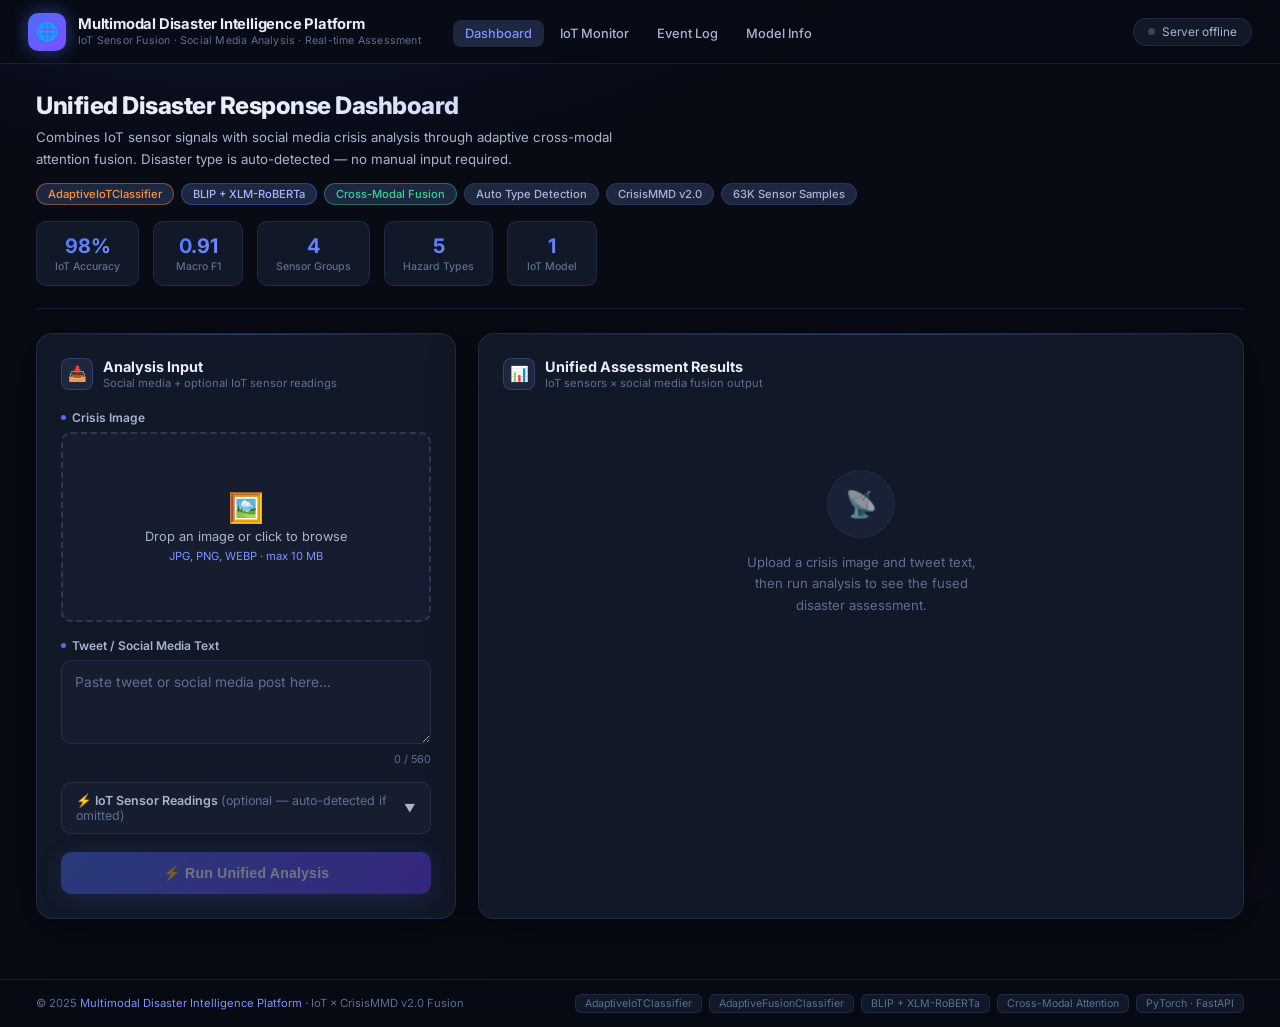
==== fusion/static/index.html @ 3da9ee08 "add multimodal fusion module" ====
<!DOCTYPE html>
<html lang="en">
<head>
<meta charset="UTF-8"/>
<meta name="viewport" content="width=device-width,initial-scale=1.0"/>
<title>Multimodal Disaster Intelligence Platform</title>
<style>
@import url('https://fonts.googleapis.com/css2?family=Inter:wght@300;400;500;600;700;800&display=swap');
*,*::before,*::after{box-sizing:border-box;margin:0;padding:0;}
:root{
  --bg:#080b14; --bg2:#0d1120;
  --surface:#111827; --surface2:#161d2e; --surface3:#1e2740;
  --border:rgba(99,120,200,.18); --border2:rgba(99,120,200,.30);
  --accent:#4f6ef7; --accent2:#7b93ff; --accent3:#a5b4fc;
  --glow:rgba(79,110,247,.35);
  --text:#e8edf8; --text2:#a8b4d0; --text3:#5f6e94;
  --success:#34d399; --warn:#fbbf24; --danger:#f87171;
  --fire:#fb923c; --storm:#60a5fa; --quake:#a78bfa; --flood:#34d399;
  --radius:16px; --radius-sm:10px; --nav-h:64px;
}
html{scroll-behavior:smooth;}
body{font-family:'Inter',sans-serif;background:var(--bg);color:var(--text);min-height:100vh;overflow-x:hidden;}
body::before{content:'';position:fixed;inset:0;
  background:radial-gradient(ellipse 80% 50% at 20% -10%,rgba(79,110,247,.12) 0%,transparent 60%),
             radial-gradient(ellipse 60% 40% at 80% 110%,rgba(99,60,200,.10) 0%,transparent 55%);
  pointer-events:none;z-index:0;}

/* NAV */
nav{position:fixed;top:0;left:0;right:0;height:var(--nav-h);
  background:rgba(8,11,20,.85);backdrop-filter:blur(20px);
  border-bottom:1px solid var(--border);
  display:flex;align-items:center;padding:0 28px;gap:0;z-index:100;}
.nav-brand{display:flex;align-items:center;gap:12px;text-decoration:none;flex-shrink:0;}
.nav-icon{width:38px;height:38px;background:linear-gradient(135deg,#4f6ef7,#7b4fff);border-radius:10px;
  display:grid;place-items:center;font-size:18px;box-shadow:0 0 18px rgba(79,110,247,.5);flex-shrink:0;}
.nav-brand-text h1{font-size:.92rem;font-weight:700;letter-spacing:-.2px;color:var(--text);line-height:1.1;}
.nav-brand-text p{font-size:.66rem;color:var(--text3);font-weight:400;margin-top:1px;letter-spacing:.2px;}
.nav-links{display:flex;align-items:center;gap:4px;margin-left:32px;list-style:none;}
.nav-links a{color:var(--text2);text-decoration:none;font-size:.80rem;font-weight:500;
  padding:6px 12px;border-radius:8px;transition:color .2s,background .2s;white-space:nowrap;}
.nav-links a:hover,.nav-links a.active{color:var(--text);background:var(--surface3);}
.nav-links a.active{color:var(--accent2);}
.nav-spacer{flex:1;}
.nav-right{display:flex;align-items:center;gap:10px;}
.status-chip{display:flex;align-items:center;gap:7px;background:var(--surface);
  border:1px solid var(--border);border-radius:20px;padding:6px 14px;
  font-size:.74rem;color:var(--text2);white-space:nowrap;}
.status-dot{width:7px;height:7px;border-radius:50%;background:#444;transition:background .4s,box-shadow .4s;flex-shrink:0;}
.status-dot.online{background:var(--success);box-shadow:0 0 8px var(--success);animation:pulse-dot 2s infinite;}
@keyframes pulse-dot{0%,100%{box-shadow:0 0 6px var(--success);}50%{box-shadow:0 0 14px var(--success);}}

/* HERO */
.hero{margin-top:var(--nav-h);padding:28px 36px 0;position:relative;z-index:1;}
.hero-inner{max-width:1380px;margin:0 auto;display:flex;align-items:center;justify-content:space-between;flex-wrap:wrap;gap:16px;}
.hero-left h2{font-size:1.5rem;font-weight:800;letter-spacing:-.5px;line-height:1.2;
  background:linear-gradient(135deg,var(--text) 30%,var(--accent3));
  -webkit-background-clip:text;-webkit-text-fill-color:transparent;background-clip:text;}
.hero-left p{font-size:.83rem;color:var(--text2);margin-top:6px;max-width:580px;line-height:1.65;}
.hero-tags{display:flex;gap:7px;flex-wrap:wrap;margin-top:12px;}
.tag{background:var(--surface3);border:1px solid var(--border);border-radius:20px;
  padding:3px 11px;font-size:.70rem;color:var(--text2);font-weight:500;}
.tag.blue{border-color:rgba(79,110,247,.4);color:var(--accent3);}
.tag.green{border-color:rgba(52,211,153,.4);color:var(--success);}
.tag.orange{border-color:rgba(251,146,60,.4);color:var(--fire);}
.hero-stats{display:flex;gap:14px;flex-wrap:wrap;}
.stat-box{background:var(--surface);border:1px solid var(--border);border-radius:var(--radius-sm);
  padding:12px 18px;text-align:center;min-width:90px;}
.stat-box .val{font-size:1.25rem;font-weight:700;
  background:linear-gradient(135deg,var(--accent),var(--accent2));
  -webkit-background-clip:text;-webkit-text-fill-color:transparent;background-clip:text;}
.stat-box .lbl{font-size:.66rem;color:var(--text3);margin-top:2px;font-weight:500;}
.divider{max-width:1380px;margin:22px auto 0;height:1px;background:var(--border);}

/* LAYOUT */
.page-body{max-width:1380px;margin:0 auto;padding:24px 36px 60px;
  display:grid;grid-template-columns:420px 1fr;gap:22px;position:relative;z-index:1;}
@media(max-width:1000px){.page-body{grid-template-columns:1fr;}}
@media(max-width:640px){.hero{padding:20px 16px 0;}.page-body{padding:16px 16px 60px;}}

/* CARD */
.card{background:var(--surface);border:1px solid var(--border);border-radius:var(--radius);
  padding:24px;box-shadow:0 8px 48px rgba(0,0,0,.45);position:relative;overflow:hidden;}
.card::before{content:'';position:absolute;top:0;left:0;right:0;height:1px;
  background:linear-gradient(90deg,transparent,rgba(79,110,247,.4),transparent);}
.card-header{display:flex;align-items:center;gap:10px;margin-bottom:20px;}
.card-icon{width:32px;height:32px;background:var(--surface3);border:1px solid var(--border2);
  border-radius:8px;display:grid;place-items:center;font-size:15px;flex-shrink:0;}
.card-title{font-size:.9rem;font-weight:700;color:var(--text);}
.card-sub{font-size:.70rem;color:var(--text3);margin-top:1px;}

/* DROP ZONE */
#drop-zone{border:2px dashed var(--border2);border-radius:var(--radius-sm);height:190px;
  display:flex;flex-direction:column;align-items:center;justify-content:center;gap:8px;
  cursor:pointer;transition:border-color .25s,background .25s;
  position:relative;overflow:hidden;background:var(--surface2);}
#drop-zone:hover,#drop-zone.drag-over{border-color:var(--accent);background:rgba(79,110,247,.06);}
#drop-zone.has-img{border-style:solid;border-color:var(--accent);}
#drop-zone img#preview{position:absolute;inset:0;width:100%;height:100%;object-fit:cover;
  border-radius:calc(var(--radius-sm) - 1px);opacity:.85;display:none;}
.upload-overlay{position:absolute;inset:0;
  background:linear-gradient(to top,rgba(8,11,20,.85) 0%,transparent 50%);
  border-radius:calc(var(--radius-sm) - 1px);display:none;}
#drop-zone.has-img .upload-overlay{display:block;}
.upload-hint{text-align:center;pointer-events:none;z-index:2;}
.upload-icon{font-size:1.8rem;margin-bottom:4px;}
.upload-hint p{font-size:.80rem;color:var(--text2);margin-top:4px;}
.upload-hint span{font-size:.70rem;color:var(--accent2);}
#file-input{display:none;}
.img-change-btn{position:absolute;bottom:10px;right:10px;background:rgba(8,11,20,.8);
  border:1px solid var(--border2);color:var(--text2);border-radius:7px;padding:4px 9px;
  font-size:.70rem;cursor:pointer;z-index:3;display:none;backdrop-filter:blur(6px);}
#drop-zone.has-img .img-change-btn{display:block;}

/* FIELD */
.field-label{font-size:.75rem;color:var(--text2);font-weight:600;
  margin-bottom:7px;display:flex;align-items:center;gap:6px;}
.dot2{width:5px;height:5px;background:var(--accent);border-radius:50%;flex-shrink:0;}
.tweet-wrap{margin-top:16px;}
#tweet-input{width:100%;min-height:84px;background:var(--surface2);border:1px solid var(--border);
  border-radius:var(--radius-sm);color:var(--text);font-size:.86rem;padding:11px 13px;
  resize:vertical;outline:none;font-family:inherit;line-height:1.55;transition:border-color .2s,box-shadow .2s;}
#tweet-input:focus{border-color:var(--accent);box-shadow:0 0 0 3px rgba(79,110,247,.15);}
#tweet-input::placeholder{color:var(--text3);}
.char-row{display:flex;justify-content:flex-end;margin-top:4px;}
#char-count{font-size:.68rem;color:var(--text3);}

/* SENSOR ACCORDION */
.sensor-accordion{margin-top:16px;}
.accordion-toggle{display:flex;align-items:center;justify-content:space-between;
  background:var(--surface2);border:1px solid var(--border);
  border-radius:var(--radius-sm);padding:10px 14px;cursor:pointer;
  font-size:.78rem;color:var(--text2);font-weight:600;
  transition:background .2s,border-color .2s;user-select:none;}
.accordion-toggle:hover{background:var(--surface3);border-color:var(--border2);}
.accordion-toggle .acc-icon{font-size:.7rem;transition:transform .25s;}
.accordion-toggle.open .acc-icon{transform:rotate(180deg);}
.accordion-body{display:none;padding-top:14px;}
.accordion-body.open{display:block;}
.sensor-grid{display:grid;grid-template-columns:1fr 1fr;gap:10px;}
.sensor-field label{display:block;font-size:.70rem;color:var(--text3);margin-bottom:4px;font-weight:500;}
.sensor-field input{width:100%;background:var(--surface2);border:1px solid var(--border);
  border-radius:8px;color:var(--text);font-size:.80rem;padding:7px 10px;outline:none;
  font-family:inherit;transition:border-color .2s;}
.sensor-field input:focus{border-color:var(--accent);}
.sensor-field input::placeholder{color:var(--text3);}
.sensor-section-title{font-size:.68rem;font-weight:700;color:var(--accent3);
  text-transform:uppercase;letter-spacing:.8px;margin:12px 0 8px;
  display:flex;align-items:center;gap:6px;}

/* SUBMIT */
#submit-btn{margin-top:18px;width:100%;padding:13px;
  background:linear-gradient(135deg,var(--accent) 0%,#6a3fff 100%);
  color:#fff;font-size:.88rem;font-weight:700;border:none;border-radius:var(--radius-sm);
  cursor:pointer;display:flex;align-items:center;justify-content:center;gap:9px;
  transition:opacity .2s,transform .15s,box-shadow .2s;
  box-shadow:0 4px 24px rgba(79,110,247,.4);letter-spacing:.2px;}
#submit-btn:hover:not(:disabled){opacity:.9;transform:translateY(-2px);box-shadow:0 8px 32px rgba(79,110,247,.5);}
#submit-btn:disabled{opacity:.4;cursor:not-allowed;transform:none;}
.spinner{width:16px;height:16px;border:2px solid rgba(255,255,255,.3);border-top-color:#fff;
  border-radius:50%;animation:spin .65s linear infinite;display:none;flex-shrink:0;}
@keyframes spin{to{transform:rotate(360deg);}}
#error-msg{background:rgba(248,113,113,.08);border:1px solid rgba(248,113,113,.4);
  color:var(--danger);border-radius:var(--radius-sm);padding:10px 13px;font-size:.80rem;
  margin-top:10px;display:none;line-height:1.4;}
#error-msg.visible{display:block;}

/* ── RESULTS ── */
.results-wrap{display:flex;flex-direction:column;gap:16px;}
.empty-state{flex:1;display:flex;flex-direction:column;align-items:center;justify-content:center;
  gap:14px;text-align:center;padding:60px 20px;}
.empty-icon{width:68px;height:68px;background:var(--surface3);border:1px solid var(--border);
  border-radius:50%;display:grid;place-items:center;font-size:26px;opacity:.6;}
.empty-state p{font-size:.82rem;color:var(--text3);max-width:240px;line-height:1.65;}

/* Alert banner */
.alert-banner{border-radius:var(--radius-sm);padding:16px 20px;display:none;
  border-left:4px solid transparent;}
.alert-banner.visible{display:flex;align-items:flex-start;gap:14px;}
.alert-banner.GREEN{background:rgba(52,211,153,.08);border-color:var(--success);}
.alert-banner.YELLOW{background:rgba(251,191,36,.08);border-color:var(--warn);}
.alert-banner.ORANGE{background:rgba(251,146,60,.08);border-color:var(--fire);}
.alert-banner.RED{background:rgba(248,113,113,.10);border-color:var(--danger);}
.alert-emoji{font-size:1.6rem;line-height:1;flex-shrink:0;}
.alert-right .alert-level-txt{font-size:.95rem;font-weight:800;letter-spacing:.3px;}
.alert-banner.GREEN .alert-level-txt{color:var(--success);}
.alert-banner.YELLOW .alert-level-txt{color:var(--warn);}
.alert-banner.ORANGE .alert-level-txt{color:var(--fire);}
.alert-banner.RED .alert-level-txt{color:var(--danger);}
.alert-summary{font-size:.78rem;color:var(--text2);margin-top:5px;line-height:1.5;}

/* Fusion strip */
.fusion-strip{background:var(--surface2);border:1px solid var(--border);
  border-radius:var(--radius-sm);padding:16px;display:none;}
.fusion-strip.visible{display:flex;flex-wrap:wrap;gap:16px;}
.fstrip-col{flex:1;min-width:120px;}
.fstrip-label{font-size:.68rem;font-weight:700;color:var(--text3);
  text-transform:uppercase;letter-spacing:.8px;margin-bottom:6px;}
.fstrip-val{font-size:1.1rem;font-weight:700;}
.fstrip-sub{font-size:.72rem;color:var(--text3);margin-top:2px;}
.severity-bar-wrap{margin-top:6px;}
.sev-track{height:8px;background:var(--surface3);border-radius:8px;overflow:hidden;}
.sev-fill{height:100%;border-radius:8px;width:0;transition:width .8s cubic-bezier(.4,0,.2,1);
  background:linear-gradient(90deg,var(--success),var(--warn),var(--danger));}
.type-pill{display:inline-flex;align-items:center;gap:5px;border-radius:20px;
  padding:3px 12px;font-size:.76rem;font-weight:700;margin-top:4px;}
.type-pill.fire{background:rgba(251,146,60,.15);color:var(--fire);border:1px solid rgba(251,146,60,.3);}
.type-pill.storm{background:rgba(96,165,250,.15);color:var(--storm);border:1px solid rgba(96,165,250,.3);}
.type-pill.earthquake{background:rgba(167,139,250,.15);color:var(--quake);border:1px solid rgba(167,139,250,.3);}
.type-pill.flood{background:rgba(52,211,153,.15);color:var(--flood);border:1px solid rgba(52,211,153,.3);}
.type-pill.unknown{background:var(--surface3);color:var(--text2);border:1px solid var(--border);}
.priority-badge{display:inline-flex;align-items:center;border-radius:6px;padding:3px 10px;
  font-size:.76rem;font-weight:700;margin-top:4px;}
.priority-badge.Low{background:rgba(52,211,153,.15);color:var(--success);}
.priority-badge.Medium{background:rgba(251,191,36,.15);color:var(--warn);}
.priority-badge.High{background:rgba(251,146,60,.15);color:var(--fire);}
.priority-badge.Critical{background:rgba(248,113,113,.15);color:var(--danger);}

/* Sensor panel */
.sensor-panel,.crisis-panel{background:var(--surface2);border:1px solid var(--border);
  border-radius:var(--radius-sm);padding:16px;display:none;}
.sensor-panel.visible,.crisis-panel.visible{display:block;}
.section-label{font-size:.68rem;font-weight:700;color:var(--text3);
  text-transform:uppercase;letter-spacing:.9px;margin-bottom:14px;
  display:flex;align-items:center;gap:8px;}
.section-label::after{content:'';flex:1;height:1px;background:var(--border);}
.group-row{display:flex;align-items:center;gap:8px;margin-bottom:8px;}
.group-row:last-child{margin-bottom:0;}
.group-icon{font-size:13px;width:20px;text-align:center;flex-shrink:0;}
.group-lbl{font-size:.76rem;color:var(--text2);width:72px;flex-shrink:0;}
.group-track{flex:1;height:7px;background:var(--surface3);border-radius:8px;overflow:hidden;}
.group-fill{height:100%;border-radius:8px;width:0;transition:width .7s cubic-bezier(.4,0,.2,1);}
.fill-weather{background:linear-gradient(90deg,#fb923c,#fbbf24);}
.fill-storm{background:linear-gradient(90deg,#60a5fa,#818cf8);}
.fill-seismic{background:linear-gradient(90deg,#a78bfa,#c084fc);}
.fill-hydro{background:linear-gradient(90deg,#34d399,#6ee7b7);}
.group-pct{font-size:.75rem;color:var(--text2);width:36px;text-align:right;font-weight:600;}

.risk-grid{display:grid;grid-template-columns:1fr 1fr;gap:8px;margin-top:12px;}
.risk-item{background:var(--surface3);border:1px solid var(--border);
  border-radius:8px;padding:10px 12px;}
.risk-item-label{font-size:.68rem;color:var(--text3);font-weight:600;
  text-transform:uppercase;letter-spacing:.5px;}
.risk-item-val{font-size:1.15rem;font-weight:700;margin-top:3px;}
.risk-item-val.fire-color{color:var(--fire);}
.danger-color{color:var(--danger);}
.risk-item-val.storm-color{color:var(--storm);}
.risk-item-val.quake-color{color:var(--quake);}
.risk-item-val.flood-color{color:var(--flood);}

/* Crisis panel */
.mod-row{display:flex;align-items:center;gap:8px;margin-bottom:8px;}
.mod-row:last-child{margin-bottom:0;}
.mod-icon{font-size:13px;width:20px;text-align:center;flex-shrink:0;}
.mod-lbl{font-size:.76rem;color:var(--text2);width:48px;flex-shrink:0;}
.mod-track{flex:1;height:7px;background:var(--surface3);border-radius:8px;overflow:hidden;}
.mod-fill{height:100%;border-radius:8px;width:0;transition:width .7s cubic-bezier(.4,0,.2,1);}
.fill-v{background:linear-gradient(90deg,#4f6ef7,#8c9cf8);}
.fill-t{background:linear-gradient(90deg,#34d399,#6ee7b7);}
.mod-pct{font-size:.75rem;color:var(--text2);width:36px;text-align:right;font-weight:600;}
.mod-conf-sub{font-size:.66rem;color:var(--text3);margin-top:1px;padding-left:28px;}

.pred-hero-row{display:flex;align-items:center;gap:10px;margin-bottom:14px;}
.pred-cat-name{font-size:1.05rem;font-weight:800;text-transform:capitalize;flex:1;}
.conf-badge{background:linear-gradient(135deg,var(--accent),#6a3fff);border-radius:20px;
  padding:4px 12px;font-size:.76rem;font-weight:700;color:#fff;flex-shrink:0;}

.probs-section{margin-top:14px;}
.prob-row{display:flex;align-items:center;gap:8px;padding:5px 7px;border-radius:7px;
  margin-bottom:4px;transition:background .2s;}
.prob-row:last-child{margin-bottom:0;}
.prob-row.top{background:rgba(79,110,247,.1);border:1px solid rgba(79,110,247,.18);}
.prob-emoji{font-size:12px;width:18px;text-align:center;flex-shrink:0;}
.prob-name{font-size:.75rem;flex:1;text-transform:capitalize;color:var(--text2);}
.prob-row.top .prob-name{color:var(--text);font-weight:600;}
.prob-track{width:90px;height:5px;background:var(--surface3);border-radius:5px;overflow:hidden;flex-shrink:0;}
.prob-fill{height:100%;border-radius:5px;transition:width .7s cubic-bezier(.4,0,.2,1);background:var(--accent);}
.prob-fill.top-fill{background:linear-gradient(90deg,var(--accent),var(--accent2));}
.prob-val{font-size:.72rem;color:var(--text3);width:34px;text-align:right;flex-shrink:0;}

.infer-chip{font-size:.7rem;color:var(--text3);padding:3px 9px;
  background:var(--surface);border:1px solid var(--border);border-radius:12px;display:inline-block;margin-top:6px;}

/* Footer */
footer{position:relative;z-index:1;border-top:1px solid var(--border);
  padding:14px 36px;display:flex;align-items:center;justify-content:space-between;
  flex-wrap:wrap;gap:10px;background:rgba(8,11,20,.6);backdrop-filter:blur(10px);}
.footer-left{font-size:.70rem;color:var(--text3);}
.footer-left span{color:var(--accent2);}
.footer-pills{display:flex;gap:7px;flex-wrap:wrap;}
.footer-pill{background:var(--surface);border:1px solid var(--border);
  border-radius:6px;padding:2px 9px;font-size:.66rem;color:var(--text3);}
</style>
</head>
<body>

<!-- NAV -->
<nav>
  <a class="nav-brand" href="#">
    <div class="nav-icon">🌐</div>
    <div class="nav-brand-text">
      <h1>Multimodal Disaster Intelligence Platform</h1>
      <p>IoT Sensor Fusion · Social Media Analysis · Real-time Assessment</p>
    </div>
  </a>
  <ul class="nav-links">
    <li><a href="#" class="active">Dashboard</a></li>
    <li><a href="#">IoT Monitor</a></li>
    <li><a href="#">Event Log</a></li>
    <li><a href="#">Model Info</a></li>
  </ul>
  <div class="nav-spacer"></div>
  <div class="nav-right">
    <div class="status-chip">
      <span class="status-dot" id="status-dot"></span>
      <span id="status-text">Connecting…</span>
    </div>
  </div>
</nav>

<!-- HERO -->
<section class="hero">
  <div class="hero-inner">
    <div class="hero-left">
      <h2>Unified Disaster Response Dashboard</h2>
      <p>Combines IoT sensor signals with social media crisis analysis through adaptive cross-modal attention fusion. Disaster type is auto-detected — no manual input required.</p>
      <div class="hero-tags">
        <span class="tag orange">AdaptiveIoTClassifier</span>
        <span class="tag blue">BLIP + XLM-RoBERTa</span>
        <span class="tag green">Cross-Modal Fusion</span>
        <span class="tag">Auto Type Detection</span>
        <span class="tag">CrisisMMD v2.0</span>
        <span class="tag">63K Sensor Samples</span>
      </div>
    </div>
    <div class="hero-stats">
      <div class="stat-box"><div class="val">98%</div><div class="lbl">IoT Accuracy</div></div>
      <div class="stat-box"><div class="val">0.91</div><div class="lbl">Macro F1</div></div>
      <div class="stat-box"><div class="val">4</div><div class="lbl">Sensor Groups</div></div>
      <div class="stat-box"><div class="val">5</div><div class="lbl">Hazard Types</div></div>
      <div class="stat-box"><div class="val">1</div><div class="lbl">IoT Model</div></div>
    </div>
  </div>
  <div class="divider"></div>
</section>

<!-- MAIN -->
<main class="page-body">

  <!-- INPUT CARD -->
  <div class="card">
    <div class="card-header">
      <div class="card-icon">📥</div>
      <div>
        <div class="card-title">Analysis Input</div>
        <div class="card-sub">Social media + optional IoT sensor readings</div>
      </div>
    </div>

    <div class="field-label"><span class="dot2"></span>Crisis Image</div>
    <div id="drop-zone">
      <img id="preview" src="" alt=""/>
      <div class="upload-overlay"></div>
      <div class="upload-hint">
        <div class="upload-icon">🖼️</div>
        <p>Drop an image or click to browse</p>
        <span>JPG, PNG, WEBP · max 10 MB</span>
      </div>
      <button class="img-change-btn" onclick="document.getElementById('file-input').click();event.stopPropagation();">↺ Change</button>
    </div>
    <input type="file" id="file-input" accept="image/*"/>

    <div class="tweet-wrap">
      <div class="field-label"><span class="dot2"></span>Tweet / Social Media Text</div>
      <textarea id="tweet-input" placeholder="Paste tweet or social media post here…" maxlength="560"></textarea>
      <div class="char-row"><span id="char-count">0 / 560</span></div>
    </div>

    <!-- SENSOR ACCORDION -->
    <div class="sensor-accordion">
      <div class="accordion-toggle" id="acc-toggle">
        <span>⚡ IoT Sensor Readings <span style="color:var(--text3);font-weight:400;">(optional — auto-detected if omitted)</span></span>
        <span class="acc-icon">▼</span>
      </div>
      <div class="accordion-body" id="acc-body">

        <div class="sensor-section-title">📍 Location</div>
        <div class="sensor-grid">
          <div class="sensor-field"><label>Latitude</label><input type="number" id="s-lat" placeholder="e.g. 6.93" step="0.01"/></div>
          <div class="sensor-field"><label>Longitude</label><input type="number" id="s-lon" placeholder="e.g. 79.84" step="0.01"/></div>
        </div>

        <div class="sensor-section-title">🔥 Weather / Fire</div>
        <div class="sensor-grid">
          <div class="sensor-field"><label>Precipitation (mm)</label><input type="number" id="s-precip" placeholder="e.g. 2.5" min="0"/></div>
          <div class="sensor-field"><label>Max Temp (°C)</label><input type="number" id="s-maxtemp" placeholder="e.g. 38"/></div>
          <div class="sensor-field"><label>Min Temp (°C)</label><input type="number" id="s-mintemp" placeholder="e.g. 22"/></div>
          <div class="sensor-field"><label>Wind Speed (km/h)</label><input type="number" id="s-wind" placeholder="e.g. 25" min="0"/></div>
          <div class="sensor-field"><label>Month (1–12)</label><input type="number" id="s-month" placeholder="e.g. 10" min="1" max="12"/></div>
        </div>

        <div class="sensor-section-title">🌀 Storm Track</div>
        <div class="sensor-grid">
          <div class="sensor-field"><label>Wind (knots)</label><input type="number" id="s-windkts" placeholder="e.g. 120" min="0"/></div>
          <div class="sensor-field"><label>Pressure (hPa)</label><input type="number" id="s-pressure" placeholder="e.g. 950"/></div>
        </div>

        <div class="sensor-section-title">🌍 Seismic</div>
        <div class="sensor-grid">
          <div class="sensor-field"><label>Depth (km)</label><input type="number" id="s-depth" placeholder="e.g. 15" min="0"/></div>
          <div class="sensor-field"><label>RMS</label><input type="number" id="s-rms" placeholder="e.g. 0.3" step="0.01"/></div>
          <div class="sensor-field"><label>No. of Stations</label><input type="number" id="s-stations" placeholder="e.g. 20" min="0"/></div>
          <div class="sensor-field"><label>Azimuth Gap (°)</label><input type="number" id="s-gap" placeholder="e.g. 180" min="0" max="360"/></div>
        </div>

        <div class="sensor-section-title">💧 Hydrological / Flood</div>
        <div class="sensor-grid">
          <div class="sensor-field"><label>Elevation (m)</label><input type="number" id="s-elev" placeholder="e.g. 8" min="0"/></div>
          <div class="sensor-field"><label>River Distance (m)</label><input type="number" id="s-river" placeholder="e.g. 120" min="0"/></div>
          <div class="sensor-field"><label>Rainfall 7-day (mm)</label><input type="number" id="s-r7d" placeholder="e.g. 180" min="0"/></div>
          <div class="sensor-field"><label>Monthly Rainfall (mm)</label><input type="number" id="s-rmon" placeholder="e.g. 320" min="0"/></div>
          <div class="sensor-field"><label>NDVI</label><input type="number" id="s-ndvi" placeholder="e.g. -0.1" step="0.01" min="-1" max="1"/></div>
          <div class="sensor-field"><label>NDWI</label><input type="number" id="s-ndwi" placeholder="e.g. 0.6" step="0.01" min="-1" max="1"/></div>
        </div>

      </div>
    </div>

    <div id="error-msg"></div>
    <button id="submit-btn" disabled>
      <span class="spinner" id="spinner"></span>
      <span id="btn-label">⚡ Run Unified Analysis</span>
    </button>
  </div>

  <!-- RESULTS CARD -->
  <div class="card">
    <div class="card-header">
      <div class="card-icon">📊</div>
      <div>
        <div class="card-title">Unified Assessment Results</div>
        <div class="card-sub">IoT sensors × social media fusion output</div>
      </div>
    </div>

    <div class="results-wrap">

      <div class="empty-state" id="empty-state">
        <div class="empty-icon">📡</div>
        <p>Upload a crisis image and tweet text, then run analysis to see the fused disaster assessment.</p>
      </div>

      <!-- XAI: Grad-CAM + OpenAI Summary -->
      <div class="sensor-panel" id="xai-panel" style="display:none;margin-bottom:12px;">
        <div class="section-label">XAI — Explainable Analysis</div>
        <div style="display:flex;gap:14px;flex-wrap:wrap;align-items:flex-start;">
          <div id="gradcam-wrap" style="display:none;flex-shrink:0;">
            <div style="font-size:.70rem;color:var(--text3);margin-bottom:6px;font-weight:600;text-transform:uppercase;letter-spacing:.7px;">Grad-CAM — Vision Focus</div>
            <img id="gradcam-img" src="" alt="Grad-CAM" style="width:160px;height:160px;object-fit:cover;border-radius:10px;border:1px solid var(--border2);"/>
          </div>
          <div style="flex:1;min-width:200px;">
            <div style="font-size:.70rem;color:var(--text3);margin-bottom:6px;font-weight:600;text-transform:uppercase;letter-spacing:.7px;">AI Responder Briefing</div>
            <div id="xai-summary" style="font-size:.80rem;color:var(--text2);line-height:1.65;white-space:pre-wrap;"></div>
            <div id="xai-loading" style="display:none;font-size:.78rem;color:var(--text3);font-style:italic;">Generating briefing…</div>
          </div>
        </div>
      </div>

      <!-- Alert Banner -->
      <div class="alert-banner" id="alert-banner">
        <div class="alert-emoji" id="alert-emoji">🟢</div>
        <div class="alert-right">
          <div class="alert-level-txt" id="alert-level-txt">GREEN — No Immediate Threat</div>
          <div class="alert-summary" id="alert-summary"></div>
        </div>
      </div>

      <!-- Fusion strip -->
      <div class="fusion-strip" id="fusion-strip">
        <div class="fstrip-col">
          <div class="fstrip-label">Confirmed Type</div>
          <div id="confirmed-type-pill"></div>
        </div>
        <div class="fstrip-col">
          <div class="fstrip-label">Response Priority</div>
          <div id="priority-badge"></div>
        </div>
        <div class="fstrip-col" style="flex:2;">
          <div class="fstrip-label">Fused Severity</div>
          <div class="severity-bar-wrap">
            <div class="sev-track"><div class="sev-fill" id="sev-fill"></div></div>
            <div class="fstrip-sub" id="sev-label" style="margin-top:5px;"></div>
          </div>
        </div>
        <div class="fstrip-col" style="flex:0 0 auto;text-align:right;">
          <div class="fstrip-label">Latency</div>
          <div id="infer-time" class="infer-chip"></div>
        </div>
      </div>

      <!-- IoT Panel -->
      <div class="sensor-panel" id="sensor-panel">
        <div class="section-label">IoT Sensor Analysis <span style="color:var(--accent3);font-size:.65rem;">(auto-detected)</span></div>

        <div style="margin-bottom:12px;">
          <div style="font-size:.72rem;color:var(--text3);margin-bottom:8px;font-weight:600;">Sensor Group Confidence Weights</div>
          <div class="group-row">
            <span class="group-icon">🌡️</span>
            <span class="group-lbl">Weather</span>
            <div class="group-track"><div class="group-fill fill-weather" id="gw-weather"></div></div>
            <span class="group-pct" id="gp-weather">—</span>
          </div>
          <div class="group-row">
            <span class="group-icon">🌀</span>
            <span class="group-lbl">Storm</span>
            <div class="group-track"><div class="group-fill fill-storm" id="gw-storm"></div></div>
            <span class="group-pct" id="gp-storm">—</span>
          </div>
          <div class="group-row">
            <span class="group-icon">🌍</span>
            <span class="group-lbl">Seismic</span>
            <div class="group-track"><div class="group-fill fill-seismic" id="gw-seismic"></div></div>
            <span class="group-pct" id="gp-seismic">—</span>
          </div>
          <div class="group-row">
            <span class="group-icon">💧</span>
            <span class="group-lbl">Hydro</span>
            <div class="group-track"><div class="group-fill fill-hydro" id="gw-hydro"></div></div>
            <span class="group-pct" id="gp-hydro">—</span>
          </div>
        </div>

        <div class="risk-grid">
          <div class="risk-item">
            <div class="risk-item-label">🔥 Fire Prob</div>
            <div class="risk-item-val fire-color" id="r-fire">—</div>
          </div>
          <div class="risk-item">
            <div class="risk-item-label">🌀 Storm Cat</div>
            <div class="risk-item-val storm-color" id="r-storm">—</div>
          </div>
          <div class="risk-item">
            <div class="risk-item-label">🌍 Magnitude</div>
            <div class="risk-item-val quake-color" id="r-quake">—</div>
          </div>
          <div class="risk-item">
            <div class="risk-item-label">💧 Flood Risk</div>
            <div class="risk-item-val flood-color" id="r-flood">—</div>
          </div>
          <div class="risk-item" style="grid-column:1/-1;">
            <div class="risk-item-label">💀 Casualty Risk</div>
            <div class="risk-item-val danger-color" id="r-casualty">—</div>
          </div>
        </div>
      </div>

      <!-- Population Impact + Resource Needs Panel -->
      <div class="sensor-panel" id="impact-panel" style="margin-top:12px;">
        <div class="section-label">Population Impact &amp; Resource Needs</div>

        <div style="margin-bottom:14px;">
          <div style="font-size:.70rem;color:var(--text3);margin-bottom:6px;font-weight:600;text-transform:uppercase;letter-spacing:.7px;">Population Impact</div>
          <div style="display:flex;align-items:center;gap:10px;">
            <div class="mod-track" style="flex:1;"><div class="mod-fill" id="pop-fill" style="background:linear-gradient(90deg,#f59e0b,#ef4444);width:0%"></div></div>
            <span class="mod-pct" id="pop-label">—</span>
          </div>
        </div>

        <div style="font-size:.70rem;color:var(--text3);margin-bottom:8px;font-weight:600;text-transform:uppercase;letter-spacing:.7px;">Resource Needs</div>
        <div style="display:flex;flex-direction:column;gap:7px;">
          <div style="display:flex;align-items:center;gap:8px;">
            <span style="font-size:.80rem;width:70px;color:var(--text2);">💧 Water</span>
            <div class="mod-track" style="flex:1;"><div class="mod-fill" id="res-fill-water" style="background:#3b82f6;width:0%"></div></div>
            <span style="font-size:.78rem;color:var(--text2);min-width:34px;text-align:right;" id="res-pct-water">—</span>
          </div>
          <div style="display:flex;align-items:center;gap:8px;">
            <span style="font-size:.80rem;width:70px;color:var(--text2);">🏥 Medical</span>
            <div class="mod-track" style="flex:1;"><div class="mod-fill" id="res-fill-medical" style="background:#ef4444;width:0%"></div></div>
            <span style="font-size:.78rem;color:var(--text2);min-width:34px;text-align:right;" id="res-pct-medical">—</span>
          </div>
          <div style="display:flex;align-items:center;gap:8px;">
            <span style="font-size:.80rem;width:70px;color:var(--text2);">🚁 Rescue</span>
            <div class="mod-track" style="flex:1;"><div class="mod-fill" id="res-fill-rescue" style="background:#f59e0b;width:0%"></div></div>
            <span style="font-size:.78rem;color:var(--text2);min-width:34px;text-align:right;" id="res-pct-rescue">—</span>
          </div>
          <div style="display:flex;align-items:center;gap:8px;">
            <span style="font-size:.80rem;width:70px;color:var(--text2);">🏠 Shelter</span>
            <div class="mod-track" style="flex:1;"><div class="mod-fill" id="res-fill-shelter" style="background:#8b5cf6;width:0%"></div></div>
            <span style="font-size:.78rem;color:var(--text2);min-width:34px;text-align:right;" id="res-pct-shelter">—</span>
          </div>
        </div>
      </div>

      <!-- Crisis Panel -->
      <div class="crisis-panel" id="crisis-panel">
        <div class="section-label">Crisis Social Media Analysis</div>

        <div class="pred-hero-row">
          <span id="crisis-emoji" style="font-size:1.4rem;"></span>
          <span class="pred-cat-name" id="crisis-cat">—</span>
          <span class="conf-badge" id="crisis-conf">—</span>
        </div>

        <div style="margin-bottom:14px;">
          <div style="font-size:.70rem;color:var(--text3);margin-bottom:8px;font-weight:600;text-transform:uppercase;letter-spacing:.7px;">Modality Weights</div>
          <div class="mod-row">
            <span class="mod-icon">🖼️</span>
            <span class="mod-lbl">Vision</span>
            <div class="mod-track"><div class="mod-fill fill-v" id="fill-v"></div></div>
            <span class="mod-pct" id="pct-v">—</span>
          </div>
          <div class="mod-conf-sub" id="conf-v-sub"></div>
          <div class="mod-row" style="margin-top:7px;">
            <span class="mod-icon">✍️</span>
            <span class="mod-lbl">Text</span>
            <div class="mod-track"><div class="mod-fill fill-t" id="fill-t"></div></div>
            <span class="mod-pct" id="pct-t">—</span>
          </div>
        </div>

        <div class="probs-section">
          <div style="font-size:.70rem;color:var(--text3);margin-bottom:8px;font-weight:600;text-transform:uppercase;letter-spacing:.7px;">Class Probabilities</div>
          <div id="probs-list"></div>
        </div>
      </div>

    </div>
  </div>
</main>

<!-- FOOTER -->
<footer>
  <div class="footer-left">© 2025 <span>Multimodal Disaster Intelligence Platform</span> · IoT × CrisisMMD v2.0 Fusion</div>
  <div class="footer-pills">
    <span class="footer-pill">AdaptiveIoTClassifier</span>
    <span class="footer-pill">AdaptiveFusionClassifier</span>
    <span class="footer-pill">BLIP + XLM-RoBERTa</span>
    <span class="footer-pill">Cross-Modal Attention</span>
    <span class="footer-pill">PyTorch · FastAPI</span>
  </div>
</footer>

<script>
const API = '';   // same origin; fusion server on port 8001

const EMOJI_MAP = {
  affected_individuals:                   '🧑‍🤝‍🧑',
  infrastructure_and_utility_damage:      '🏗️',
  not_humanitarian:                       '❌',
  other_relevant_information:             'ℹ️',
  rescue_volunteering_or_donation_effort: '🤝',
};
const ALERT_EMOJI = { GREEN:'🟢', YELLOW:'🟡', ORANGE:'🟠', RED:'🔴' };
const TYPE_EMOJI  = { fire:'🔥', storm:'🌀', earthquake:'🌍', flood:'💧', unknown:'❓' };

function fmt(s){ return s.replace(/_/g,' '); }

// Health
async function checkHealth(){
  try{
    const r = await fetch(`${API}/health`);
    const d = await r.json();
    const ok = d.pipeline;
    document.getElementById('status-dot').className  = 'status-dot'+(ok?' online':'');
    document.getElementById('status-text').textContent = ok ? 'Pipeline ready' : 'Loading…';
    if(!ok) setTimeout(checkHealth, 3000);
  }catch{
    document.getElementById('status-text').textContent = 'Server offline';
    setTimeout(checkHealth, 4000);
  }
}
checkHealth();

// Accordion
document.getElementById('acc-toggle').addEventListener('click', function(){
  this.classList.toggle('open');
  document.getElementById('acc-body').classList.toggle('open');
});

// Drop zone
const dropZone  = document.getElementById('drop-zone');
const fileInput = document.getElementById('file-input');
const preview   = document.getElementById('preview');
let selectedFile = null;

dropZone.addEventListener('click', ()=>fileInput.click());
dropZone.addEventListener('dragover',  e=>{e.preventDefault();dropZone.classList.add('drag-over');});
dropZone.addEventListener('dragleave', ()=>dropZone.classList.remove('drag-over'));
dropZone.addEventListener('drop', e=>{
  e.preventDefault(); dropZone.classList.remove('drag-over');
  const f=e.dataTransfer.files[0];
  if(f&&f.type.startsWith('image/')) setFile(f);
});
fileInput.addEventListener('change', ()=>{ if(fileInput.files[0]) setFile(fileInput.files[0]); });

function setFile(f){
  selectedFile=f;
  preview.src=URL.createObjectURL(f);
  preview.style.display='block';
  dropZone.querySelector('.upload-hint').style.display='none';
  dropZone.classList.add('has-img');
  updateBtn();
}

// Tweet
const tweetInput = document.getElementById('tweet-input');
tweetInput.addEventListener('input', ()=>{
  document.getElementById('char-count').textContent=`${tweetInput.value.length} / 560`;
  updateBtn();
});
function updateBtn(){
  document.getElementById('submit-btn').disabled = !(selectedFile && tweetInput.value.trim().length > 0);
}

// Submit
document.getElementById('submit-btn').addEventListener('click', async ()=>{
  clearError(); setLoading(true);
  const fd = new FormData();
  fd.append('image', selectedFile);
  fd.append('tweet', tweetInput.value.trim());

  // Attach optional sensor fields
  const fields = {
    lat: 's-lat', lon: 's-lon',
    precipitation: 's-precip', max_temp: 's-maxtemp', min_temp: 's-mintemp',
    avg_wind_speed: 's-wind', month: 's-month',
    wind_kts: 's-windkts', pressure: 's-pressure',
    depth: 's-depth', rms: 's-rms', n_stations: 's-stations', azimuth_gap: 's-gap',
    elevation_m: 's-elev', distance_to_river_m: 's-river',
    rainfall_7d: 's-r7d', monthly_rainfall: 's-rmon',
    ndvi: 's-ndvi', ndwi: 's-ndwi',
  };
  for(const [key, id] of Object.entries(fields)){
    const v = document.getElementById(id).value;
    if(v !== '') fd.append(key, v);
  }

  try{
    const res = await fetch(`${API}/analyze`, {method:'POST', body:fd});
    if(!res.ok){ const e=await res.json().catch(()=>({detail:res.statusText})); throw new Error(e.detail||'Server error'); }
    renderResults(await res.json());
  }catch(e){ showError(e.message); }
  finally{ setLoading(false); }
});

function renderResults(d){
  document.getElementById('empty-state').style.display = 'none';

  // ── XAI panel ──
  const xai = d.xai || {};
  const xaiPanel = document.getElementById('xai-panel');
  xaiPanel.style.display = 'block';

  // Grad-CAM
  const gcWrap = document.getElementById('gradcam-wrap');
  if(xai.gradcam_b64){
    document.getElementById('gradcam-img').src = 'data:image/png;base64,' + xai.gradcam_b64;
    gcWrap.style.display = 'block';
  } else {
    gcWrap.style.display = 'none';
  }

  // OpenAI summary
  const summaryEl  = document.getElementById('xai-summary');
  const loadingEl  = document.getElementById('xai-loading');
  if(xai.summary){
    summaryEl.textContent = xai.summary;
    summaryEl.style.display = 'block';
    loadingEl.style.display = 'none';
  } else {
    summaryEl.style.display = 'none';
    loadingEl.style.display = 'none';
  }

  // ── Alert banner ──
  const banner = document.getElementById('alert-banner');
  const level  = d.alert_level || 'GREEN';
  banner.className = `alert-banner visible ${level}`;
  document.getElementById('alert-emoji').textContent   = ALERT_EMOJI[level] || '🟢';
  document.getElementById('alert-level-txt').textContent = `${level} ALERT`;
  document.getElementById('alert-summary').textContent = d.summary || '';

  // ── Fusion strip ──
  document.getElementById('fusion-strip').classList.add('visible');

  const dtype = d.disaster_type || 'unknown';
  const em    = TYPE_EMOJI[dtype] || '❓';
  document.getElementById('confirmed-type-pill').innerHTML =
    `<span class="type-pill ${dtype}">${em} ${dtype}</span>`;

  const pri = d.priority || 'Low';
  document.getElementById('priority-badge').innerHTML =
    `<span class="priority-badge ${pri}">${pri}</span>`;

  const sev = d.fused_severity || 0;
  document.getElementById('sev-fill').style.width = (sev * 100) + '%';
  document.getElementById('sev-label').textContent = `${(sev * 100).toFixed(1)}% severity`;

  document.getElementById('infer-time').textContent = `⚡ ${d.inference_ms} ms`;

  // ── IoT panel ──
  const iot = d.iot || {};
  document.getElementById('sensor-panel').classList.add('visible');
  document.getElementById('impact-panel').classList.add('visible');

  const sw = (iot.sensor_weights || {});
  setGroupBar('weather', sw.weather || 0);
  setGroupBar('storm',   sw.storm   || 0);
  setGroupBar('seismic', sw.seismic || 0);
  setGroupBar('hydro',   sw.hydro   || 0);

  document.getElementById('r-fire').textContent     = ((iot.fire_prob||0)*100).toFixed(1)+'%';
  document.getElementById('r-storm').textContent    = 'Cat '+(((iot.storm_cat||0)*5).toFixed(1));
  document.getElementById('r-quake').textContent    = 'M'+((iot.eq_magnitude||0)*9).toFixed(2);
  document.getElementById('r-flood').textContent    = ((iot.flood_risk||0)*100).toFixed(0)+'/100';
  document.getElementById('r-casualty').textContent = ((iot.casualty_risk||0)*100).toFixed(1)+'%';

  // ── Fusion extras ──
  const fusion = d.fusion || {};
  const pop    = (fusion.population_impact||0)*100;
  document.getElementById('pop-fill').style.width   = pop.toFixed(1)+'%';
  document.getElementById('pop-label').textContent  = pop.toFixed(1)+'% population impact';
  const res = fusion.resource_needs || {};
  ['water','medical','rescue','shelter'].forEach(r=>{
    const pct = ((res[r]||0)*100).toFixed(0);
    document.getElementById('res-fill-'+r).style.width  = pct+'%';
    document.getElementById('res-pct-'+r).textContent   = pct+'%';
  });

  // ── Crisis panel ──
  const crisis = d.crisis || {};
  document.getElementById('crisis-panel').classList.add('visible');
  const cat = crisis.category || '';
  document.getElementById('crisis-emoji').textContent = EMOJI_MAP[cat] || '📌';
  document.getElementById('crisis-cat').textContent   = fmt(cat);
  document.getElementById('crisis-conf').textContent  = ((crisis.confidence||0)*100).toFixed(1)+'% conf';

  const vw = ((crisis.vision_weight||0.5)*100).toFixed(1);
  const tw = ((crisis.text_weight||0.5)*100).toFixed(1);
  document.getElementById('fill-v').style.width   = vw+'%';
  document.getElementById('fill-t').style.width   = tw+'%';
  document.getElementById('pct-v').textContent    = vw+'%';
  document.getElementById('pct-t').textContent    = tw+'%';
  document.getElementById('conf-v-sub').textContent = `Vision confidence: ${vw}%`;

  const list   = document.getElementById('probs-list');
  list.innerHTML = '';
  const sorted = Object.entries(crisis.probabilities||{}).sort((a,b)=>b[1]-a[1]);
  sorted.forEach(([cls,prob])=>{
    const isTop = cls === cat;
    const pct   = (prob*100).toFixed(1);
    const row   = document.createElement('div');
    row.className = 'prob-row'+(isTop?' top':'');
    row.innerHTML = `
      <span class="prob-emoji">${EMOJI_MAP[cls]||'•'}</span>
      <span class="prob-name">${fmt(cls)}</span>
      <div class="prob-track"><div class="prob-fill${isTop?' top-fill':''}" style="width:${pct}%"></div></div>
      <span class="prob-val">${pct}%</span>`;
    list.appendChild(row);
  });
}

function setGroupBar(name, val){
  const pct = (val*100).toFixed(1);
  document.getElementById('gw-'+name).style.width  = pct+'%';
  document.getElementById('gp-'+name).textContent  = pct+'%';
}

function setLoading(on){
  const btn = document.getElementById('submit-btn');
  document.getElementById('spinner').style.display    = on?'inline-block':'none';
  document.getElementById('btn-label').textContent    = on?'Analyzing…':'⚡ Run Unified Analysis';
  btn.disabled = on;
}
function showError(msg){
  const el=document.getElementById('error-msg');
  el.textContent='⚠ '+msg; el.classList.add('visible');
}
function clearError(){ document.getElementById('error-msg').classList.remove('visible'); }
</script>
</body>
</html>
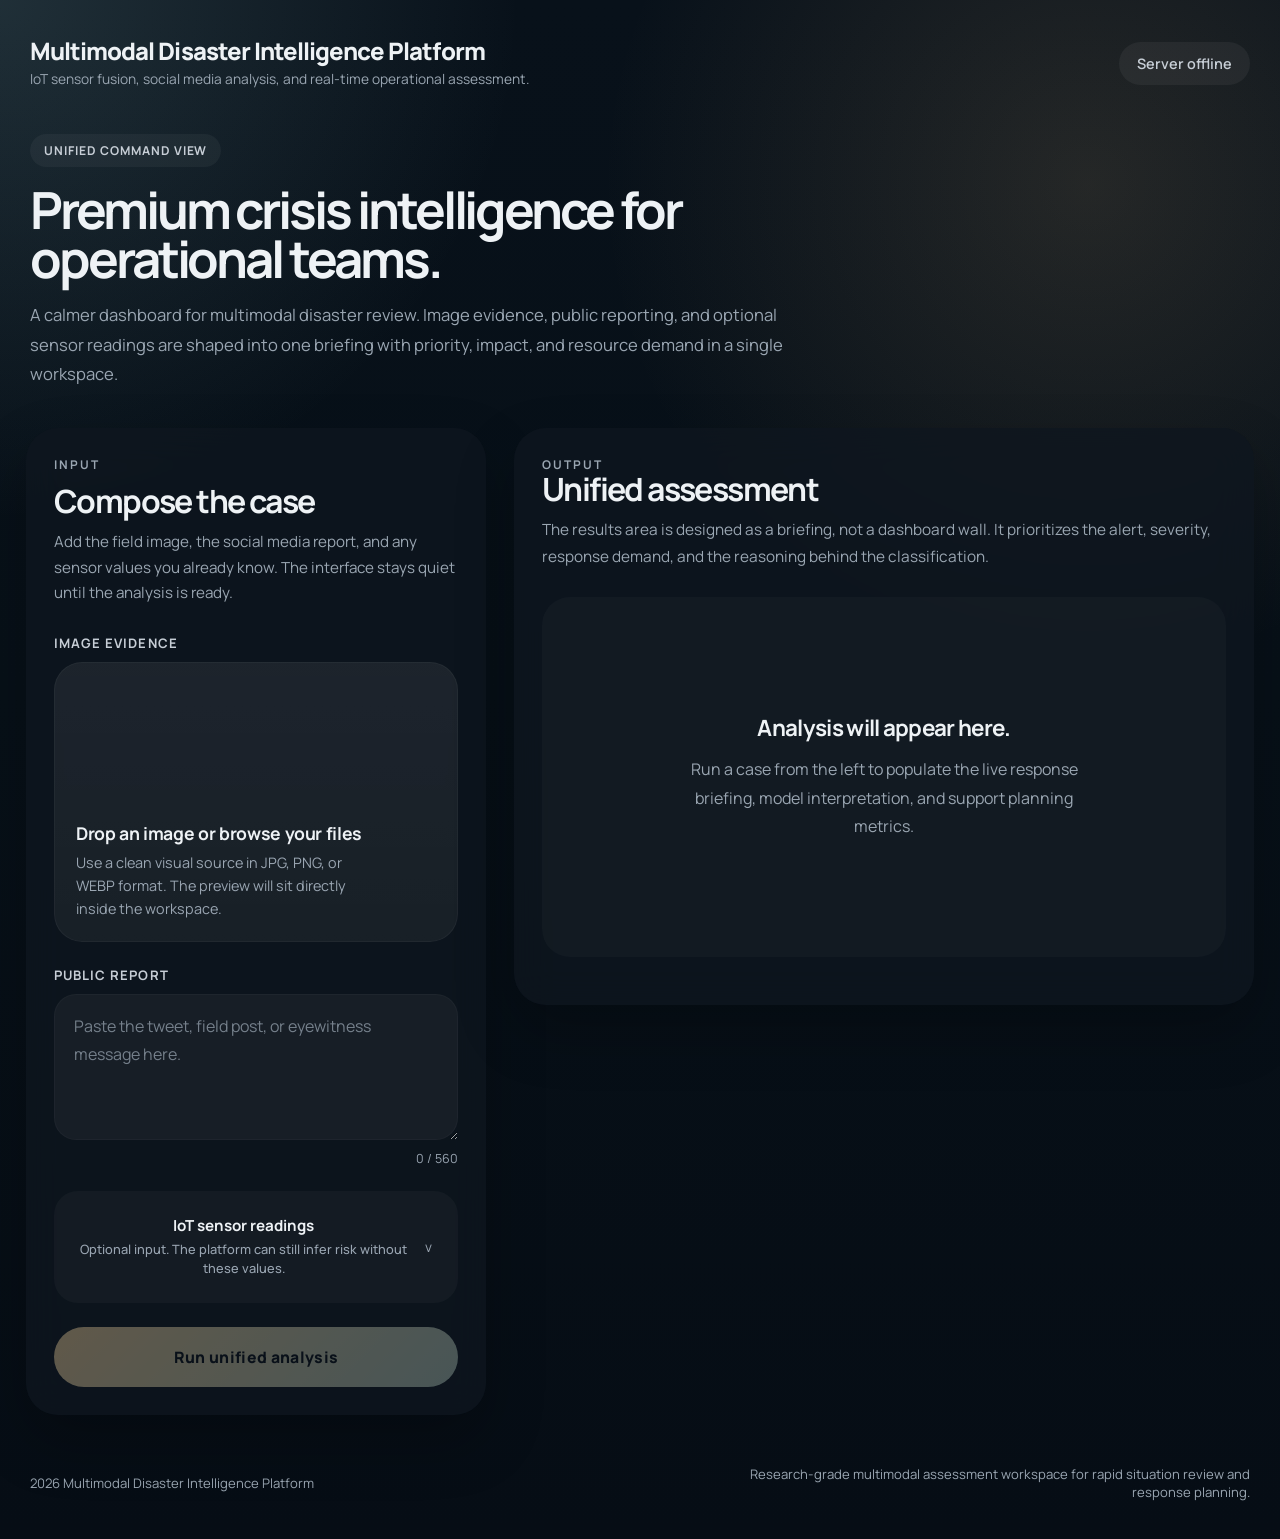
==== commit 684efdd6: "modified:   fusion/static/index.html" ====
--- a/fusion/static/index.html
+++ b/fusion/static/index.html
@@ -2,880 +2,1570 @@
 <html lang="en">
 <head>
 <meta charset="UTF-8"/>
-<meta name="viewport" content="width=device-width,initial-scale=1.0"/>
+<meta name="viewport" content="width=device-width, initial-scale=1.0"/>
 <title>Multimodal Disaster Intelligence Platform</title>
 <style>
-@import url('https://fonts.googleapis.com/css2?family=Inter:wght@300;400;500;600;700;800&display=swap');
-*,*::before,*::after{box-sizing:border-box;margin:0;padding:0;}
+@import url('https://fonts.googleapis.com/css2?family=Manrope:wght@400;500;600;700;800&display=swap');
+
+*, *::before, *::after { box-sizing: border-box; margin: 0; padding: 0; }
+
 :root{
-  --bg:#080b14; --bg2:#0d1120;
-  --surface:#111827; --surface2:#161d2e; --surface3:#1e2740;
-  --border:rgba(99,120,200,.18); --border2:rgba(99,120,200,.30);
-  --accent:#4f6ef7; --accent2:#7b93ff; --accent3:#a5b4fc;
-  --glow:rgba(79,110,247,.35);
-  --text:#e8edf8; --text2:#a8b4d0; --text3:#5f6e94;
-  --success:#34d399; --warn:#fbbf24; --danger:#f87171;
-  --fire:#fb923c; --storm:#60a5fa; --quake:#a78bfa; --flood:#34d399;
-  --radius:16px; --radius-sm:10px; --nav-h:64px;
-}
+  --bg:#071018;
+  --bg-soft:#0c1620;
+  --surface:rgba(15,22,31,.78);
+  --surface-strong:rgba(20,28,39,.92);
+  --surface-soft:rgba(255,255,255,.035);
+  --text:#eef2f5;
+  --muted:#9aa6b2;
+  --muted-strong:#c7ced6;
+  --accent:#d6b07a;
+  --accent-soft:#8cb9be;
+  --success:#79c7a4;
+  --warn:#d7b570;
+  --danger:#d07a74;
+  --shadow:0 28px 80px rgba(0,0,0,.34);
+  --radius-xl:34px;
+  --radius-lg:24px;
+  --radius-md:18px;
+  --radius-sm:14px;
+}
+
 html{scroll-behavior:smooth;}
-body{font-family:'Inter',sans-serif;background:var(--bg);color:var(--text);min-height:100vh;overflow-x:hidden;}
-body::before{content:'';position:fixed;inset:0;
-  background:radial-gradient(ellipse 80% 50% at 20% -10%,rgba(79,110,247,.12) 0%,transparent 60%),
-             radial-gradient(ellipse 60% 40% at 80% 110%,rgba(99,60,200,.10) 0%,transparent 55%);
-  pointer-events:none;z-index:0;}
-
-/* NAV */
-nav{position:fixed;top:0;left:0;right:0;height:var(--nav-h);
-  background:rgba(8,11,20,.85);backdrop-filter:blur(20px);
-  border-bottom:1px solid var(--border);
-  display:flex;align-items:center;padding:0 28px;gap:0;z-index:100;}
-.nav-brand{display:flex;align-items:center;gap:12px;text-decoration:none;flex-shrink:0;}
-.nav-icon{width:38px;height:38px;background:linear-gradient(135deg,#4f6ef7,#7b4fff);border-radius:10px;
-  display:grid;place-items:center;font-size:18px;box-shadow:0 0 18px rgba(79,110,247,.5);flex-shrink:0;}
-.nav-brand-text h1{font-size:.92rem;font-weight:700;letter-spacing:-.2px;color:var(--text);line-height:1.1;}
-.nav-brand-text p{font-size:.66rem;color:var(--text3);font-weight:400;margin-top:1px;letter-spacing:.2px;}
-.nav-links{display:flex;align-items:center;gap:4px;margin-left:32px;list-style:none;}
-.nav-links a{color:var(--text2);text-decoration:none;font-size:.80rem;font-weight:500;
-  padding:6px 12px;border-radius:8px;transition:color .2s,background .2s;white-space:nowrap;}
-.nav-links a:hover,.nav-links a.active{color:var(--text);background:var(--surface3);}
-.nav-links a.active{color:var(--accent2);}
-.nav-spacer{flex:1;}
-.nav-right{display:flex;align-items:center;gap:10px;}
-.status-chip{display:flex;align-items:center;gap:7px;background:var(--surface);
-  border:1px solid var(--border);border-radius:20px;padding:6px 14px;
-  font-size:.74rem;color:var(--text2);white-space:nowrap;}
-.status-dot{width:7px;height:7px;border-radius:50%;background:#444;transition:background .4s,box-shadow .4s;flex-shrink:0;}
-.status-dot.online{background:var(--success);box-shadow:0 0 8px var(--success);animation:pulse-dot 2s infinite;}
-@keyframes pulse-dot{0%,100%{box-shadow:0 0 6px var(--success);}50%{box-shadow:0 0 14px var(--success);}}
-
-/* HERO */
-.hero{margin-top:var(--nav-h);padding:28px 36px 0;position:relative;z-index:1;}
-.hero-inner{max-width:1380px;margin:0 auto;display:flex;align-items:center;justify-content:space-between;flex-wrap:wrap;gap:16px;}
-.hero-left h2{font-size:1.5rem;font-weight:800;letter-spacing:-.5px;line-height:1.2;
-  background:linear-gradient(135deg,var(--text) 30%,var(--accent3));
-  -webkit-background-clip:text;-webkit-text-fill-color:transparent;background-clip:text;}
-.hero-left p{font-size:.83rem;color:var(--text2);margin-top:6px;max-width:580px;line-height:1.65;}
-.hero-tags{display:flex;gap:7px;flex-wrap:wrap;margin-top:12px;}
-.tag{background:var(--surface3);border:1px solid var(--border);border-radius:20px;
-  padding:3px 11px;font-size:.70rem;color:var(--text2);font-weight:500;}
-.tag.blue{border-color:rgba(79,110,247,.4);color:var(--accent3);}
-.tag.green{border-color:rgba(52,211,153,.4);color:var(--success);}
-.tag.orange{border-color:rgba(251,146,60,.4);color:var(--fire);}
-.hero-stats{display:flex;gap:14px;flex-wrap:wrap;}
-.stat-box{background:var(--surface);border:1px solid var(--border);border-radius:var(--radius-sm);
-  padding:12px 18px;text-align:center;min-width:90px;}
-.stat-box .val{font-size:1.25rem;font-weight:700;
-  background:linear-gradient(135deg,var(--accent),var(--accent2));
-  -webkit-background-clip:text;-webkit-text-fill-color:transparent;background-clip:text;}
-.stat-box .lbl{font-size:.66rem;color:var(--text3);margin-top:2px;font-weight:500;}
-.divider{max-width:1380px;margin:22px auto 0;height:1px;background:var(--border);}
-
-/* LAYOUT */
-.page-body{max-width:1380px;margin:0 auto;padding:24px 36px 60px;
-  display:grid;grid-template-columns:420px 1fr;gap:22px;position:relative;z-index:1;}
-@media(max-width:1000px){.page-body{grid-template-columns:1fr;}}
-@media(max-width:640px){.hero{padding:20px 16px 0;}.page-body{padding:16px 16px 60px;}}
-
-/* CARD */
-.card{background:var(--surface);border:1px solid var(--border);border-radius:var(--radius);
-  padding:24px;box-shadow:0 8px 48px rgba(0,0,0,.45);position:relative;overflow:hidden;}
-.card::before{content:'';position:absolute;top:0;left:0;right:0;height:1px;
-  background:linear-gradient(90deg,transparent,rgba(79,110,247,.4),transparent);}
-.card-header{display:flex;align-items:center;gap:10px;margin-bottom:20px;}
-.card-icon{width:32px;height:32px;background:var(--surface3);border:1px solid var(--border2);
-  border-radius:8px;display:grid;place-items:center;font-size:15px;flex-shrink:0;}
-.card-title{font-size:.9rem;font-weight:700;color:var(--text);}
-.card-sub{font-size:.70rem;color:var(--text3);margin-top:1px;}
-
-/* DROP ZONE */
-#drop-zone{border:2px dashed var(--border2);border-radius:var(--radius-sm);height:190px;
-  display:flex;flex-direction:column;align-items:center;justify-content:center;gap:8px;
-  cursor:pointer;transition:border-color .25s,background .25s;
-  position:relative;overflow:hidden;background:var(--surface2);}
-#drop-zone:hover,#drop-zone.drag-over{border-color:var(--accent);background:rgba(79,110,247,.06);}
-#drop-zone.has-img{border-style:solid;border-color:var(--accent);}
-#drop-zone img#preview{position:absolute;inset:0;width:100%;height:100%;object-fit:cover;
-  border-radius:calc(var(--radius-sm) - 1px);opacity:.85;display:none;}
-.upload-overlay{position:absolute;inset:0;
-  background:linear-gradient(to top,rgba(8,11,20,.85) 0%,transparent 50%);
-  border-radius:calc(var(--radius-sm) - 1px);display:none;}
-#drop-zone.has-img .upload-overlay{display:block;}
-.upload-hint{text-align:center;pointer-events:none;z-index:2;}
-.upload-icon{font-size:1.8rem;margin-bottom:4px;}
-.upload-hint p{font-size:.80rem;color:var(--text2);margin-top:4px;}
-.upload-hint span{font-size:.70rem;color:var(--accent2);}
-#file-input{display:none;}
-.img-change-btn{position:absolute;bottom:10px;right:10px;background:rgba(8,11,20,.8);
-  border:1px solid var(--border2);color:var(--text2);border-radius:7px;padding:4px 9px;
-  font-size:.70rem;cursor:pointer;z-index:3;display:none;backdrop-filter:blur(6px);}
-#drop-zone.has-img .img-change-btn{display:block;}
-
-/* FIELD */
-.field-label{font-size:.75rem;color:var(--text2);font-weight:600;
-  margin-bottom:7px;display:flex;align-items:center;gap:6px;}
-.dot2{width:5px;height:5px;background:var(--accent);border-radius:50%;flex-shrink:0;}
-.tweet-wrap{margin-top:16px;}
-#tweet-input{width:100%;min-height:84px;background:var(--surface2);border:1px solid var(--border);
-  border-radius:var(--radius-sm);color:var(--text);font-size:.86rem;padding:11px 13px;
-  resize:vertical;outline:none;font-family:inherit;line-height:1.55;transition:border-color .2s,box-shadow .2s;}
-#tweet-input:focus{border-color:var(--accent);box-shadow:0 0 0 3px rgba(79,110,247,.15);}
-#tweet-input::placeholder{color:var(--text3);}
-.char-row{display:flex;justify-content:flex-end;margin-top:4px;}
-#char-count{font-size:.68rem;color:var(--text3);}
-
-/* SENSOR ACCORDION */
-.sensor-accordion{margin-top:16px;}
-.accordion-toggle{display:flex;align-items:center;justify-content:space-between;
-  background:var(--surface2);border:1px solid var(--border);
-  border-radius:var(--radius-sm);padding:10px 14px;cursor:pointer;
-  font-size:.78rem;color:var(--text2);font-weight:600;
-  transition:background .2s,border-color .2s;user-select:none;}
-.accordion-toggle:hover{background:var(--surface3);border-color:var(--border2);}
-.accordion-toggle .acc-icon{font-size:.7rem;transition:transform .25s;}
-.accordion-toggle.open .acc-icon{transform:rotate(180deg);}
-.accordion-body{display:none;padding-top:14px;}
-.accordion-body.open{display:block;}
-.sensor-grid{display:grid;grid-template-columns:1fr 1fr;gap:10px;}
-.sensor-field label{display:block;font-size:.70rem;color:var(--text3);margin-bottom:4px;font-weight:500;}
-.sensor-field input{width:100%;background:var(--surface2);border:1px solid var(--border);
-  border-radius:8px;color:var(--text);font-size:.80rem;padding:7px 10px;outline:none;
-  font-family:inherit;transition:border-color .2s;}
-.sensor-field input:focus{border-color:var(--accent);}
-.sensor-field input::placeholder{color:var(--text3);}
-.sensor-section-title{font-size:.68rem;font-weight:700;color:var(--accent3);
-  text-transform:uppercase;letter-spacing:.8px;margin:12px 0 8px;
-  display:flex;align-items:center;gap:6px;}
-
-/* SUBMIT */
-#submit-btn{margin-top:18px;width:100%;padding:13px;
-  background:linear-gradient(135deg,var(--accent) 0%,#6a3fff 100%);
-  color:#fff;font-size:.88rem;font-weight:700;border:none;border-radius:var(--radius-sm);
-  cursor:pointer;display:flex;align-items:center;justify-content:center;gap:9px;
-  transition:opacity .2s,transform .15s,box-shadow .2s;
-  box-shadow:0 4px 24px rgba(79,110,247,.4);letter-spacing:.2px;}
-#submit-btn:hover:not(:disabled){opacity:.9;transform:translateY(-2px);box-shadow:0 8px 32px rgba(79,110,247,.5);}
-#submit-btn:disabled{opacity:.4;cursor:not-allowed;transform:none;}
-.spinner{width:16px;height:16px;border:2px solid rgba(255,255,255,.3);border-top-color:#fff;
-  border-radius:50%;animation:spin .65s linear infinite;display:none;flex-shrink:0;}
-@keyframes spin{to{transform:rotate(360deg);}}
-#error-msg{background:rgba(248,113,113,.08);border:1px solid rgba(248,113,113,.4);
-  color:var(--danger);border-radius:var(--radius-sm);padding:10px 13px;font-size:.80rem;
-  margin-top:10px;display:none;line-height:1.4;}
-#error-msg.visible{display:block;}
-
-/* ── RESULTS ── */
-.results-wrap{display:flex;flex-direction:column;gap:16px;}
-.empty-state{flex:1;display:flex;flex-direction:column;align-items:center;justify-content:center;
-  gap:14px;text-align:center;padding:60px 20px;}
-.empty-icon{width:68px;height:68px;background:var(--surface3);border:1px solid var(--border);
-  border-radius:50%;display:grid;place-items:center;font-size:26px;opacity:.6;}
-.empty-state p{font-size:.82rem;color:var(--text3);max-width:240px;line-height:1.65;}
-
-/* Alert banner */
-.alert-banner{border-radius:var(--radius-sm);padding:16px 20px;display:none;
-  border-left:4px solid transparent;}
-.alert-banner.visible{display:flex;align-items:flex-start;gap:14px;}
-.alert-banner.GREEN{background:rgba(52,211,153,.08);border-color:var(--success);}
-.alert-banner.YELLOW{background:rgba(251,191,36,.08);border-color:var(--warn);}
-.alert-banner.ORANGE{background:rgba(251,146,60,.08);border-color:var(--fire);}
-.alert-banner.RED{background:rgba(248,113,113,.10);border-color:var(--danger);}
-.alert-emoji{font-size:1.6rem;line-height:1;flex-shrink:0;}
-.alert-right .alert-level-txt{font-size:.95rem;font-weight:800;letter-spacing:.3px;}
-.alert-banner.GREEN .alert-level-txt{color:var(--success);}
-.alert-banner.YELLOW .alert-level-txt{color:var(--warn);}
-.alert-banner.ORANGE .alert-level-txt{color:var(--fire);}
-.alert-banner.RED .alert-level-txt{color:var(--danger);}
-.alert-summary{font-size:.78rem;color:var(--text2);margin-top:5px;line-height:1.5;}
-
-/* Fusion strip */
-.fusion-strip{background:var(--surface2);border:1px solid var(--border);
-  border-radius:var(--radius-sm);padding:16px;display:none;}
-.fusion-strip.visible{display:flex;flex-wrap:wrap;gap:16px;}
-.fstrip-col{flex:1;min-width:120px;}
-.fstrip-label{font-size:.68rem;font-weight:700;color:var(--text3);
-  text-transform:uppercase;letter-spacing:.8px;margin-bottom:6px;}
-.fstrip-val{font-size:1.1rem;font-weight:700;}
-.fstrip-sub{font-size:.72rem;color:var(--text3);margin-top:2px;}
-.severity-bar-wrap{margin-top:6px;}
-.sev-track{height:8px;background:var(--surface3);border-radius:8px;overflow:hidden;}
-.sev-fill{height:100%;border-radius:8px;width:0;transition:width .8s cubic-bezier(.4,0,.2,1);
-  background:linear-gradient(90deg,var(--success),var(--warn),var(--danger));}
-.type-pill{display:inline-flex;align-items:center;gap:5px;border-radius:20px;
-  padding:3px 12px;font-size:.76rem;font-weight:700;margin-top:4px;}
-.type-pill.fire{background:rgba(251,146,60,.15);color:var(--fire);border:1px solid rgba(251,146,60,.3);}
-.type-pill.storm{background:rgba(96,165,250,.15);color:var(--storm);border:1px solid rgba(96,165,250,.3);}
-.type-pill.earthquake{background:rgba(167,139,250,.15);color:var(--quake);border:1px solid rgba(167,139,250,.3);}
-.type-pill.flood{background:rgba(52,211,153,.15);color:var(--flood);border:1px solid rgba(52,211,153,.3);}
-.type-pill.unknown{background:var(--surface3);color:var(--text2);border:1px solid var(--border);}
-.priority-badge{display:inline-flex;align-items:center;border-radius:6px;padding:3px 10px;
-  font-size:.76rem;font-weight:700;margin-top:4px;}
-.priority-badge.Low{background:rgba(52,211,153,.15);color:var(--success);}
-.priority-badge.Medium{background:rgba(251,191,36,.15);color:var(--warn);}
-.priority-badge.High{background:rgba(251,146,60,.15);color:var(--fire);}
-.priority-badge.Critical{background:rgba(248,113,113,.15);color:var(--danger);}
-
-/* Sensor panel */
-.sensor-panel,.crisis-panel{background:var(--surface2);border:1px solid var(--border);
-  border-radius:var(--radius-sm);padding:16px;display:none;}
-.sensor-panel.visible,.crisis-panel.visible{display:block;}
-.section-label{font-size:.68rem;font-weight:700;color:var(--text3);
-  text-transform:uppercase;letter-spacing:.9px;margin-bottom:14px;
-  display:flex;align-items:center;gap:8px;}
-.section-label::after{content:'';flex:1;height:1px;background:var(--border);}
-.group-row{display:flex;align-items:center;gap:8px;margin-bottom:8px;}
-.group-row:last-child{margin-bottom:0;}
-.group-icon{font-size:13px;width:20px;text-align:center;flex-shrink:0;}
-.group-lbl{font-size:.76rem;color:var(--text2);width:72px;flex-shrink:0;}
-.group-track{flex:1;height:7px;background:var(--surface3);border-radius:8px;overflow:hidden;}
-.group-fill{height:100%;border-radius:8px;width:0;transition:width .7s cubic-bezier(.4,0,.2,1);}
-.fill-weather{background:linear-gradient(90deg,#fb923c,#fbbf24);}
-.fill-storm{background:linear-gradient(90deg,#60a5fa,#818cf8);}
-.fill-seismic{background:linear-gradient(90deg,#a78bfa,#c084fc);}
-.fill-hydro{background:linear-gradient(90deg,#34d399,#6ee7b7);}
-.group-pct{font-size:.75rem;color:var(--text2);width:36px;text-align:right;font-weight:600;}
-
-.risk-grid{display:grid;grid-template-columns:1fr 1fr;gap:8px;margin-top:12px;}
-.risk-item{background:var(--surface3);border:1px solid var(--border);
-  border-radius:8px;padding:10px 12px;}
-.risk-item-label{font-size:.68rem;color:var(--text3);font-weight:600;
-  text-transform:uppercase;letter-spacing:.5px;}
-.risk-item-val{font-size:1.15rem;font-weight:700;margin-top:3px;}
-.risk-item-val.fire-color{color:var(--fire);}
-.danger-color{color:var(--danger);}
-.risk-item-val.storm-color{color:var(--storm);}
-.risk-item-val.quake-color{color:var(--quake);}
-.risk-item-val.flood-color{color:var(--flood);}
-
-/* Crisis panel */
-.mod-row{display:flex;align-items:center;gap:8px;margin-bottom:8px;}
-.mod-row:last-child{margin-bottom:0;}
-.mod-icon{font-size:13px;width:20px;text-align:center;flex-shrink:0;}
-.mod-lbl{font-size:.76rem;color:var(--text2);width:48px;flex-shrink:0;}
-.mod-track{flex:1;height:7px;background:var(--surface3);border-radius:8px;overflow:hidden;}
-.mod-fill{height:100%;border-radius:8px;width:0;transition:width .7s cubic-bezier(.4,0,.2,1);}
-.fill-v{background:linear-gradient(90deg,#4f6ef7,#8c9cf8);}
-.fill-t{background:linear-gradient(90deg,#34d399,#6ee7b7);}
-.mod-pct{font-size:.75rem;color:var(--text2);width:36px;text-align:right;font-weight:600;}
-.mod-conf-sub{font-size:.66rem;color:var(--text3);margin-top:1px;padding-left:28px;}
-
-.pred-hero-row{display:flex;align-items:center;gap:10px;margin-bottom:14px;}
-.pred-cat-name{font-size:1.05rem;font-weight:800;text-transform:capitalize;flex:1;}
-.conf-badge{background:linear-gradient(135deg,var(--accent),#6a3fff);border-radius:20px;
-  padding:4px 12px;font-size:.76rem;font-weight:700;color:#fff;flex-shrink:0;}
-
-.probs-section{margin-top:14px;}
-.prob-row{display:flex;align-items:center;gap:8px;padding:5px 7px;border-radius:7px;
-  margin-bottom:4px;transition:background .2s;}
-.prob-row:last-child{margin-bottom:0;}
-.prob-row.top{background:rgba(79,110,247,.1);border:1px solid rgba(79,110,247,.18);}
-.prob-emoji{font-size:12px;width:18px;text-align:center;flex-shrink:0;}
-.prob-name{font-size:.75rem;flex:1;text-transform:capitalize;color:var(--text2);}
-.prob-row.top .prob-name{color:var(--text);font-weight:600;}
-.prob-track{width:90px;height:5px;background:var(--surface3);border-radius:5px;overflow:hidden;flex-shrink:0;}
-.prob-fill{height:100%;border-radius:5px;transition:width .7s cubic-bezier(.4,0,.2,1);background:var(--accent);}
-.prob-fill.top-fill{background:linear-gradient(90deg,var(--accent),var(--accent2));}
-.prob-val{font-size:.72rem;color:var(--text3);width:34px;text-align:right;flex-shrink:0;}
-
-.infer-chip{font-size:.7rem;color:var(--text3);padding:3px 9px;
-  background:var(--surface);border:1px solid var(--border);border-radius:12px;display:inline-block;margin-top:6px;}
-
-/* Footer */
-footer{position:relative;z-index:1;border-top:1px solid var(--border);
-  padding:14px 36px;display:flex;align-items:center;justify-content:space-between;
-  flex-wrap:wrap;gap:10px;background:rgba(8,11,20,.6);backdrop-filter:blur(10px);}
-.footer-left{font-size:.70rem;color:var(--text3);}
-.footer-left span{color:var(--accent2);}
-.footer-pills{display:flex;gap:7px;flex-wrap:wrap;}
-.footer-pill{background:var(--surface);border:1px solid var(--border);
-  border-radius:6px;padding:2px 9px;font-size:.66rem;color:var(--text3);}
+body{
+  font-family:'Manrope', sans-serif;
+  color:var(--text);
+  background:
+    radial-gradient(circle at top left, rgba(140,185,190,.18), transparent 26%),
+    radial-gradient(circle at 85% 12%, rgba(214,176,122,.14), transparent 28%),
+    linear-gradient(180deg, #08111a 0%, #071018 45%, #060d15 100%);
+  min-height:100vh;
+  overflow-x:hidden;
+}
+
+body::before{
+  content:'';
+  position:fixed;
+  inset:0;
+  background:
+    radial-gradient(circle at 18% 32%, rgba(255,255,255,.035), transparent 0 32%),
+    radial-gradient(circle at 82% 72%, rgba(255,255,255,.03), transparent 0 24%);
+  pointer-events:none;
+}
+
+.shell{
+  width:min(1500px, calc(100vw - 40px));
+  margin:20px auto 28px;
+  padding:0 6px 0;
+}
+
+.topbar{
+  display:flex;
+  align-items:center;
+  gap:24px;
+  padding:18px 4px 28px;
+}
+
+.brand{
+  min-width:320px;
+}
+
+.brand h1{
+  font-size:1.5rem;
+  line-height:1.05;
+  letter-spacing:-.04em;
+  font-weight:800;
+}
+
+.brand p{
+  color:var(--muted);
+  font-size:.86rem;
+  margin-top:6px;
+}
+
+.topbar-spacer{flex:1;}
+
+.status-pill{
+  padding:12px 18px;
+  border-radius:999px;
+  background:rgba(255,255,255,.05);
+  color:var(--muted-strong);
+  font-size:.9rem;
+  font-weight:600;
+  transition:background .25s ease, color .25s ease, box-shadow .25s ease;
+}
+
+.status-pill.online{
+  background:rgba(121,199,164,.15);
+  color:#dff3ea;
+  box-shadow:0 12px 30px rgba(121,199,164,.12);
+}
+
+.hero{
+  padding:18px 4px 40px;
+}
+
+.hero-grid{
+  display:block;
+}
+
+.eyebrow{
+  display:inline-flex;
+  align-items:center;
+  gap:10px;
+  padding:8px 14px;
+  border-radius:999px;
+  background:rgba(255,255,255,.045);
+  color:var(--muted-strong);
+  font-size:.76rem;
+  font-weight:700;
+  letter-spacing:.08em;
+  text-transform:uppercase;
+}
+
+.hero-copy h2{
+  font-size:clamp(2.6rem, 4vw, 4.5rem);
+  line-height:.95;
+  letter-spacing:-.06em;
+  margin-top:18px;
+  max-width:780px;
+}
+
+.hero-copy p{
+  margin-top:18px;
+  max-width:760px;
+  color:var(--muted);
+  font-size:1.04rem;
+  line-height:1.75;
+}
+
+.dashboard{
+  display:grid;
+  grid-template-columns:460px minmax(0, 1fr);
+  gap:28px;
+  align-items:start;
+}
+
+.composer,
+.insights{
+  min-width:0;
+}
+
+.composer-surface,
+.insights-surface{
+  background:var(--surface);
+  border-radius:32px;
+  backdrop-filter:blur(18px);
+  box-shadow:0 26px 60px rgba(0,0,0,.24);
+}
+
+.composer-surface{
+  padding:28px;
+  position:sticky;
+  top:24px;
+}
+
+.insights-surface{
+  padding:28px;
+}
+
+.section-kicker{
+  color:var(--muted);
+  font-size:.75rem;
+  text-transform:uppercase;
+  letter-spacing:.16em;
+  font-weight:700;
+}
+
+.section-title{
+  font-size:2rem;
+  line-height:1;
+  letter-spacing:-.05em;
+  margin-top:12px;
+}
+
+.section-copy{
+  color:var(--muted);
+  font-size:.95rem;
+  line-height:1.7;
+  margin-top:12px;
+}
+
+.composer-form{
+  margin-top:28px;
+  display:flex;
+  flex-direction:column;
+  gap:24px;
+}
+
+.field-group{
+  display:flex;
+  flex-direction:column;
+  gap:10px;
+}
+
+.field-label{
+  color:var(--muted-strong);
+  font-size:.82rem;
+  font-weight:700;
+  letter-spacing:.08em;
+  text-transform:uppercase;
+}
+
+#drop-zone{
+  position:relative;
+  min-height:280px;
+  border-radius:28px;
+  background:
+    linear-gradient(180deg, rgba(255,255,255,.05), rgba(255,255,255,.03)),
+    rgba(255,255,255,.02);
+  overflow:hidden;
+  cursor:pointer;
+  transition:transform .25s ease, background .25s ease, box-shadow .25s ease;
+  box-shadow:inset 0 0 0 1px rgba(255,255,255,.04);
+}
+
+#drop-zone:hover,
+#drop-zone.drag-over{
+  transform:translateY(-2px);
+  background:
+    linear-gradient(180deg, rgba(140,185,190,.12), rgba(255,255,255,.03)),
+    rgba(255,255,255,.03);
+}
+
+#drop-zone img#preview{
+  position:absolute;
+  inset:0;
+  width:100%;
+  height:100%;
+  object-fit:cover;
+  display:none;
+  filter:saturate(.92) contrast(1.02);
+}
+
+.upload-overlay{
+  position:absolute;
+  inset:0;
+  background:linear-gradient(180deg, rgba(6,13,21,.04) 0%, rgba(6,13,21,.68) 100%);
+  opacity:0;
+  transition:opacity .25s ease;
+}
+
+#drop-zone.has-img .upload-overlay{ opacity:1; }
+
+.upload-hint{
+  position:absolute;
+  inset:0;
+  display:flex;
+  flex-direction:column;
+  justify-content:flex-end;
+  padding:22px;
+}
+
+.upload-hint strong{
+  font-size:1.1rem;
+  font-weight:700;
+  letter-spacing:-.02em;
+}
+
+.upload-hint p{
+  margin-top:6px;
+  color:var(--muted);
+  font-size:.9rem;
+  max-width:280px;
+  line-height:1.6;
+}
+
+#file-input{ display:none; }
+
+.img-change-btn{
+  position:absolute;
+  right:18px;
+  bottom:18px;
+  padding:10px 14px;
+  border:none;
+  border-radius:999px;
+  background:rgba(9,14,22,.72);
+  color:var(--text);
+  font:inherit;
+  font-size:.82rem;
+  font-weight:700;
+  display:none;
+  cursor:pointer;
+  backdrop-filter:blur(10px);
+}
+
+#drop-zone.has-img .img-change-btn{ display:inline-flex; }
+
+#tweet-input,
+.sensor-field input{
+  width:100%;
+  border:none;
+  outline:none;
+  background:rgba(255,255,255,.045);
+  color:var(--text);
+  font:inherit;
+  border-radius:22px;
+  box-shadow:inset 0 0 0 1px rgba(255,255,255,.03);
+}
+
+#tweet-input{
+  min-height:146px;
+  resize:vertical;
+  padding:18px 20px;
+  font-size:1rem;
+  line-height:1.75;
+}
+
+#tweet-input::placeholder,
+.sensor-field input::placeholder{ color:rgba(154,166,178,.72); }
+
+#tweet-input:focus,
+.sensor-field input:focus{
+  background:rgba(255,255,255,.065);
+  box-shadow:inset 0 0 0 1px rgba(214,176,122,.22), 0 0 0 6px rgba(214,176,122,.05);
+}
+
+.char-row{
+  display:flex;
+  justify-content:flex-end;
+}
+
+#char-count{
+  color:var(--muted);
+  font-size:.78rem;
+}
+
+.sensor-accordion{
+  background:rgba(255,255,255,.03);
+  border-radius:24px;
+  padding:10px;
+}
+
+.accordion-toggle{
+  display:flex;
+  align-items:center;
+  justify-content:space-between;
+  gap:18px;
+  width:100%;
+  padding:14px 16px;
+  border:none;
+  border-radius:18px;
+  background:transparent;
+  color:var(--text);
+  font:inherit;
+  cursor:pointer;
+}
+
+.accordion-toggle span:first-child{
+  font-size:.95rem;
+  font-weight:700;
+  line-height:1.5;
+}
+
+.accordion-toggle small{
+  display:block;
+  color:var(--muted);
+  font-size:.8rem;
+  font-weight:500;
+  margin-top:2px;
+}
+
+.acc-icon{
+  font-size:.86rem;
+  color:var(--muted);
+  transition:transform .25s ease;
+}
+
+.accordion-toggle.open .acc-icon{ transform:rotate(180deg); }
+
+.accordion-body{
+  display:none;
+  padding:10px 6px 10px;
+}
+
+.accordion-body.open{ display:block; }
+
+.sensor-section{
+  padding:14px 10px 8px;
+}
+
+.sensor-section-title{
+  color:var(--muted-strong);
+  font-size:.8rem;
+  font-weight:700;
+  letter-spacing:.12em;
+  text-transform:uppercase;
+  margin-bottom:12px;
+}
+
+.sensor-grid{
+  display:grid;
+  grid-template-columns:repeat(2, minmax(0, 1fr));
+  gap:12px;
+}
+
+.sensor-field label{
+  display:block;
+  color:var(--muted);
+  font-size:.8rem;
+  margin-bottom:8px;
+}
+
+.sensor-field input{
+  padding:14px 16px;
+  border-radius:18px;
+  font-size:.92rem;
+}
+
+#error-msg{
+  display:none;
+  padding:14px 16px;
+  border-radius:18px;
+  background:rgba(208,122,116,.12);
+  color:#f1c7c4;
+  font-size:.88rem;
+  line-height:1.5;
+}
+
+#error-msg.visible{ display:block; }
+
+#submit-btn{
+  display:inline-flex;
+  align-items:center;
+  justify-content:center;
+  gap:10px;
+  width:100%;
+  min-height:60px;
+  padding:18px 22px;
+  border:none;
+  border-radius:999px;
+  background:linear-gradient(135deg, #d7bc8c 0%, #9eb4aa 100%);
+  color:#081018;
+  font:inherit;
+  font-size:.98rem;
+  font-weight:800;
+  letter-spacing:.02em;
+  cursor:pointer;
+  transition:transform .2s ease, box-shadow .2s ease, opacity .2s ease;
+  box-shadow:0 24px 40px rgba(158,180,170,.18);
+}
+
+#submit-btn:hover:not(:disabled){
+  transform:translateY(-2px);
+  box-shadow:0 30px 44px rgba(158,180,170,.24);
+}
+
+#submit-btn:disabled{
+  opacity:.42;
+  cursor:not-allowed;
+  transform:none;
+  box-shadow:none;
+}
+
+.spinner{
+  width:18px;
+  height:18px;
+  border-radius:50%;
+  border:2px solid rgba(8,16,24,.22);
+  border-top-color:#081018;
+  display:none;
+  animation:spin .75s linear infinite;
+}
+
+@keyframes spin{ to { transform:rotate(360deg); } }
+
+.insights-header h3{
+  font-size:2rem;
+  line-height:1;
+  letter-spacing:-.05em;
+}
+
+.insights-header p{
+  margin-top:12px;
+  color:var(--muted);
+  font-size:.96rem;
+  line-height:1.75;
+  max-width:760px;
+}
+
+.results-wrap{
+  margin-top:26px;
+  display:flex;
+  flex-direction:column;
+  gap:20px;
+}
+
+.empty-state{
+  min-height:360px;
+  display:grid;
+  place-items:center;
+  text-align:center;
+  padding:28px;
+  border-radius:28px;
+  background:rgba(255,255,255,.025);
+}
+
+.empty-state .empty-copy{
+  max-width:420px;
+}
+
+.empty-state h4{
+  font-size:1.4rem;
+  letter-spacing:-.03em;
+}
+
+.empty-state p{
+  margin-top:12px;
+  color:var(--muted);
+  line-height:1.8;
+}
+
+.pane{
+  display:none;
+  padding:24px;
+  border-radius:28px;
+  background:rgba(255,255,255,.035);
+}
+
+.pane.visible{ display:block; }
+
+.pane-head{
+  margin-bottom:18px;
+}
+
+.pane-kicker{
+  color:var(--muted);
+  font-size:.72rem;
+  letter-spacing:.16em;
+  text-transform:uppercase;
+  font-weight:700;
+}
+
+.pane-title{
+  margin-top:10px;
+  font-size:1.35rem;
+  letter-spacing:-.04em;
+}
+
+.xai-layout{
+  display:grid;
+  grid-template-columns:220px minmax(0, 1fr);
+  gap:22px;
+  align-items:start;
+}
+
+#gradcam-wrap{
+  display:none;
+}
+
+#gradcam-img{
+  width:100%;
+  aspect-ratio:1 / 1;
+  object-fit:cover;
+  border-radius:22px;
+}
+
+.briefing-label{
+  color:var(--muted);
+  font-size:.76rem;
+  letter-spacing:.16em;
+  text-transform:uppercase;
+  font-weight:700;
+  margin-bottom:10px;
+}
+
+#xai-summary{
+  color:var(--muted-strong);
+  line-height:1.95;
+  font-size:.98rem;
+}
+
+#xai-summary strong{
+  color:var(--text);
+  font-weight:800;
+}
+
+#xai-loading{
+  display:none;
+  color:var(--muted);
+  font-size:.9rem;
+}
+
+.alert-banner{
+  display:none;
+  padding:24px 26px;
+  border-radius:30px;
+  background:rgba(255,255,255,.04);
+}
+
+.alert-banner.visible{ display:block; }
+.alert-banner.GREEN{ background:linear-gradient(135deg, rgba(121,199,164,.16), rgba(255,255,255,.035)); }
+.alert-banner.YELLOW{ background:linear-gradient(135deg, rgba(215,181,112,.16), rgba(255,255,255,.035)); }
+.alert-banner.ORANGE{ background:linear-gradient(135deg, rgba(214,176,122,.16), rgba(255,255,255,.035)); }
+.alert-banner.RED{ background:linear-gradient(135deg, rgba(208,122,116,.18), rgba(255,255,255,.035)); }
+
+.alert-level-txt{
+  font-size:1.3rem;
+  letter-spacing:-.03em;
+  font-weight:800;
+}
+
+.alert-summary{
+  margin-top:10px;
+  color:var(--muted-strong);
+  line-height:1.8;
+}
+
+.fusion-strip{
+  display:none;
+  grid-template-columns:repeat(4, minmax(0, 1fr));
+  gap:18px;
+}
+
+.fusion-strip.visible{ display:grid; }
+
+.metric-block{
+  padding:18px 20px;
+  border-radius:24px;
+  background:rgba(255,255,255,.03);
+}
+
+.fstrip-label{
+  color:var(--muted);
+  font-size:.72rem;
+  letter-spacing:.14em;
+  text-transform:uppercase;
+  font-weight:700;
+}
+
+.fstrip-val{
+  margin-top:12px;
+  font-size:1.08rem;
+  font-weight:800;
+  letter-spacing:-.03em;
+}
+
+.metric-pill{
+  display:inline-flex;
+  align-items:center;
+  padding:10px 14px;
+  border-radius:999px;
+  background:rgba(255,255,255,.08);
+  color:var(--text);
+  font-size:.88rem;
+  font-weight:800;
+}
+
+.metric-pill.priority-low{ background:rgba(121,199,164,.16); }
+.metric-pill.priority-medium{ background:rgba(215,181,112,.16); }
+.metric-pill.priority-high{ background:rgba(214,176,122,.16); }
+.metric-pill.priority-critical{ background:rgba(208,122,116,.18); }
+
+.severity-bar-wrap{
+  margin-top:12px;
+}
+
+.sev-track,
+.group-track,
+.mod-track,
+.prob-track{
+  width:100%;
+  border-radius:999px;
+  overflow:hidden;
+  background:rgba(255,255,255,.06);
+}
+
+.sev-track{ height:10px; }
+.group-track,
+.mod-track{ height:8px; }
+.prob-track{ height:7px; }
+
+.sev-fill,
+.group-fill,
+.mod-fill,
+.prob-fill{
+  width:0;
+  height:100%;
+  border-radius:999px;
+  transition:width .75s cubic-bezier(.22, 1, .36, 1);
+}
+
+.sev-fill{ background:linear-gradient(90deg, #8cb9be 0%, #d6b07a 55%, #d07a74 100%); }
+.fill-weather{ background:linear-gradient(90deg, #b6cab8 0%, #d6b07a 100%); }
+.fill-storm{ background:linear-gradient(90deg, #8cb9be 0%, #b3c8da 100%); }
+.fill-seismic{ background:linear-gradient(90deg, #b4a6c8 0%, #d6b07a 100%); }
+.fill-hydro{ background:linear-gradient(90deg, #87bdb4 0%, #a7d4d0 100%); }
+.fill-v{ background:linear-gradient(90deg, #b8b8cb 0%, #d6b07a 100%); }
+.fill-t{ background:linear-gradient(90deg, #8cb9be 0%, #9fc6b6 100%); }
+.prob-fill{ background:linear-gradient(90deg, #8cb9be 0%, #d6b07a 100%); }
+.prob-fill.top-fill{ background:linear-gradient(90deg, #d6b07a 0%, #f0dbc1 100%); }
+
+.fstrip-sub,
+.group-pct,
+.mod-pct,
+.prob-val{
+  color:var(--muted);
+  font-size:.82rem;
+}
+
+.analysis-grid{
+  display:grid;
+  grid-template-columns:minmax(0, 1.1fr) minmax(300px, .9fr);
+  gap:20px;
+}
+
+.sensor-panel,
+.crisis-panel{
+  display:none;
+}
+
+.sensor-panel.visible,
+.crisis-panel.visible{
+  display:block;
+}
+
+.group-list,
+.modality-list,
+.resource-list{
+  display:flex;
+  flex-direction:column;
+  gap:14px;
+}
+
+.group-row,
+.mod-row,
+.resource-row,
+.prob-row{
+  display:grid;
+  gap:12px;
+  align-items:center;
+}
+
+.group-row{
+  grid-template-columns:110px minmax(0, 1fr) 56px;
+}
+
+.mod-row{
+  grid-template-columns:76px minmax(0, 1fr) 56px;
+}
+
+.resource-row{
+  grid-template-columns:88px minmax(0, 1fr) 50px;
+}
+
+.prob-row{
+  grid-template-columns:minmax(150px, 220px) minmax(0, 1fr) 54px;
+  padding:12px 14px;
+  border-radius:18px;
+  background:rgba(255,255,255,.025);
+}
+
+.prob-row.top{
+  background:rgba(214,176,122,.12);
+}
+
+.group-lbl,
+.mod-lbl,
+.risk-item-label,
+.prob-name{
+  color:var(--muted-strong);
+  font-size:.9rem;
+  font-weight:600;
+}
+
+.mod-conf-sub{
+  color:var(--muted);
+  font-size:.82rem;
+  line-height:1.6;
+  margin-top:6px;
+}
+
+.risk-grid{
+  margin-top:24px;
+  display:grid;
+  grid-template-columns:repeat(2, minmax(0, 1fr));
+  gap:14px;
+}
+
+.risk-item{
+  padding:18px 18px 20px;
+  border-radius:22px;
+  background:rgba(255,255,255,.028);
+}
+
+.risk-item-label{
+  font-size:.76rem;
+  letter-spacing:.12em;
+  text-transform:uppercase;
+}
+
+.risk-item-val{
+  margin-top:12px;
+  font-size:1.55rem;
+  font-weight:800;
+  letter-spacing:-.04em;
+}
+
+.fire-color{ color:#e8bd81; }
+.storm-color{ color:#bed2dd; }
+.quake-color{ color:#d8c0b6; }
+.flood-color{ color:#b4d9d5; }
+.danger-color{ color:#e2ada7; }
+
+.impact-grid{
+  display:grid;
+  grid-template-columns:minmax(0, 1fr) minmax(280px, .95fr);
+  gap:20px;
+}
+
+.impact-copy{
+  color:var(--muted);
+  font-size:.94rem;
+  line-height:1.75;
+}
+
+.impact-number{
+  margin-top:14px;
+  font-size:2.4rem;
+  font-weight:800;
+  letter-spacing:-.05em;
+}
+
+.resource-row span:first-child{
+  color:var(--muted-strong);
+  font-size:.9rem;
+  font-weight:600;
+}
+
+.pred-hero-row{
+  display:flex;
+  align-items:flex-start;
+  justify-content:space-between;
+  gap:18px;
+}
+
+.pred-cat-name{
+  font-size:1.6rem;
+  font-weight:800;
+  letter-spacing:-.04em;
+  line-height:1.2;
+}
+
+.conf-badge{
+  display:inline-flex;
+  align-items:center;
+  justify-content:center;
+  padding:10px 14px;
+  border-radius:999px;
+  background:rgba(214,176,122,.16);
+  color:#f2dfc3;
+  font-size:.86rem;
+  font-weight:800;
+  white-space:nowrap;
+}
+
+.probs-section{
+  margin-top:24px;
+}
+
+.footer{
+  margin-top:34px;
+  padding:16px 4px 10px;
+}
+
+.footer-bottom{
+  display:flex;
+  align-items:center;
+  justify-content:space-between;
+  gap:14px;
+  color:var(--muted);
+  font-size:.82rem;
+}
+
+.footer-note{
+  max-width:520px;
+  text-align:right;
+}
+
+@media (max-width: 1240px){
+  .dashboard,
+  .analysis-grid,
+  .impact-grid{
+    grid-template-columns:1fr;
+  }
+
+  .composer-surface{
+    position:static;
+  }
+
+  .fusion-strip{
+    grid-template-columns:repeat(2, minmax(0, 1fr));
+  }
+
+  .xai-layout{
+    grid-template-columns:1fr;
+  }
+}
+
+@media (max-width: 860px){
+  .shell{
+    width:min(100vw - 16px, 100%);
+    margin:8px auto;
+    padding:0;
+  }
+
+  .topbar{
+    flex-wrap:wrap;
+    gap:16px;
+    padding:12px 0 22px;
+  }
+
+  .brand{
+    min-width:0;
+  }
+
+  .hero{
+    padding:18px 4px 28px;
+  }
+
+  .composer-surface,
+  .insights-surface{
+    padding:20px;
+    border-radius:24px;
+  }
+
+  .sensor-grid,
+  .risk-grid,
+  .fusion-strip{
+    grid-template-columns:1fr;
+  }
+
+  .group-row,
+  .mod-row,
+  .resource-row,
+  .prob-row{
+    grid-template-columns:1fr;
+  }
+
+  .prob-row{
+    gap:8px;
+  }
+
+  .footer-bottom{
+    flex-direction:column;
+    align-items:flex-start;
+  }
+
+  .footer-note{
+    text-align:left;
+  }
+}
 </style>
 </head>
 <body>
-
-<!-- NAV -->
-<nav>
-  <a class="nav-brand" href="#">
-    <div class="nav-icon">🌐</div>
-    <div class="nav-brand-text">
-      <h1>Multimodal Disaster Intelligence Platform</h1>
-      <p>IoT Sensor Fusion · Social Media Analysis · Real-time Assessment</p>
-    </div>
-  </a>
-  <ul class="nav-links">
-    <li><a href="#" class="active">Dashboard</a></li>
-    <li><a href="#">IoT Monitor</a></li>
-    <li><a href="#">Event Log</a></li>
-    <li><a href="#">Model Info</a></li>
-  </ul>
-  <div class="nav-spacer"></div>
-  <div class="nav-right">
-    <div class="status-chip">
-      <span class="status-dot" id="status-dot"></span>
-      <span id="status-text">Connecting…</span>
-    </div>
-  </div>
-</nav>
-
-<!-- HERO -->
-<section class="hero">
-  <div class="hero-inner">
-    <div class="hero-left">
-      <h2>Unified Disaster Response Dashboard</h2>
-      <p>Combines IoT sensor signals with social media crisis analysis through adaptive cross-modal attention fusion. Disaster type is auto-detected — no manual input required.</p>
-      <div class="hero-tags">
-        <span class="tag orange">AdaptiveIoTClassifier</span>
-        <span class="tag blue">BLIP + XLM-RoBERTa</span>
-        <span class="tag green">Cross-Modal Fusion</span>
-        <span class="tag">Auto Type Detection</span>
-        <span class="tag">CrisisMMD v2.0</span>
-        <span class="tag">63K Sensor Samples</span>
+  <div class="shell">
+    <nav class="topbar">
+      <div class="brand">
+        <h1>Multimodal Disaster Intelligence Platform</h1>
+        <p>IoT sensor fusion, social media analysis, and real-time operational assessment.</p>
       </div>
-    </div>
-    <div class="hero-stats">
-      <div class="stat-box"><div class="val">98%</div><div class="lbl">IoT Accuracy</div></div>
-      <div class="stat-box"><div class="val">0.91</div><div class="lbl">Macro F1</div></div>
-      <div class="stat-box"><div class="val">4</div><div class="lbl">Sensor Groups</div></div>
-      <div class="stat-box"><div class="val">5</div><div class="lbl">Hazard Types</div></div>
-      <div class="stat-box"><div class="val">1</div><div class="lbl">IoT Model</div></div>
-    </div>
-  </div>
-  <div class="divider"></div>
-</section>
-
-<!-- MAIN -->
-<main class="page-body">
-
-  <!-- INPUT CARD -->
-  <div class="card">
-    <div class="card-header">
-      <div class="card-icon">📥</div>
-      <div>
-        <div class="card-title">Analysis Input</div>
-        <div class="card-sub">Social media + optional IoT sensor readings</div>
+
+      <div class="topbar-spacer"></div>
+      <div class="status-pill" id="status-pill">
+        <span id="status-text">Connecting</span>
       </div>
-    </div>
-
-    <div class="field-label"><span class="dot2"></span>Crisis Image</div>
-    <div id="drop-zone">
-      <img id="preview" src="" alt=""/>
-      <div class="upload-overlay"></div>
-      <div class="upload-hint">
-        <div class="upload-icon">🖼️</div>
-        <p>Drop an image or click to browse</p>
-        <span>JPG, PNG, WEBP · max 10 MB</span>
+    </nav>
+
+    <section class="hero">
+      <div class="hero-grid">
+        <div class="hero-copy">
+          <div class="eyebrow">Unified command view</div>
+          <h2>Premium crisis intelligence for operational teams.</h2>
+          <p>
+            A calmer dashboard for multimodal disaster review. Image evidence, public reporting,
+            and optional sensor readings are shaped into one briefing with priority, impact,
+            and resource demand in a single workspace.
+          </p>
+        </div>
       </div>
-      <button class="img-change-btn" onclick="document.getElementById('file-input').click();event.stopPropagation();">↺ Change</button>
-    </div>
-    <input type="file" id="file-input" accept="image/*"/>
-
-    <div class="tweet-wrap">
-      <div class="field-label"><span class="dot2"></span>Tweet / Social Media Text</div>
-      <textarea id="tweet-input" placeholder="Paste tweet or social media post here…" maxlength="560"></textarea>
-      <div class="char-row"><span id="char-count">0 / 560</span></div>
-    </div>
-
-    <!-- SENSOR ACCORDION -->
-    <div class="sensor-accordion">
-      <div class="accordion-toggle" id="acc-toggle">
-        <span>⚡ IoT Sensor Readings <span style="color:var(--text3);font-weight:400;">(optional — auto-detected if omitted)</span></span>
-        <span class="acc-icon">▼</span>
-      </div>
-      <div class="accordion-body" id="acc-body">
-
-        <div class="sensor-section-title">📍 Location</div>
-        <div class="sensor-grid">
-          <div class="sensor-field"><label>Latitude</label><input type="number" id="s-lat" placeholder="e.g. 6.93" step="0.01"/></div>
-          <div class="sensor-field"><label>Longitude</label><input type="number" id="s-lon" placeholder="e.g. 79.84" step="0.01"/></div>
-        </div>
-
-        <div class="sensor-section-title">🔥 Weather / Fire</div>
-        <div class="sensor-grid">
-          <div class="sensor-field"><label>Precipitation (mm)</label><input type="number" id="s-precip" placeholder="e.g. 2.5" min="0"/></div>
-          <div class="sensor-field"><label>Max Temp (°C)</label><input type="number" id="s-maxtemp" placeholder="e.g. 38"/></div>
-          <div class="sensor-field"><label>Min Temp (°C)</label><input type="number" id="s-mintemp" placeholder="e.g. 22"/></div>
-          <div class="sensor-field"><label>Wind Speed (km/h)</label><input type="number" id="s-wind" placeholder="e.g. 25" min="0"/></div>
-          <div class="sensor-field"><label>Month (1–12)</label><input type="number" id="s-month" placeholder="e.g. 10" min="1" max="12"/></div>
-        </div>
-
-        <div class="sensor-section-title">🌀 Storm Track</div>
-        <div class="sensor-grid">
-          <div class="sensor-field"><label>Wind (knots)</label><input type="number" id="s-windkts" placeholder="e.g. 120" min="0"/></div>
-          <div class="sensor-field"><label>Pressure (hPa)</label><input type="number" id="s-pressure" placeholder="e.g. 950"/></div>
-        </div>
-
-        <div class="sensor-section-title">🌍 Seismic</div>
-        <div class="sensor-grid">
-          <div class="sensor-field"><label>Depth (km)</label><input type="number" id="s-depth" placeholder="e.g. 15" min="0"/></div>
-          <div class="sensor-field"><label>RMS</label><input type="number" id="s-rms" placeholder="e.g. 0.3" step="0.01"/></div>
-          <div class="sensor-field"><label>No. of Stations</label><input type="number" id="s-stations" placeholder="e.g. 20" min="0"/></div>
-          <div class="sensor-field"><label>Azimuth Gap (°)</label><input type="number" id="s-gap" placeholder="e.g. 180" min="0" max="360"/></div>
-        </div>
-
-        <div class="sensor-section-title">💧 Hydrological / Flood</div>
-        <div class="sensor-grid">
-          <div class="sensor-field"><label>Elevation (m)</label><input type="number" id="s-elev" placeholder="e.g. 8" min="0"/></div>
-          <div class="sensor-field"><label>River Distance (m)</label><input type="number" id="s-river" placeholder="e.g. 120" min="0"/></div>
-          <div class="sensor-field"><label>Rainfall 7-day (mm)</label><input type="number" id="s-r7d" placeholder="e.g. 180" min="0"/></div>
-          <div class="sensor-field"><label>Monthly Rainfall (mm)</label><input type="number" id="s-rmon" placeholder="e.g. 320" min="0"/></div>
-          <div class="sensor-field"><label>NDVI</label><input type="number" id="s-ndvi" placeholder="e.g. -0.1" step="0.01" min="-1" max="1"/></div>
-          <div class="sensor-field"><label>NDWI</label><input type="number" id="s-ndwi" placeholder="e.g. 0.6" step="0.01" min="-1" max="1"/></div>
-        </div>
-
-      </div>
-    </div>
-
-    <div id="error-msg"></div>
-    <button id="submit-btn" disabled>
-      <span class="spinner" id="spinner"></span>
-      <span id="btn-label">⚡ Run Unified Analysis</span>
-    </button>
-  </div>
-
-  <!-- RESULTS CARD -->
-  <div class="card">
-    <div class="card-header">
-      <div class="card-icon">📊</div>
-      <div>
-        <div class="card-title">Unified Assessment Results</div>
-        <div class="card-sub">IoT sensors × social media fusion output</div>
-      </div>
-    </div>
-
-    <div class="results-wrap">
-
-      <div class="empty-state" id="empty-state">
-        <div class="empty-icon">📡</div>
-        <p>Upload a crisis image and tweet text, then run analysis to see the fused disaster assessment.</p>
-      </div>
-
-      <!-- XAI: Grad-CAM + OpenAI Summary -->
-      <div class="sensor-panel" id="xai-panel" style="display:none;margin-bottom:12px;">
-        <div class="section-label">XAI — Explainable Analysis</div>
-        <div style="display:flex;gap:14px;flex-wrap:wrap;align-items:flex-start;">
-          <div id="gradcam-wrap" style="display:none;flex-shrink:0;">
-            <div style="font-size:.70rem;color:var(--text3);margin-bottom:6px;font-weight:600;text-transform:uppercase;letter-spacing:.7px;">Grad-CAM — Vision Focus</div>
-            <img id="gradcam-img" src="" alt="Grad-CAM" style="width:160px;height:160px;object-fit:cover;border-radius:10px;border:1px solid var(--border2);"/>
-          </div>
-          <div style="flex:1;min-width:200px;">
-            <div style="font-size:.70rem;color:var(--text3);margin-bottom:6px;font-weight:600;text-transform:uppercase;letter-spacing:.7px;">AI Responder Briefing</div>
-            <div id="xai-summary" style="font-size:.80rem;color:var(--text2);line-height:1.65;white-space:pre-wrap;"></div>
-            <div id="xai-loading" style="display:none;font-size:.78rem;color:var(--text3);font-style:italic;">Generating briefing…</div>
+    </section>
+
+    <main class="dashboard">
+      <section class="composer">
+        <div class="composer-surface">
+          <div class="section-kicker">Input</div>
+          <h2 class="section-title">Compose the case</h2>
+          <p class="section-copy">
+            Add the field image, the social media report, and any sensor values you already know.
+            The interface stays quiet until the analysis is ready.
+          </p>
+
+          <div class="composer-form">
+            <div class="field-group">
+              <div class="field-label">Image evidence</div>
+              <div id="drop-zone">
+                <img id="preview" src="" alt="Uploaded evidence preview"/>
+                <div class="upload-overlay"></div>
+                <div class="upload-hint">
+                  <strong>Drop an image or browse your files</strong>
+                  <p>Use a clean visual source in JPG, PNG, or WEBP format. The preview will sit directly inside the workspace.</p>
+                </div>
+                <button class="img-change-btn" onclick="document.getElementById('file-input').click(); event.stopPropagation();">Change image</button>
+              </div>
+              <input type="file" id="file-input" accept="image/*"/>
+            </div>
+
+            <div class="field-group">
+              <div class="field-label">Public report</div>
+              <textarea id="tweet-input" placeholder="Paste the tweet, field post, or eyewitness message here." maxlength="560"></textarea>
+              <div class="char-row"><span id="char-count">0 / 560</span></div>
+            </div>
+
+            <div class="sensor-accordion">
+              <button class="accordion-toggle" id="acc-toggle" type="button">
+                <span>
+                  IoT sensor readings
+                  <small>Optional input. The platform can still infer risk without these values.</small>
+                </span>
+                <span class="acc-icon">v</span>
+              </button>
+              <div class="accordion-body" id="acc-body">
+                <div class="sensor-section">
+                  <div class="sensor-section-title">Location</div>
+                  <div class="sensor-grid">
+                    <div class="sensor-field"><label>Latitude</label><input type="number" id="s-lat" placeholder="6.93" step="0.01"/></div>
+                    <div class="sensor-field"><label>Longitude</label><input type="number" id="s-lon" placeholder="79.84" step="0.01"/></div>
+                  </div>
+                </div>
+
+                <div class="sensor-section">
+                  <div class="sensor-section-title">Weather and fire</div>
+                  <div class="sensor-grid">
+                    <div class="sensor-field"><label>Precipitation (mm)</label><input type="number" id="s-precip" placeholder="2.5" min="0"/></div>
+                    <div class="sensor-field"><label>Max temp (C)</label><input type="number" id="s-maxtemp" placeholder="38"/></div>
+                    <div class="sensor-field"><label>Min temp (C)</label><input type="number" id="s-mintemp" placeholder="22"/></div>
+                    <div class="sensor-field"><label>Wind speed (km/h)</label><input type="number" id="s-wind" placeholder="25" min="0"/></div>
+                    <div class="sensor-field"><label>Month (1-12)</label><input type="number" id="s-month" placeholder="10" min="1" max="12"/></div>
+                  </div>
+                </div>
+
+                <div class="sensor-section">
+                  <div class="sensor-section-title">Storm track</div>
+                  <div class="sensor-grid">
+                    <div class="sensor-field"><label>Wind (knots)</label><input type="number" id="s-windkts" placeholder="120" min="0"/></div>
+                    <div class="sensor-field"><label>Pressure (hPa)</label><input type="number" id="s-pressure" placeholder="950"/></div>
+                  </div>
+                </div>
+
+                <div class="sensor-section">
+                  <div class="sensor-section-title">Seismic</div>
+                  <div class="sensor-grid">
+                    <div class="sensor-field"><label>Depth (km)</label><input type="number" id="s-depth" placeholder="15" min="0"/></div>
+                    <div class="sensor-field"><label>RMS</label><input type="number" id="s-rms" placeholder="0.3" step="0.01"/></div>
+                    <div class="sensor-field"><label>Stations</label><input type="number" id="s-stations" placeholder="20" min="0"/></div>
+                    <div class="sensor-field"><label>Azimuth gap (deg)</label><input type="number" id="s-gap" placeholder="180" min="0" max="360"/></div>
+                  </div>
+                </div>
+
+                <div class="sensor-section">
+                  <div class="sensor-section-title">Hydrology and flood</div>
+                  <div class="sensor-grid">
+                    <div class="sensor-field"><label>Elevation (m)</label><input type="number" id="s-elev" placeholder="8" min="0"/></div>
+                    <div class="sensor-field"><label>River distance (m)</label><input type="number" id="s-river" placeholder="120" min="0"/></div>
+                    <div class="sensor-field"><label>Rainfall 7-day (mm)</label><input type="number" id="s-r7d" placeholder="180" min="0"/></div>
+                    <div class="sensor-field"><label>Monthly rainfall (mm)</label><input type="number" id="s-rmon" placeholder="320" min="0"/></div>
+                    <div class="sensor-field"><label>NDVI</label><input type="number" id="s-ndvi" placeholder="-0.10" step="0.01" min="-1" max="1"/></div>
+                    <div class="sensor-field"><label>NDWI</label><input type="number" id="s-ndwi" placeholder="0.60" step="0.01" min="-1" max="1"/></div>
+                  </div>
+                </div>
+              </div>
+            </div>
+
+            <div id="error-msg"></div>
+
+            <button id="submit-btn" disabled>
+              <span class="spinner" id="spinner"></span>
+              <span id="btn-label">Run unified analysis</span>
+            </button>
           </div>
         </div>
-      </div>
-
-      <!-- Alert Banner -->
-      <div class="alert-banner" id="alert-banner">
-        <div class="alert-emoji" id="alert-emoji">🟢</div>
-        <div class="alert-right">
-          <div class="alert-level-txt" id="alert-level-txt">GREEN — No Immediate Threat</div>
-          <div class="alert-summary" id="alert-summary"></div>
+      </section>
+
+      <section class="insights">
+        <div class="insights-surface">
+          <div class="insights-header">
+            <div class="section-kicker">Output</div>
+            <h3>Unified assessment</h3>
+            <p>
+              The results area is designed as a briefing, not a dashboard wall. It prioritizes
+              the alert, severity, response demand, and the reasoning behind the classification.
+            </p>
+          </div>
+
+          <div class="results-wrap">
+            <div class="empty-state" id="empty-state">
+              <div class="empty-copy">
+                <h4>Analysis will appear here.</h4>
+                <p>Run a case from the left to populate the live response briefing, model interpretation, and support planning metrics.</p>
+              </div>
+            </div>
+
+            <div class="pane" id="xai-panel">
+              <div class="pane-head">
+                <div class="pane-kicker">Explainability</div>
+                <div class="pane-title">Model briefing</div>
+              </div>
+              <div class="xai-layout">
+                <div id="gradcam-wrap">
+                  <div class="briefing-label">Vision focus</div>
+                  <img id="gradcam-img" src="" alt="Grad-CAM heatmap"/>
+                </div>
+                <div>
+                  <div class="briefing-label">Responder summary</div>
+                  <div id="xai-summary"></div>
+                  <div id="xai-loading">Generating briefing...</div>
+                </div>
+              </div>
+            </div>
+
+            <div class="alert-banner" id="alert-banner">
+              <div class="alert-level-txt" id="alert-level-txt">Alert</div>
+              <div class="alert-summary" id="alert-summary"></div>
+            </div>
+
+            <div class="fusion-strip" id="fusion-strip">
+              <div class="metric-block">
+                <div class="fstrip-label">Confirmed type</div>
+                <div class="fstrip-val" id="confirmed-type-pill"></div>
+              </div>
+              <div class="metric-block">
+                <div class="fstrip-label">Response priority</div>
+                <div class="fstrip-val" id="priority-badge"></div>
+              </div>
+              <div class="metric-block">
+                <div class="fstrip-label">Fused severity</div>
+                <div class="severity-bar-wrap">
+                  <div class="sev-track"><div class="sev-fill" id="sev-fill"></div></div>
+                  <div class="fstrip-sub" id="sev-label" style="margin-top:10px;"></div>
+                </div>
+              </div>
+              <div class="metric-block">
+                <div class="fstrip-label">Latency</div>
+                <div class="fstrip-val"><span id="infer-time" class="metric-pill">--</span></div>
+              </div>
+            </div>
+
+            <div class="analysis-grid">
+              <div class="pane sensor-panel" id="sensor-panel">
+                <div class="pane-head">
+                  <div class="pane-kicker">Sensor intelligence</div>
+                  <div class="pane-title">IoT confidence and hazard estimates</div>
+                </div>
+
+                <div class="group-list">
+                  <div class="group-row">
+                    <span class="group-lbl">Weather</span>
+                    <div class="group-track"><div class="group-fill fill-weather" id="gw-weather"></div></div>
+                    <span class="group-pct" id="gp-weather">--</span>
+                  </div>
+                  <div class="group-row">
+                    <span class="group-lbl">Storm</span>
+                    <div class="group-track"><div class="group-fill fill-storm" id="gw-storm"></div></div>
+                    <span class="group-pct" id="gp-storm">--</span>
+                  </div>
+                  <div class="group-row">
+                    <span class="group-lbl">Seismic</span>
+                    <div class="group-track"><div class="group-fill fill-seismic" id="gw-seismic"></div></div>
+                    <span class="group-pct" id="gp-seismic">--</span>
+                  </div>
+                  <div class="group-row">
+                    <span class="group-lbl">Hydro</span>
+                    <div class="group-track"><div class="group-fill fill-hydro" id="gw-hydro"></div></div>
+                    <span class="group-pct" id="gp-hydro">--</span>
+                  </div>
+                </div>
+
+                <div class="risk-grid">
+                  <div class="risk-item">
+                    <div class="risk-item-label">Fire probability</div>
+                    <div class="risk-item-val fire-color" id="r-fire">--</div>
+                  </div>
+                  <div class="risk-item">
+                    <div class="risk-item-label">Storm category</div>
+                    <div class="risk-item-val storm-color" id="r-storm">--</div>
+                  </div>
+                  <div class="risk-item">
+                    <div class="risk-item-label">Magnitude</div>
+                    <div class="risk-item-val quake-color" id="r-quake">--</div>
+                  </div>
+                  <div class="risk-item">
+                    <div class="risk-item-label">Flood risk</div>
+                    <div class="risk-item-val flood-color" id="r-flood">--</div>
+                  </div>
+                  <div class="risk-item" style="grid-column:1 / -1;">
+                    <div class="risk-item-label">Casualty risk</div>
+                    <div class="risk-item-val danger-color" id="r-casualty">--</div>
+                  </div>
+                </div>
+              </div>
+
+              <div class="pane sensor-panel" id="impact-panel">
+                <div class="pane-head">
+                  <div class="pane-kicker">Operational impact</div>
+                  <div class="pane-title">Population pressure and resource needs</div>
+                </div>
+
+                <div class="impact-grid">
+                  <div>
+                    <div class="impact-copy">Estimated downstream pressure on affected populations based on the fused model state.</div>
+                    <div class="impact-number" id="pop-label">--</div>
+                    <div class="severity-bar-wrap">
+                      <div class="sev-track"><div class="sev-fill" id="pop-fill"></div></div>
+                    </div>
+                  </div>
+
+                  <div class="resource-list">
+                    <div class="resource-row">
+                      <span>Water</span>
+                      <div class="mod-track"><div class="mod-fill" id="res-fill-water" style="background:linear-gradient(90deg, #8cb9be 0%, #a6cad7 100%);"></div></div>
+                      <span id="res-pct-water">--</span>
+                    </div>
+                    <div class="resource-row">
+                      <span>Medical</span>
+                      <div class="mod-track"><div class="mod-fill" id="res-fill-medical" style="background:linear-gradient(90deg, #d07a74 0%, #e2b0a8 100%);"></div></div>
+                      <span id="res-pct-medical">--</span>
+                    </div>
+                    <div class="resource-row">
+                      <span>Rescue</span>
+                      <div class="mod-track"><div class="mod-fill" id="res-fill-rescue" style="background:linear-gradient(90deg, #d6b07a 0%, #edd2ad 100%);"></div></div>
+                      <span id="res-pct-rescue">--</span>
+                    </div>
+                    <div class="resource-row">
+                      <span>Shelter</span>
+                      <div class="mod-track"><div class="mod-fill" id="res-fill-shelter" style="background:linear-gradient(90deg, #b8b8cb 0%, #d7c8dd 100%);"></div></div>
+                      <span id="res-pct-shelter">--</span>
+                    </div>
+                  </div>
+                </div>
+              </div>
+            </div>
+
+            <div class="pane crisis-panel" id="crisis-panel">
+              <div class="pane-head">
+                <div class="pane-kicker">Social analysis</div>
+                <div class="pane-title">Crisis model output</div>
+              </div>
+
+              <div class="pred-hero-row">
+                <div>
+                  <div class="pred-cat-name" id="crisis-cat">--</div>
+                  <div class="section-copy" style="margin-top:8px;">Weighted image and text review from the crisis classifier.</div>
+                </div>
+                <span class="conf-badge" id="crisis-conf">--</span>
+              </div>
+
+              <div class="modality-list" style="margin-top:24px;">
+                <div>
+                  <div class="mod-row">
+                    <span class="mod-lbl">Vision</span>
+                    <div class="mod-track"><div class="mod-fill fill-v" id="fill-v"></div></div>
+                    <span class="mod-pct" id="pct-v">--</span>
+                  </div>
+                  <div class="mod-conf-sub" id="conf-v-sub"></div>
+                </div>
+
+                <div>
+                  <div class="mod-row">
+                    <span class="mod-lbl">Text</span>
+                    <div class="mod-track"><div class="mod-fill fill-t" id="fill-t"></div></div>
+                    <span class="mod-pct" id="pct-t">--</span>
+                  </div>
+                  <div class="mod-conf-sub" id="conf-t-sub"></div>
+                </div>
+              </div>
+
+              <div class="probs-section">
+                <div class="briefing-label">Class probabilities</div>
+                <div id="probs-list"></div>
+              </div>
+            </div>
+          </div>
+        </div>
+      </section>
+    </main>
+
+    <footer class="footer">
+      <div class="footer-bottom">
+        <div>2026 Multimodal Disaster Intelligence Platform</div>
+        <div class="footer-note">
+          Research-grade multimodal assessment workspace for rapid situation review and response planning.
         </div>
       </div>
-
-      <!-- Fusion strip -->
-      <div class="fusion-strip" id="fusion-strip">
-        <div class="fstrip-col">
-          <div class="fstrip-label">Confirmed Type</div>
-          <div id="confirmed-type-pill"></div>
-        </div>
-        <div class="fstrip-col">
-          <div class="fstrip-label">Response Priority</div>
-          <div id="priority-badge"></div>
-        </div>
-        <div class="fstrip-col" style="flex:2;">
-          <div class="fstrip-label">Fused Severity</div>
-          <div class="severity-bar-wrap">
-            <div class="sev-track"><div class="sev-fill" id="sev-fill"></div></div>
-            <div class="fstrip-sub" id="sev-label" style="margin-top:5px;"></div>
-          </div>
-        </div>
-        <div class="fstrip-col" style="flex:0 0 auto;text-align:right;">
-          <div class="fstrip-label">Latency</div>
-          <div id="infer-time" class="infer-chip"></div>
-        </div>
-      </div>
-
-      <!-- IoT Panel -->
-      <div class="sensor-panel" id="sensor-panel">
-        <div class="section-label">IoT Sensor Analysis <span style="color:var(--accent3);font-size:.65rem;">(auto-detected)</span></div>
-
-        <div style="margin-bottom:12px;">
-          <div style="font-size:.72rem;color:var(--text3);margin-bottom:8px;font-weight:600;">Sensor Group Confidence Weights</div>
-          <div class="group-row">
-            <span class="group-icon">🌡️</span>
-            <span class="group-lbl">Weather</span>
-            <div class="group-track"><div class="group-fill fill-weather" id="gw-weather"></div></div>
-            <span class="group-pct" id="gp-weather">—</span>
-          </div>
-          <div class="group-row">
-            <span class="group-icon">🌀</span>
-            <span class="group-lbl">Storm</span>
-            <div class="group-track"><div class="group-fill fill-storm" id="gw-storm"></div></div>
-            <span class="group-pct" id="gp-storm">—</span>
-          </div>
-          <div class="group-row">
-            <span class="group-icon">🌍</span>
-            <span class="group-lbl">Seismic</span>
-            <div class="group-track"><div class="group-fill fill-seismic" id="gw-seismic"></div></div>
-            <span class="group-pct" id="gp-seismic">—</span>
-          </div>
-          <div class="group-row">
-            <span class="group-icon">💧</span>
-            <span class="group-lbl">Hydro</span>
-            <div class="group-track"><div class="group-fill fill-hydro" id="gw-hydro"></div></div>
-            <span class="group-pct" id="gp-hydro">—</span>
-          </div>
-        </div>
-
-        <div class="risk-grid">
-          <div class="risk-item">
-            <div class="risk-item-label">🔥 Fire Prob</div>
-            <div class="risk-item-val fire-color" id="r-fire">—</div>
-          </div>
-          <div class="risk-item">
-            <div class="risk-item-label">🌀 Storm Cat</div>
-            <div class="risk-item-val storm-color" id="r-storm">—</div>
-          </div>
-          <div class="risk-item">
-            <div class="risk-item-label">🌍 Magnitude</div>
-            <div class="risk-item-val quake-color" id="r-quake">—</div>
-          </div>
-          <div class="risk-item">
-            <div class="risk-item-label">💧 Flood Risk</div>
-            <div class="risk-item-val flood-color" id="r-flood">—</div>
-          </div>
-          <div class="risk-item" style="grid-column:1/-1;">
-            <div class="risk-item-label">💀 Casualty Risk</div>
-            <div class="risk-item-val danger-color" id="r-casualty">—</div>
-          </div>
-        </div>
-      </div>
-
-      <!-- Population Impact + Resource Needs Panel -->
-      <div class="sensor-panel" id="impact-panel" style="margin-top:12px;">
-        <div class="section-label">Population Impact &amp; Resource Needs</div>
-
-        <div style="margin-bottom:14px;">
-          <div style="font-size:.70rem;color:var(--text3);margin-bottom:6px;font-weight:600;text-transform:uppercase;letter-spacing:.7px;">Population Impact</div>
-          <div style="display:flex;align-items:center;gap:10px;">
-            <div class="mod-track" style="flex:1;"><div class="mod-fill" id="pop-fill" style="background:linear-gradient(90deg,#f59e0b,#ef4444);width:0%"></div></div>
-            <span class="mod-pct" id="pop-label">—</span>
-          </div>
-        </div>
-
-        <div style="font-size:.70rem;color:var(--text3);margin-bottom:8px;font-weight:600;text-transform:uppercase;letter-spacing:.7px;">Resource Needs</div>
-        <div style="display:flex;flex-direction:column;gap:7px;">
-          <div style="display:flex;align-items:center;gap:8px;">
-            <span style="font-size:.80rem;width:70px;color:var(--text2);">💧 Water</span>
-            <div class="mod-track" style="flex:1;"><div class="mod-fill" id="res-fill-water" style="background:#3b82f6;width:0%"></div></div>
-            <span style="font-size:.78rem;color:var(--text2);min-width:34px;text-align:right;" id="res-pct-water">—</span>
-          </div>
-          <div style="display:flex;align-items:center;gap:8px;">
-            <span style="font-size:.80rem;width:70px;color:var(--text2);">🏥 Medical</span>
-            <div class="mod-track" style="flex:1;"><div class="mod-fill" id="res-fill-medical" style="background:#ef4444;width:0%"></div></div>
-            <span style="font-size:.78rem;color:var(--text2);min-width:34px;text-align:right;" id="res-pct-medical">—</span>
-          </div>
-          <div style="display:flex;align-items:center;gap:8px;">
-            <span style="font-size:.80rem;width:70px;color:var(--text2);">🚁 Rescue</span>
-            <div class="mod-track" style="flex:1;"><div class="mod-fill" id="res-fill-rescue" style="background:#f59e0b;width:0%"></div></div>
-            <span style="font-size:.78rem;color:var(--text2);min-width:34px;text-align:right;" id="res-pct-rescue">—</span>
-          </div>
-          <div style="display:flex;align-items:center;gap:8px;">
-            <span style="font-size:.80rem;width:70px;color:var(--text2);">🏠 Shelter</span>
-            <div class="mod-track" style="flex:1;"><div class="mod-fill" id="res-fill-shelter" style="background:#8b5cf6;width:0%"></div></div>
-            <span style="font-size:.78rem;color:var(--text2);min-width:34px;text-align:right;" id="res-pct-shelter">—</span>
-          </div>
-        </div>
-      </div>
-
-      <!-- Crisis Panel -->
-      <div class="crisis-panel" id="crisis-panel">
-        <div class="section-label">Crisis Social Media Analysis</div>
-
-        <div class="pred-hero-row">
-          <span id="crisis-emoji" style="font-size:1.4rem;"></span>
-          <span class="pred-cat-name" id="crisis-cat">—</span>
-          <span class="conf-badge" id="crisis-conf">—</span>
-        </div>
-
-        <div style="margin-bottom:14px;">
-          <div style="font-size:.70rem;color:var(--text3);margin-bottom:8px;font-weight:600;text-transform:uppercase;letter-spacing:.7px;">Modality Weights</div>
-          <div class="mod-row">
-            <span class="mod-icon">🖼️</span>
-            <span class="mod-lbl">Vision</span>
-            <div class="mod-track"><div class="mod-fill fill-v" id="fill-v"></div></div>
-            <span class="mod-pct" id="pct-v">—</span>
-          </div>
-          <div class="mod-conf-sub" id="conf-v-sub"></div>
-          <div class="mod-row" style="margin-top:7px;">
-            <span class="mod-icon">✍️</span>
-            <span class="mod-lbl">Text</span>
-            <div class="mod-track"><div class="mod-fill fill-t" id="fill-t"></div></div>
-            <span class="mod-pct" id="pct-t">—</span>
-          </div>
-        </div>
-
-        <div class="probs-section">
-          <div style="font-size:.70rem;color:var(--text3);margin-bottom:8px;font-weight:600;text-transform:uppercase;letter-spacing:.7px;">Class Probabilities</div>
-          <div id="probs-list"></div>
-        </div>
-      </div>
-
-    </div>
+    </footer>
   </div>
-</main>
-
-<!-- FOOTER -->
-<footer>
-  <div class="footer-left">© 2025 <span>Multimodal Disaster Intelligence Platform</span> · IoT × CrisisMMD v2.0 Fusion</div>
-  <div class="footer-pills">
-    <span class="footer-pill">AdaptiveIoTClassifier</span>
-    <span class="footer-pill">AdaptiveFusionClassifier</span>
-    <span class="footer-pill">BLIP + XLM-RoBERTa</span>
-    <span class="footer-pill">Cross-Modal Attention</span>
-    <span class="footer-pill">PyTorch · FastAPI</span>
-  </div>
-</footer>
 
 <script>
-const API = '';   // same origin; fusion server on port 8001
-
-const EMOJI_MAP = {
-  affected_individuals:                   '🧑‍🤝‍🧑',
-  infrastructure_and_utility_damage:      '🏗️',
-  not_humanitarian:                       '❌',
-  other_relevant_information:             'ℹ️',
-  rescue_volunteering_or_donation_effort: '🤝',
-};
-const ALERT_EMOJI = { GREEN:'🟢', YELLOW:'🟡', ORANGE:'🟠', RED:'🔴' };
-const TYPE_EMOJI  = { fire:'🔥', storm:'🌀', earthquake:'🌍', flood:'💧', unknown:'❓' };
-
-function fmt(s){ return s.replace(/_/g,' '); }
-
-// Health
+const API = '';
+
+function fmt(value){
+  return (value || '')
+    .replace(/_/g, ' ')
+    .replace(/\b\w/g, ch => ch.toUpperCase());
+}
+
+function escapeHtml(text){
+  return String(text)
+    .replace(/&/g, '&amp;')
+    .replace(/</g, '&lt;')
+    .replace(/>/g, '&gt;')
+    .replace(/"/g, '&quot;')
+    .replace(/'/g, '&#39;');
+}
+
+function formatBriefing(text){
+  return escapeHtml(text)
+    .replace(/\*\*(.*?)\*\*/g, '<strong>$1</strong>')
+    .replace(/\n/g, '<br>');
+}
+
 async function checkHealth(){
   try{
-    const r = await fetch(`${API}/health`);
-    const d = await r.json();
-    const ok = d.pipeline;
-    document.getElementById('status-dot').className  = 'status-dot'+(ok?' online':'');
-    document.getElementById('status-text').textContent = ok ? 'Pipeline ready' : 'Loading…';
-    if(!ok) setTimeout(checkHealth, 3000);
+    const response = await fetch(`${API}/health`);
+    const data = await response.json();
+    const ready = data.pipeline;
+    const pill = document.getElementById('status-pill');
+    pill.className = 'status-pill' + (ready ? ' online' : '');
+    document.getElementById('status-text').textContent = ready ? 'Pipeline ready' : 'Loading pipeline';
+    if(!ready) setTimeout(checkHealth, 3000);
   }catch{
+    document.getElementById('status-pill').className = 'status-pill';
     document.getElementById('status-text').textContent = 'Server offline';
     setTimeout(checkHealth, 4000);
   }
 }
 checkHealth();
 
-// Accordion
 document.getElementById('acc-toggle').addEventListener('click', function(){
   this.classList.toggle('open');
   document.getElementById('acc-body').classList.toggle('open');
 });
 
-// Drop zone
-const dropZone  = document.getElementById('drop-zone');
+const dropZone = document.getElementById('drop-zone');
 const fileInput = document.getElementById('file-input');
-const preview   = document.getElementById('preview');
+const preview = document.getElementById('preview');
 let selectedFile = null;
 
-dropZone.addEventListener('click', ()=>fileInput.click());
-dropZone.addEventListener('dragover',  e=>{e.preventDefault();dropZone.classList.add('drag-over');});
-dropZone.addEventListener('dragleave', ()=>dropZone.classList.remove('drag-over'));
-dropZone.addEventListener('drop', e=>{
-  e.preventDefault(); dropZone.classList.remove('drag-over');
-  const f=e.dataTransfer.files[0];
-  if(f&&f.type.startsWith('image/')) setFile(f);
+dropZone.addEventListener('click', () => fileInput.click());
+dropZone.addEventListener('dragover', event => {
+  event.preventDefault();
+  dropZone.classList.add('drag-over');
 });
-fileInput.addEventListener('change', ()=>{ if(fileInput.files[0]) setFile(fileInput.files[0]); });
-
-function setFile(f){
-  selectedFile=f;
-  preview.src=URL.createObjectURL(f);
-  preview.style.display='block';
-  dropZone.querySelector('.upload-hint').style.display='none';
+dropZone.addEventListener('dragleave', () => dropZone.classList.remove('drag-over'));
+dropZone.addEventListener('drop', event => {
+  event.preventDefault();
+  dropZone.classList.remove('drag-over');
+  const file = event.dataTransfer.files[0];
+  if(file && file.type.startsWith('image/')) setFile(file);
+});
+fileInput.addEventListener('change', () => {
+  if(fileInput.files[0]) setFile(fileInput.files[0]);
+});
+
+function setFile(file){
+  selectedFile = file;
+  preview.src = URL.createObjectURL(file);
+  preview.style.display = 'block';
+  dropZone.querySelector('.upload-hint').style.display = 'none';
   dropZone.classList.add('has-img');
   updateBtn();
 }
 
-// Tweet
 const tweetInput = document.getElementById('tweet-input');
-tweetInput.addEventListener('input', ()=>{
-  document.getElementById('char-count').textContent=`${tweetInput.value.length} / 560`;
+tweetInput.addEventListener('input', () => {
+  document.getElementById('char-count').textContent = `${tweetInput.value.length} / 560`;
   updateBtn();
 });
+
 function updateBtn(){
   document.getElementById('submit-btn').disabled = !(selectedFile && tweetInput.value.trim().length > 0);
 }
 
-// Submit
-document.getElementById('submit-btn').addEventListener('click', async ()=>{
-  clearError(); setLoading(true);
-  const fd = new FormData();
-  fd.append('image', selectedFile);
-  fd.append('tweet', tweetInput.value.trim());
-
-  // Attach optional sensor fields
+document.getElementById('submit-btn').addEventListener('click', async () => {
+  clearError();
+  setLoading(true);
+
+  const formData = new FormData();
+  formData.append('image', selectedFile);
+  formData.append('tweet', tweetInput.value.trim());
+
   const fields = {
-    lat: 's-lat', lon: 's-lon',
-    precipitation: 's-precip', max_temp: 's-maxtemp', min_temp: 's-mintemp',
-    avg_wind_speed: 's-wind', month: 's-month',
-    wind_kts: 's-windkts', pressure: 's-pressure',
-    depth: 's-depth', rms: 's-rms', n_stations: 's-stations', azimuth_gap: 's-gap',
-    elevation_m: 's-elev', distance_to_river_m: 's-river',
-    rainfall_7d: 's-r7d', monthly_rainfall: 's-rmon',
-    ndvi: 's-ndvi', ndwi: 's-ndwi',
+    lat: 's-lat',
+    lon: 's-lon',
+    precipitation: 's-precip',
+    max_temp: 's-maxtemp',
+    min_temp: 's-mintemp',
+    avg_wind_speed: 's-wind',
+    month: 's-month',
+    wind_kts: 's-windkts',
+    pressure: 's-pressure',
+    depth: 's-depth',
+    rms: 's-rms',
+    n_stations: 's-stations',
+    azimuth_gap: 's-gap',
+    elevation_m: 's-elev',
+    distance_to_river_m: 's-river',
+    rainfall_7d: 's-r7d',
+    monthly_rainfall: 's-rmon',
+    ndvi: 's-ndvi',
+    ndwi: 's-ndwi'
   };
+
   for(const [key, id] of Object.entries(fields)){
-    const v = document.getElementById(id).value;
-    if(v !== '') fd.append(key, v);
+    const value = document.getElementById(id).value;
+    if(value !== '') formData.append(key, value);
   }
 
   try{
-    const res = await fetch(`${API}/analyze`, {method:'POST', body:fd});
-    if(!res.ok){ const e=await res.json().catch(()=>({detail:res.statusText})); throw new Error(e.detail||'Server error'); }
-    renderResults(await res.json());
-  }catch(e){ showError(e.message); }
-  finally{ setLoading(false); }
+    const response = await fetch(`${API}/analyze`, { method: 'POST', body: formData });
+    if(!response.ok){
+      const error = await response.json().catch(() => ({ detail: response.statusText }));
+      throw new Error(error.detail || 'Server error');
+    }
+    renderResults(await response.json());
+  }catch(error){
+    showError(error.message);
+  }finally{
+    setLoading(false);
+  }
 });
 
-function renderResults(d){
+function renderResults(data){
   document.getElementById('empty-state').style.display = 'none';
 
-  // ── XAI panel ──
-  const xai = d.xai || {};
+  const xai = data.xai || {};
   const xaiPanel = document.getElementById('xai-panel');
-  xaiPanel.style.display = 'block';
-
-  // Grad-CAM
-  const gcWrap = document.getElementById('gradcam-wrap');
+  xaiPanel.classList.add('visible');
+
+  const gradcamWrap = document.getElementById('gradcam-wrap');
   if(xai.gradcam_b64){
-    document.getElementById('gradcam-img').src = 'data:image/png;base64,' + xai.gradcam_b64;
-    gcWrap.style.display = 'block';
-  } else {
-    gcWrap.style.display = 'none';
-  }
-
-  // OpenAI summary
-  const summaryEl  = document.getElementById('xai-summary');
-  const loadingEl  = document.getElementById('xai-loading');
+    document.getElementById('gradcam-img').src = `data:image/png;base64,${xai.gradcam_b64}`;
+    gradcamWrap.style.display = 'block';
+  }else{
+    gradcamWrap.style.display = 'none';
+  }
+
+  const summaryEl = document.getElementById('xai-summary');
+  const loadingEl = document.getElementById('xai-loading');
   if(xai.summary){
-    summaryEl.textContent = xai.summary;
+    summaryEl.innerHTML = formatBriefing(xai.summary);
     summaryEl.style.display = 'block';
     loadingEl.style.display = 'none';
-  } else {
+  }else{
     summaryEl.style.display = 'none';
     loadingEl.style.display = 'none';
   }
 
-  // ── Alert banner ──
   const banner = document.getElementById('alert-banner');
-  const level  = d.alert_level || 'GREEN';
+  const level = data.alert_level || 'GREEN';
   banner.className = `alert-banner visible ${level}`;
-  document.getElementById('alert-emoji').textContent   = ALERT_EMOJI[level] || '🟢';
-  document.getElementById('alert-level-txt').textContent = `${level} ALERT`;
-  document.getElementById('alert-summary').textContent = d.summary || '';
-
-  // ── Fusion strip ──
+  document.getElementById('alert-level-txt').textContent = `${level} alert`;
+  document.getElementById('alert-summary').textContent = data.summary || '';
+
   document.getElementById('fusion-strip').classList.add('visible');
 
-  const dtype = d.disaster_type || 'unknown';
-  const em    = TYPE_EMOJI[dtype] || '❓';
-  document.getElementById('confirmed-type-pill').innerHTML =
-    `<span class="type-pill ${dtype}">${em} ${dtype}</span>`;
-
-  const pri = d.priority || 'Low';
-  document.getElementById('priority-badge').innerHTML =
-    `<span class="priority-badge ${pri}">${pri}</span>`;
-
-  const sev = d.fused_severity || 0;
-  document.getElementById('sev-fill').style.width = (sev * 100) + '%';
-  document.getElementById('sev-label').textContent = `${(sev * 100).toFixed(1)}% severity`;
-
-  document.getElementById('infer-time').textContent = `⚡ ${d.inference_ms} ms`;
-
-  // ── IoT panel ──
-  const iot = d.iot || {};
+  const disasterType = fmt(data.disaster_type || 'unknown');
+  document.getElementById('confirmed-type-pill').innerHTML = `<span class="metric-pill">${disasterType}</span>`;
+
+  const priority = (data.priority || 'Low').toLowerCase();
+  document.getElementById('priority-badge').innerHTML = `<span class="metric-pill priority-${priority}">${fmt(priority)}</span>`;
+
+  const severity = data.fused_severity || 0;
+  document.getElementById('sev-fill').style.width = `${severity * 100}%`;
+  document.getElementById('sev-label').textContent = `${(severity * 100).toFixed(1)}% severity`;
+  document.getElementById('infer-time').textContent = `${data.inference_ms} ms`;
+
+  const iot = data.iot || {};
   document.getElementById('sensor-panel').classList.add('visible');
   document.getElementById('impact-panel').classList.add('visible');
 
-  const sw = (iot.sensor_weights || {});
-  setGroupBar('weather', sw.weather || 0);
-  setGroupBar('storm',   sw.storm   || 0);
-  setGroupBar('seismic', sw.seismic || 0);
-  setGroupBar('hydro',   sw.hydro   || 0);
-
-  document.getElementById('r-fire').textContent     = ((iot.fire_prob||0)*100).toFixed(1)+'%';
-  document.getElementById('r-storm').textContent    = 'Cat '+(((iot.storm_cat||0)*5).toFixed(1));
-  document.getElementById('r-quake').textContent    = 'M'+((iot.eq_magnitude||0)*9).toFixed(2);
-  document.getElementById('r-flood').textContent    = ((iot.flood_risk||0)*100).toFixed(0)+'/100';
-  document.getElementById('r-casualty').textContent = ((iot.casualty_risk||0)*100).toFixed(1)+'%';
-
-  // ── Fusion extras ──
-  const fusion = d.fusion || {};
-  const pop    = (fusion.population_impact||0)*100;
-  document.getElementById('pop-fill').style.width   = pop.toFixed(1)+'%';
-  document.getElementById('pop-label').textContent  = pop.toFixed(1)+'% population impact';
-  const res = fusion.resource_needs || {};
-  ['water','medical','rescue','shelter'].forEach(r=>{
-    const pct = ((res[r]||0)*100).toFixed(0);
-    document.getElementById('res-fill-'+r).style.width  = pct+'%';
-    document.getElementById('res-pct-'+r).textContent   = pct+'%';
+  const sensorWeights = iot.sensor_weights || {};
+  setGroupBar('weather', sensorWeights.weather || 0);
+  setGroupBar('storm', sensorWeights.storm || 0);
+  setGroupBar('seismic', sensorWeights.seismic || 0);
+  setGroupBar('hydro', sensorWeights.hydro || 0);
+
+  document.getElementById('r-fire').textContent = `${((iot.fire_prob || 0) * 100).toFixed(1)}%`;
+  document.getElementById('r-storm').textContent = `Cat ${(((iot.storm_cat || 0) * 5)).toFixed(1)}`;
+  document.getElementById('r-quake').textContent = `M${(((iot.eq_magnitude || 0) * 9)).toFixed(2)}`;
+  document.getElementById('r-flood').textContent = `${((iot.flood_risk || 0) * 100).toFixed(0)}/100`;
+  document.getElementById('r-casualty').textContent = `${((iot.casualty_risk || 0) * 100).toFixed(1)}%`;
+
+  const fusion = data.fusion || {};
+  const populationImpact = (fusion.population_impact || 0) * 100;
+  document.getElementById('pop-fill').style.width = `${populationImpact.toFixed(1)}%`;
+  document.getElementById('pop-label').textContent = `${populationImpact.toFixed(1)}% population impact`;
+
+  const resources = fusion.resource_needs || {};
+  ['water', 'medical', 'rescue', 'shelter'].forEach(resource => {
+    const pct = ((resources[resource] || 0) * 100).toFixed(0);
+    document.getElementById(`res-fill-${resource}`).style.width = `${pct}%`;
+    document.getElementById(`res-pct-${resource}`).textContent = `${pct}%`;
   });
 
-  // ── Crisis panel ──
-  const crisis = d.crisis || {};
+  const crisis = data.crisis || {};
   document.getElementById('crisis-panel').classList.add('visible');
-  const cat = crisis.category || '';
-  document.getElementById('crisis-emoji').textContent = EMOJI_MAP[cat] || '📌';
-  document.getElementById('crisis-cat').textContent   = fmt(cat);
-  document.getElementById('crisis-conf').textContent  = ((crisis.confidence||0)*100).toFixed(1)+'% conf';
-
-  const vw = ((crisis.vision_weight||0.5)*100).toFixed(1);
-  const tw = ((crisis.text_weight||0.5)*100).toFixed(1);
-  document.getElementById('fill-v').style.width   = vw+'%';
-  document.getElementById('fill-t').style.width   = tw+'%';
-  document.getElementById('pct-v').textContent    = vw+'%';
-  document.getElementById('pct-t').textContent    = tw+'%';
-  document.getElementById('conf-v-sub').textContent = `Vision confidence: ${vw}%`;
-
-  const list   = document.getElementById('probs-list');
+  document.getElementById('crisis-cat').textContent = fmt(crisis.category || 'Unknown');
+  document.getElementById('crisis-conf').textContent = `${((crisis.confidence || 0) * 100).toFixed(1)}% confidence`;
+
+  const visionWeight = ((crisis.vision_weight || 0.5) * 100).toFixed(1);
+  const textWeight = ((crisis.text_weight || 0.5) * 100).toFixed(1);
+  document.getElementById('fill-v').style.width = `${visionWeight}%`;
+  document.getElementById('fill-t').style.width = `${textWeight}%`;
+  document.getElementById('pct-v').textContent = `${visionWeight}%`;
+  document.getElementById('pct-t').textContent = `${textWeight}%`;
+  document.getElementById('conf-v-sub').textContent = `Vision contribution and confidence weighted to ${visionWeight}%.`;
+  document.getElementById('conf-t-sub').textContent = `Text contribution and confidence weighted to ${textWeight}%.`;
+
+  const list = document.getElementById('probs-list');
   list.innerHTML = '';
-  const sorted = Object.entries(crisis.probabilities||{}).sort((a,b)=>b[1]-a[1]);
-  sorted.forEach(([cls,prob])=>{
-    const isTop = cls === cat;
-    const pct   = (prob*100).toFixed(1);
-    const row   = document.createElement('div');
-    row.className = 'prob-row'+(isTop?' top':'');
+  const category = crisis.category || '';
+  const sorted = Object.entries(crisis.probabilities || {}).sort((a, b) => b[1] - a[1]);
+  sorted.forEach(([label, probability]) => {
+    const isTop = label === category;
+    const pct = (probability * 100).toFixed(1);
+    const row = document.createElement('div');
+    row.className = `prob-row${isTop ? ' top' : ''}`;
     row.innerHTML = `
-      <span class="prob-emoji">${EMOJI_MAP[cls]||'•'}</span>
-      <span class="prob-name">${fmt(cls)}</span>
-      <div class="prob-track"><div class="prob-fill${isTop?' top-fill':''}" style="width:${pct}%"></div></div>
-      <span class="prob-val">${pct}%</span>`;
+      <span class="prob-name">${fmt(label)}</span>
+      <div class="prob-track"><div class="prob-fill${isTop ? ' top-fill' : ''}" style="width:${pct}%"></div></div>
+      <span class="prob-val">${pct}%</span>
+    `;
     list.appendChild(row);
   });
 }
 
-function setGroupBar(name, val){
-  const pct = (val*100).toFixed(1);
-  document.getElementById('gw-'+name).style.width  = pct+'%';
-  document.getElementById('gp-'+name).textContent  = pct+'%';
-}
-
-function setLoading(on){
-  const btn = document.getElementById('submit-btn');
-  document.getElementById('spinner').style.display    = on?'inline-block':'none';
-  document.getElementById('btn-label').textContent    = on?'Analyzing…':'⚡ Run Unified Analysis';
-  btn.disabled = on;
-}
-function showError(msg){
-  const el=document.getElementById('error-msg');
-  el.textContent='⚠ '+msg; el.classList.add('visible');
-}
-function clearError(){ document.getElementById('error-msg').classList.remove('visible'); }
+function setGroupBar(name, value){
+  const pct = (value * 100).toFixed(1);
+  document.getElementById(`gw-${name}`).style.width = `${pct}%`;
+  document.getElementById(`gp-${name}`).textContent = `${pct}%`;
+}
+
+function setLoading(isLoading){
+  const button = document.getElementById('submit-btn');
+  document.getElementById('spinner').style.display = isLoading ? 'inline-block' : 'none';
+  document.getElementById('btn-label').textContent = isLoading ? 'Analyzing case' : 'Run unified analysis';
+  button.disabled = isLoading;
+}
+
+function showError(message){
+  const el = document.getElementById('error-msg');
+  el.textContent = message;
+  el.classList.add('visible');
+}
+
+function clearError(){
+  document.getElementById('error-msg').classList.remove('visible');
+}
 </script>
 </body>
 </html>
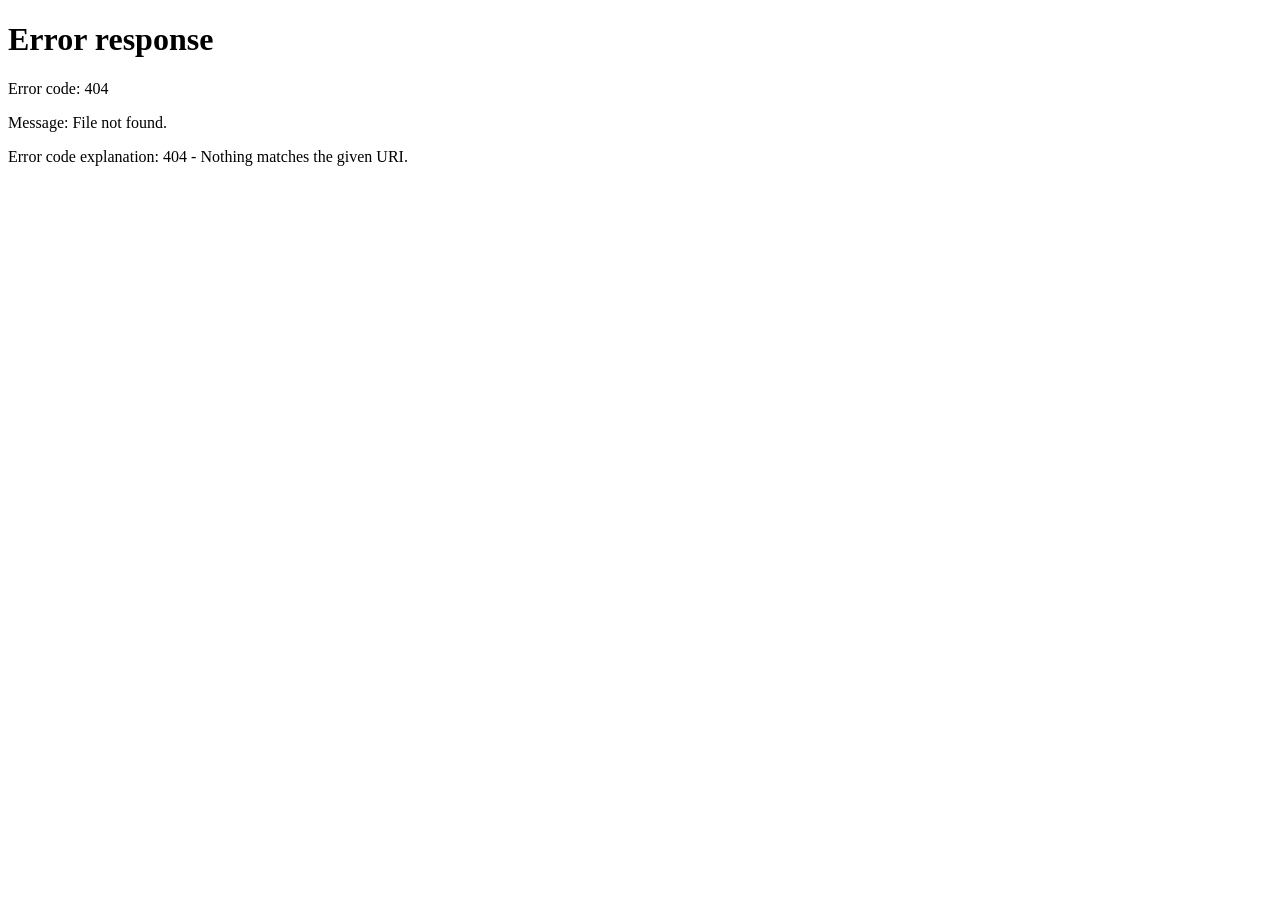
==== commit 8b747f3b: "update main frontend page" ====
--- a/fusion/static/index.html
+++ b/fusion/static/index.html
@@ -1,1571 +1,12 @@
 <!DOCTYPE html>
 <html lang="en">
 <head>
-<meta charset="UTF-8"/>
-<meta name="viewport" content="width=device-width, initial-scale=1.0"/>
-<title>Multimodal Disaster Intelligence Platform</title>
-<style>
-@import url('https://fonts.googleapis.com/css2?family=Manrope:wght@400;500;600;700;800&display=swap');
-
-*, *::before, *::after { box-sizing: border-box; margin: 0; padding: 0; }
-
-:root{
-  --bg:#071018;
-  --bg-soft:#0c1620;
-  --surface:rgba(15,22,31,.78);
-  --surface-strong:rgba(20,28,39,.92);
-  --surface-soft:rgba(255,255,255,.035);
-  --text:#eef2f5;
-  --muted:#9aa6b2;
-  --muted-strong:#c7ced6;
-  --accent:#d6b07a;
-  --accent-soft:#8cb9be;
-  --success:#79c7a4;
-  --warn:#d7b570;
-  --danger:#d07a74;
-  --shadow:0 28px 80px rgba(0,0,0,.34);
-  --radius-xl:34px;
-  --radius-lg:24px;
-  --radius-md:18px;
-  --radius-sm:14px;
-}
-
-html{scroll-behavior:smooth;}
-body{
-  font-family:'Manrope', sans-serif;
-  color:var(--text);
-  background:
-    radial-gradient(circle at top left, rgba(140,185,190,.18), transparent 26%),
-    radial-gradient(circle at 85% 12%, rgba(214,176,122,.14), transparent 28%),
-    linear-gradient(180deg, #08111a 0%, #071018 45%, #060d15 100%);
-  min-height:100vh;
-  overflow-x:hidden;
-}
-
-body::before{
-  content:'';
-  position:fixed;
-  inset:0;
-  background:
-    radial-gradient(circle at 18% 32%, rgba(255,255,255,.035), transparent 0 32%),
-    radial-gradient(circle at 82% 72%, rgba(255,255,255,.03), transparent 0 24%);
-  pointer-events:none;
-}
-
-.shell{
-  width:min(1500px, calc(100vw - 40px));
-  margin:20px auto 28px;
-  padding:0 6px 0;
-}
-
-.topbar{
-  display:flex;
-  align-items:center;
-  gap:24px;
-  padding:18px 4px 28px;
-}
-
-.brand{
-  min-width:320px;
-}
-
-.brand h1{
-  font-size:1.5rem;
-  line-height:1.05;
-  letter-spacing:-.04em;
-  font-weight:800;
-}
-
-.brand p{
-  color:var(--muted);
-  font-size:.86rem;
-  margin-top:6px;
-}
-
-.topbar-spacer{flex:1;}
-
-.status-pill{
-  padding:12px 18px;
-  border-radius:999px;
-  background:rgba(255,255,255,.05);
-  color:var(--muted-strong);
-  font-size:.9rem;
-  font-weight:600;
-  transition:background .25s ease, color .25s ease, box-shadow .25s ease;
-}
-
-.status-pill.online{
-  background:rgba(121,199,164,.15);
-  color:#dff3ea;
-  box-shadow:0 12px 30px rgba(121,199,164,.12);
-}
-
-.hero{
-  padding:18px 4px 40px;
-}
-
-.hero-grid{
-  display:block;
-}
-
-.eyebrow{
-  display:inline-flex;
-  align-items:center;
-  gap:10px;
-  padding:8px 14px;
-  border-radius:999px;
-  background:rgba(255,255,255,.045);
-  color:var(--muted-strong);
-  font-size:.76rem;
-  font-weight:700;
-  letter-spacing:.08em;
-  text-transform:uppercase;
-}
-
-.hero-copy h2{
-  font-size:clamp(2.6rem, 4vw, 4.5rem);
-  line-height:.95;
-  letter-spacing:-.06em;
-  margin-top:18px;
-  max-width:780px;
-}
-
-.hero-copy p{
-  margin-top:18px;
-  max-width:760px;
-  color:var(--muted);
-  font-size:1.04rem;
-  line-height:1.75;
-}
-
-.dashboard{
-  display:grid;
-  grid-template-columns:460px minmax(0, 1fr);
-  gap:28px;
-  align-items:start;
-}
-
-.composer,
-.insights{
-  min-width:0;
-}
-
-.composer-surface,
-.insights-surface{
-  background:var(--surface);
-  border-radius:32px;
-  backdrop-filter:blur(18px);
-  box-shadow:0 26px 60px rgba(0,0,0,.24);
-}
-
-.composer-surface{
-  padding:28px;
-  position:sticky;
-  top:24px;
-}
-
-.insights-surface{
-  padding:28px;
-}
-
-.section-kicker{
-  color:var(--muted);
-  font-size:.75rem;
-  text-transform:uppercase;
-  letter-spacing:.16em;
-  font-weight:700;
-}
-
-.section-title{
-  font-size:2rem;
-  line-height:1;
-  letter-spacing:-.05em;
-  margin-top:12px;
-}
-
-.section-copy{
-  color:var(--muted);
-  font-size:.95rem;
-  line-height:1.7;
-  margin-top:12px;
-}
-
-.composer-form{
-  margin-top:28px;
-  display:flex;
-  flex-direction:column;
-  gap:24px;
-}
-
-.field-group{
-  display:flex;
-  flex-direction:column;
-  gap:10px;
-}
-
-.field-label{
-  color:var(--muted-strong);
-  font-size:.82rem;
-  font-weight:700;
-  letter-spacing:.08em;
-  text-transform:uppercase;
-}
-
-#drop-zone{
-  position:relative;
-  min-height:280px;
-  border-radius:28px;
-  background:
-    linear-gradient(180deg, rgba(255,255,255,.05), rgba(255,255,255,.03)),
-    rgba(255,255,255,.02);
-  overflow:hidden;
-  cursor:pointer;
-  transition:transform .25s ease, background .25s ease, box-shadow .25s ease;
-  box-shadow:inset 0 0 0 1px rgba(255,255,255,.04);
-}
-
-#drop-zone:hover,
-#drop-zone.drag-over{
-  transform:translateY(-2px);
-  background:
-    linear-gradient(180deg, rgba(140,185,190,.12), rgba(255,255,255,.03)),
-    rgba(255,255,255,.03);
-}
-
-#drop-zone img#preview{
-  position:absolute;
-  inset:0;
-  width:100%;
-  height:100%;
-  object-fit:cover;
-  display:none;
-  filter:saturate(.92) contrast(1.02);
-}
-
-.upload-overlay{
-  position:absolute;
-  inset:0;
-  background:linear-gradient(180deg, rgba(6,13,21,.04) 0%, rgba(6,13,21,.68) 100%);
-  opacity:0;
-  transition:opacity .25s ease;
-}
-
-#drop-zone.has-img .upload-overlay{ opacity:1; }
-
-.upload-hint{
-  position:absolute;
-  inset:0;
-  display:flex;
-  flex-direction:column;
-  justify-content:flex-end;
-  padding:22px;
-}
-
-.upload-hint strong{
-  font-size:1.1rem;
-  font-weight:700;
-  letter-spacing:-.02em;
-}
-
-.upload-hint p{
-  margin-top:6px;
-  color:var(--muted);
-  font-size:.9rem;
-  max-width:280px;
-  line-height:1.6;
-}
-
-#file-input{ display:none; }
-
-.img-change-btn{
-  position:absolute;
-  right:18px;
-  bottom:18px;
-  padding:10px 14px;
-  border:none;
-  border-radius:999px;
-  background:rgba(9,14,22,.72);
-  color:var(--text);
-  font:inherit;
-  font-size:.82rem;
-  font-weight:700;
-  display:none;
-  cursor:pointer;
-  backdrop-filter:blur(10px);
-}
-
-#drop-zone.has-img .img-change-btn{ display:inline-flex; }
-
-#tweet-input,
-.sensor-field input{
-  width:100%;
-  border:none;
-  outline:none;
-  background:rgba(255,255,255,.045);
-  color:var(--text);
-  font:inherit;
-  border-radius:22px;
-  box-shadow:inset 0 0 0 1px rgba(255,255,255,.03);
-}
-
-#tweet-input{
-  min-height:146px;
-  resize:vertical;
-  padding:18px 20px;
-  font-size:1rem;
-  line-height:1.75;
-}
-
-#tweet-input::placeholder,
-.sensor-field input::placeholder{ color:rgba(154,166,178,.72); }
-
-#tweet-input:focus,
-.sensor-field input:focus{
-  background:rgba(255,255,255,.065);
-  box-shadow:inset 0 0 0 1px rgba(214,176,122,.22), 0 0 0 6px rgba(214,176,122,.05);
-}
-
-.char-row{
-  display:flex;
-  justify-content:flex-end;
-}
-
-#char-count{
-  color:var(--muted);
-  font-size:.78rem;
-}
-
-.sensor-accordion{
-  background:rgba(255,255,255,.03);
-  border-radius:24px;
-  padding:10px;
-}
-
-.accordion-toggle{
-  display:flex;
-  align-items:center;
-  justify-content:space-between;
-  gap:18px;
-  width:100%;
-  padding:14px 16px;
-  border:none;
-  border-radius:18px;
-  background:transparent;
-  color:var(--text);
-  font:inherit;
-  cursor:pointer;
-}
-
-.accordion-toggle span:first-child{
-  font-size:.95rem;
-  font-weight:700;
-  line-height:1.5;
-}
-
-.accordion-toggle small{
-  display:block;
-  color:var(--muted);
-  font-size:.8rem;
-  font-weight:500;
-  margin-top:2px;
-}
-
-.acc-icon{
-  font-size:.86rem;
-  color:var(--muted);
-  transition:transform .25s ease;
-}
-
-.accordion-toggle.open .acc-icon{ transform:rotate(180deg); }
-
-.accordion-body{
-  display:none;
-  padding:10px 6px 10px;
-}
-
-.accordion-body.open{ display:block; }
-
-.sensor-section{
-  padding:14px 10px 8px;
-}
-
-.sensor-section-title{
-  color:var(--muted-strong);
-  font-size:.8rem;
-  font-weight:700;
-  letter-spacing:.12em;
-  text-transform:uppercase;
-  margin-bottom:12px;
-}
-
-.sensor-grid{
-  display:grid;
-  grid-template-columns:repeat(2, minmax(0, 1fr));
-  gap:12px;
-}
-
-.sensor-field label{
-  display:block;
-  color:var(--muted);
-  font-size:.8rem;
-  margin-bottom:8px;
-}
-
-.sensor-field input{
-  padding:14px 16px;
-  border-radius:18px;
-  font-size:.92rem;
-}
-
-#error-msg{
-  display:none;
-  padding:14px 16px;
-  border-radius:18px;
-  background:rgba(208,122,116,.12);
-  color:#f1c7c4;
-  font-size:.88rem;
-  line-height:1.5;
-}
-
-#error-msg.visible{ display:block; }
-
-#submit-btn{
-  display:inline-flex;
-  align-items:center;
-  justify-content:center;
-  gap:10px;
-  width:100%;
-  min-height:60px;
-  padding:18px 22px;
-  border:none;
-  border-radius:999px;
-  background:linear-gradient(135deg, #d7bc8c 0%, #9eb4aa 100%);
-  color:#081018;
-  font:inherit;
-  font-size:.98rem;
-  font-weight:800;
-  letter-spacing:.02em;
-  cursor:pointer;
-  transition:transform .2s ease, box-shadow .2s ease, opacity .2s ease;
-  box-shadow:0 24px 40px rgba(158,180,170,.18);
-}
-
-#submit-btn:hover:not(:disabled){
-  transform:translateY(-2px);
-  box-shadow:0 30px 44px rgba(158,180,170,.24);
-}
-
-#submit-btn:disabled{
-  opacity:.42;
-  cursor:not-allowed;
-  transform:none;
-  box-shadow:none;
-}
-
-.spinner{
-  width:18px;
-  height:18px;
-  border-radius:50%;
-  border:2px solid rgba(8,16,24,.22);
-  border-top-color:#081018;
-  display:none;
-  animation:spin .75s linear infinite;
-}
-
-@keyframes spin{ to { transform:rotate(360deg); } }
-
-.insights-header h3{
-  font-size:2rem;
-  line-height:1;
-  letter-spacing:-.05em;
-}
-
-.insights-header p{
-  margin-top:12px;
-  color:var(--muted);
-  font-size:.96rem;
-  line-height:1.75;
-  max-width:760px;
-}
-
-.results-wrap{
-  margin-top:26px;
-  display:flex;
-  flex-direction:column;
-  gap:20px;
-}
-
-.empty-state{
-  min-height:360px;
-  display:grid;
-  place-items:center;
-  text-align:center;
-  padding:28px;
-  border-radius:28px;
-  background:rgba(255,255,255,.025);
-}
-
-.empty-state .empty-copy{
-  max-width:420px;
-}
-
-.empty-state h4{
-  font-size:1.4rem;
-  letter-spacing:-.03em;
-}
-
-.empty-state p{
-  margin-top:12px;
-  color:var(--muted);
-  line-height:1.8;
-}
-
-.pane{
-  display:none;
-  padding:24px;
-  border-radius:28px;
-  background:rgba(255,255,255,.035);
-}
-
-.pane.visible{ display:block; }
-
-.pane-head{
-  margin-bottom:18px;
-}
-
-.pane-kicker{
-  color:var(--muted);
-  font-size:.72rem;
-  letter-spacing:.16em;
-  text-transform:uppercase;
-  font-weight:700;
-}
-
-.pane-title{
-  margin-top:10px;
-  font-size:1.35rem;
-  letter-spacing:-.04em;
-}
-
-.xai-layout{
-  display:grid;
-  grid-template-columns:220px minmax(0, 1fr);
-  gap:22px;
-  align-items:start;
-}
-
-#gradcam-wrap{
-  display:none;
-}
-
-#gradcam-img{
-  width:100%;
-  aspect-ratio:1 / 1;
-  object-fit:cover;
-  border-radius:22px;
-}
-
-.briefing-label{
-  color:var(--muted);
-  font-size:.76rem;
-  letter-spacing:.16em;
-  text-transform:uppercase;
-  font-weight:700;
-  margin-bottom:10px;
-}
-
-#xai-summary{
-  color:var(--muted-strong);
-  line-height:1.95;
-  font-size:.98rem;
-}
-
-#xai-summary strong{
-  color:var(--text);
-  font-weight:800;
-}
-
-#xai-loading{
-  display:none;
-  color:var(--muted);
-  font-size:.9rem;
-}
-
-.alert-banner{
-  display:none;
-  padding:24px 26px;
-  border-radius:30px;
-  background:rgba(255,255,255,.04);
-}
-
-.alert-banner.visible{ display:block; }
-.alert-banner.GREEN{ background:linear-gradient(135deg, rgba(121,199,164,.16), rgba(255,255,255,.035)); }
-.alert-banner.YELLOW{ background:linear-gradient(135deg, rgba(215,181,112,.16), rgba(255,255,255,.035)); }
-.alert-banner.ORANGE{ background:linear-gradient(135deg, rgba(214,176,122,.16), rgba(255,255,255,.035)); }
-.alert-banner.RED{ background:linear-gradient(135deg, rgba(208,122,116,.18), rgba(255,255,255,.035)); }
-
-.alert-level-txt{
-  font-size:1.3rem;
-  letter-spacing:-.03em;
-  font-weight:800;
-}
-
-.alert-summary{
-  margin-top:10px;
-  color:var(--muted-strong);
-  line-height:1.8;
-}
-
-.fusion-strip{
-  display:none;
-  grid-template-columns:repeat(4, minmax(0, 1fr));
-  gap:18px;
-}
-
-.fusion-strip.visible{ display:grid; }
-
-.metric-block{
-  padding:18px 20px;
-  border-radius:24px;
-  background:rgba(255,255,255,.03);
-}
-
-.fstrip-label{
-  color:var(--muted);
-  font-size:.72rem;
-  letter-spacing:.14em;
-  text-transform:uppercase;
-  font-weight:700;
-}
-
-.fstrip-val{
-  margin-top:12px;
-  font-size:1.08rem;
-  font-weight:800;
-  letter-spacing:-.03em;
-}
-
-.metric-pill{
-  display:inline-flex;
-  align-items:center;
-  padding:10px 14px;
-  border-radius:999px;
-  background:rgba(255,255,255,.08);
-  color:var(--text);
-  font-size:.88rem;
-  font-weight:800;
-}
-
-.metric-pill.priority-low{ background:rgba(121,199,164,.16); }
-.metric-pill.priority-medium{ background:rgba(215,181,112,.16); }
-.metric-pill.priority-high{ background:rgba(214,176,122,.16); }
-.metric-pill.priority-critical{ background:rgba(208,122,116,.18); }
-
-.severity-bar-wrap{
-  margin-top:12px;
-}
-
-.sev-track,
-.group-track,
-.mod-track,
-.prob-track{
-  width:100%;
-  border-radius:999px;
-  overflow:hidden;
-  background:rgba(255,255,255,.06);
-}
-
-.sev-track{ height:10px; }
-.group-track,
-.mod-track{ height:8px; }
-.prob-track{ height:7px; }
-
-.sev-fill,
-.group-fill,
-.mod-fill,
-.prob-fill{
-  width:0;
-  height:100%;
-  border-radius:999px;
-  transition:width .75s cubic-bezier(.22, 1, .36, 1);
-}
-
-.sev-fill{ background:linear-gradient(90deg, #8cb9be 0%, #d6b07a 55%, #d07a74 100%); }
-.fill-weather{ background:linear-gradient(90deg, #b6cab8 0%, #d6b07a 100%); }
-.fill-storm{ background:linear-gradient(90deg, #8cb9be 0%, #b3c8da 100%); }
-.fill-seismic{ background:linear-gradient(90deg, #b4a6c8 0%, #d6b07a 100%); }
-.fill-hydro{ background:linear-gradient(90deg, #87bdb4 0%, #a7d4d0 100%); }
-.fill-v{ background:linear-gradient(90deg, #b8b8cb 0%, #d6b07a 100%); }
-.fill-t{ background:linear-gradient(90deg, #8cb9be 0%, #9fc6b6 100%); }
-.prob-fill{ background:linear-gradient(90deg, #8cb9be 0%, #d6b07a 100%); }
-.prob-fill.top-fill{ background:linear-gradient(90deg, #d6b07a 0%, #f0dbc1 100%); }
-
-.fstrip-sub,
-.group-pct,
-.mod-pct,
-.prob-val{
-  color:var(--muted);
-  font-size:.82rem;
-}
-
-.analysis-grid{
-  display:grid;
-  grid-template-columns:minmax(0, 1.1fr) minmax(300px, .9fr);
-  gap:20px;
-}
-
-.sensor-panel,
-.crisis-panel{
-  display:none;
-}
-
-.sensor-panel.visible,
-.crisis-panel.visible{
-  display:block;
-}
-
-.group-list,
-.modality-list,
-.resource-list{
-  display:flex;
-  flex-direction:column;
-  gap:14px;
-}
-
-.group-row,
-.mod-row,
-.resource-row,
-.prob-row{
-  display:grid;
-  gap:12px;
-  align-items:center;
-}
-
-.group-row{
-  grid-template-columns:110px minmax(0, 1fr) 56px;
-}
-
-.mod-row{
-  grid-template-columns:76px minmax(0, 1fr) 56px;
-}
-
-.resource-row{
-  grid-template-columns:88px minmax(0, 1fr) 50px;
-}
-
-.prob-row{
-  grid-template-columns:minmax(150px, 220px) minmax(0, 1fr) 54px;
-  padding:12px 14px;
-  border-radius:18px;
-  background:rgba(255,255,255,.025);
-}
-
-.prob-row.top{
-  background:rgba(214,176,122,.12);
-}
-
-.group-lbl,
-.mod-lbl,
-.risk-item-label,
-.prob-name{
-  color:var(--muted-strong);
-  font-size:.9rem;
-  font-weight:600;
-}
-
-.mod-conf-sub{
-  color:var(--muted);
-  font-size:.82rem;
-  line-height:1.6;
-  margin-top:6px;
-}
-
-.risk-grid{
-  margin-top:24px;
-  display:grid;
-  grid-template-columns:repeat(2, minmax(0, 1fr));
-  gap:14px;
-}
-
-.risk-item{
-  padding:18px 18px 20px;
-  border-radius:22px;
-  background:rgba(255,255,255,.028);
-}
-
-.risk-item-label{
-  font-size:.76rem;
-  letter-spacing:.12em;
-  text-transform:uppercase;
-}
-
-.risk-item-val{
-  margin-top:12px;
-  font-size:1.55rem;
-  font-weight:800;
-  letter-spacing:-.04em;
-}
-
-.fire-color{ color:#e8bd81; }
-.storm-color{ color:#bed2dd; }
-.quake-color{ color:#d8c0b6; }
-.flood-color{ color:#b4d9d5; }
-.danger-color{ color:#e2ada7; }
-
-.impact-grid{
-  display:grid;
-  grid-template-columns:minmax(0, 1fr) minmax(280px, .95fr);
-  gap:20px;
-}
-
-.impact-copy{
-  color:var(--muted);
-  font-size:.94rem;
-  line-height:1.75;
-}
-
-.impact-number{
-  margin-top:14px;
-  font-size:2.4rem;
-  font-weight:800;
-  letter-spacing:-.05em;
-}
-
-.resource-row span:first-child{
-  color:var(--muted-strong);
-  font-size:.9rem;
-  font-weight:600;
-}
-
-.pred-hero-row{
-  display:flex;
-  align-items:flex-start;
-  justify-content:space-between;
-  gap:18px;
-}
-
-.pred-cat-name{
-  font-size:1.6rem;
-  font-weight:800;
-  letter-spacing:-.04em;
-  line-height:1.2;
-}
-
-.conf-badge{
-  display:inline-flex;
-  align-items:center;
-  justify-content:center;
-  padding:10px 14px;
-  border-radius:999px;
-  background:rgba(214,176,122,.16);
-  color:#f2dfc3;
-  font-size:.86rem;
-  font-weight:800;
-  white-space:nowrap;
-}
-
-.probs-section{
-  margin-top:24px;
-}
-
-.footer{
-  margin-top:34px;
-  padding:16px 4px 10px;
-}
-
-.footer-bottom{
-  display:flex;
-  align-items:center;
-  justify-content:space-between;
-  gap:14px;
-  color:var(--muted);
-  font-size:.82rem;
-}
-
-.footer-note{
-  max-width:520px;
-  text-align:right;
-}
-
-@media (max-width: 1240px){
-  .dashboard,
-  .analysis-grid,
-  .impact-grid{
-    grid-template-columns:1fr;
-  }
-
-  .composer-surface{
-    position:static;
-  }
-
-  .fusion-strip{
-    grid-template-columns:repeat(2, minmax(0, 1fr));
-  }
-
-  .xai-layout{
-    grid-template-columns:1fr;
-  }
-}
-
-@media (max-width: 860px){
-  .shell{
-    width:min(100vw - 16px, 100%);
-    margin:8px auto;
-    padding:0;
-  }
-
-  .topbar{
-    flex-wrap:wrap;
-    gap:16px;
-    padding:12px 0 22px;
-  }
-
-  .brand{
-    min-width:0;
-  }
-
-  .hero{
-    padding:18px 4px 28px;
-  }
-
-  .composer-surface,
-  .insights-surface{
-    padding:20px;
-    border-radius:24px;
-  }
-
-  .sensor-grid,
-  .risk-grid,
-  .fusion-strip{
-    grid-template-columns:1fr;
-  }
-
-  .group-row,
-  .mod-row,
-  .resource-row,
-  .prob-row{
-    grid-template-columns:1fr;
-  }
-
-  .prob-row{
-    gap:8px;
-  }
-
-  .footer-bottom{
-    flex-direction:column;
-    align-items:flex-start;
-  }
-
-  .footer-note{
-    text-align:left;
-  }
-}
-</style>
+  <meta charset="UTF-8"/>
+  <meta http-equiv="refresh" content="0; url=/overview"/>
+  <meta name="viewport" content="width=device-width, initial-scale=1.0"/>
+  <title>Redirecting</title>
 </head>
 <body>
-  <div class="shell">
-    <nav class="topbar">
-      <div class="brand">
-        <h1>Multimodal Disaster Intelligence Platform</h1>
-        <p>IoT sensor fusion, social media analysis, and real-time operational assessment.</p>
-      </div>
-
-      <div class="topbar-spacer"></div>
-      <div class="status-pill" id="status-pill">
-        <span id="status-text">Connecting</span>
-      </div>
-    </nav>
-
-    <section class="hero">
-      <div class="hero-grid">
-        <div class="hero-copy">
-          <div class="eyebrow">Unified command view</div>
-          <h2>Premium crisis intelligence for operational teams.</h2>
-          <p>
-            A calmer dashboard for multimodal disaster review. Image evidence, public reporting,
-            and optional sensor readings are shaped into one briefing with priority, impact,
-            and resource demand in a single workspace.
-          </p>
-        </div>
-      </div>
-    </section>
-
-    <main class="dashboard">
-      <section class="composer">
-        <div class="composer-surface">
-          <div class="section-kicker">Input</div>
-          <h2 class="section-title">Compose the case</h2>
-          <p class="section-copy">
-            Add the field image, the social media report, and any sensor values you already know.
-            The interface stays quiet until the analysis is ready.
-          </p>
-
-          <div class="composer-form">
-            <div class="field-group">
-              <div class="field-label">Image evidence</div>
-              <div id="drop-zone">
-                <img id="preview" src="" alt="Uploaded evidence preview"/>
-                <div class="upload-overlay"></div>
-                <div class="upload-hint">
-                  <strong>Drop an image or browse your files</strong>
-                  <p>Use a clean visual source in JPG, PNG, or WEBP format. The preview will sit directly inside the workspace.</p>
-                </div>
-                <button class="img-change-btn" onclick="document.getElementById('file-input').click(); event.stopPropagation();">Change image</button>
-              </div>
-              <input type="file" id="file-input" accept="image/*"/>
-            </div>
-
-            <div class="field-group">
-              <div class="field-label">Public report</div>
-              <textarea id="tweet-input" placeholder="Paste the tweet, field post, or eyewitness message here." maxlength="560"></textarea>
-              <div class="char-row"><span id="char-count">0 / 560</span></div>
-            </div>
-
-            <div class="sensor-accordion">
-              <button class="accordion-toggle" id="acc-toggle" type="button">
-                <span>
-                  IoT sensor readings
-                  <small>Optional input. The platform can still infer risk without these values.</small>
-                </span>
-                <span class="acc-icon">v</span>
-              </button>
-              <div class="accordion-body" id="acc-body">
-                <div class="sensor-section">
-                  <div class="sensor-section-title">Location</div>
-                  <div class="sensor-grid">
-                    <div class="sensor-field"><label>Latitude</label><input type="number" id="s-lat" placeholder="6.93" step="0.01"/></div>
-                    <div class="sensor-field"><label>Longitude</label><input type="number" id="s-lon" placeholder="79.84" step="0.01"/></div>
-                  </div>
-                </div>
-
-                <div class="sensor-section">
-                  <div class="sensor-section-title">Weather and fire</div>
-                  <div class="sensor-grid">
-                    <div class="sensor-field"><label>Precipitation (mm)</label><input type="number" id="s-precip" placeholder="2.5" min="0"/></div>
-                    <div class="sensor-field"><label>Max temp (C)</label><input type="number" id="s-maxtemp" placeholder="38"/></div>
-                    <div class="sensor-field"><label>Min temp (C)</label><input type="number" id="s-mintemp" placeholder="22"/></div>
-                    <div class="sensor-field"><label>Wind speed (km/h)</label><input type="number" id="s-wind" placeholder="25" min="0"/></div>
-                    <div class="sensor-field"><label>Month (1-12)</label><input type="number" id="s-month" placeholder="10" min="1" max="12"/></div>
-                  </div>
-                </div>
-
-                <div class="sensor-section">
-                  <div class="sensor-section-title">Storm track</div>
-                  <div class="sensor-grid">
-                    <div class="sensor-field"><label>Wind (knots)</label><input type="number" id="s-windkts" placeholder="120" min="0"/></div>
-                    <div class="sensor-field"><label>Pressure (hPa)</label><input type="number" id="s-pressure" placeholder="950"/></div>
-                  </div>
-                </div>
-
-                <div class="sensor-section">
-                  <div class="sensor-section-title">Seismic</div>
-                  <div class="sensor-grid">
-                    <div class="sensor-field"><label>Depth (km)</label><input type="number" id="s-depth" placeholder="15" min="0"/></div>
-                    <div class="sensor-field"><label>RMS</label><input type="number" id="s-rms" placeholder="0.3" step="0.01"/></div>
-                    <div class="sensor-field"><label>Stations</label><input type="number" id="s-stations" placeholder="20" min="0"/></div>
-                    <div class="sensor-field"><label>Azimuth gap (deg)</label><input type="number" id="s-gap" placeholder="180" min="0" max="360"/></div>
-                  </div>
-                </div>
-
-                <div class="sensor-section">
-                  <div class="sensor-section-title">Hydrology and flood</div>
-                  <div class="sensor-grid">
-                    <div class="sensor-field"><label>Elevation (m)</label><input type="number" id="s-elev" placeholder="8" min="0"/></div>
-                    <div class="sensor-field"><label>River distance (m)</label><input type="number" id="s-river" placeholder="120" min="0"/></div>
-                    <div class="sensor-field"><label>Rainfall 7-day (mm)</label><input type="number" id="s-r7d" placeholder="180" min="0"/></div>
-                    <div class="sensor-field"><label>Monthly rainfall (mm)</label><input type="number" id="s-rmon" placeholder="320" min="0"/></div>
-                    <div class="sensor-field"><label>NDVI</label><input type="number" id="s-ndvi" placeholder="-0.10" step="0.01" min="-1" max="1"/></div>
-                    <div class="sensor-field"><label>NDWI</label><input type="number" id="s-ndwi" placeholder="0.60" step="0.01" min="-1" max="1"/></div>
-                  </div>
-                </div>
-              </div>
-            </div>
-
-            <div id="error-msg"></div>
-
-            <button id="submit-btn" disabled>
-              <span class="spinner" id="spinner"></span>
-              <span id="btn-label">Run unified analysis</span>
-            </button>
-          </div>
-        </div>
-      </section>
-
-      <section class="insights">
-        <div class="insights-surface">
-          <div class="insights-header">
-            <div class="section-kicker">Output</div>
-            <h3>Unified assessment</h3>
-            <p>
-              The results area is designed as a briefing, not a dashboard wall. It prioritizes
-              the alert, severity, response demand, and the reasoning behind the classification.
-            </p>
-          </div>
-
-          <div class="results-wrap">
-            <div class="empty-state" id="empty-state">
-              <div class="empty-copy">
-                <h4>Analysis will appear here.</h4>
-                <p>Run a case from the left to populate the live response briefing, model interpretation, and support planning metrics.</p>
-              </div>
-            </div>
-
-            <div class="pane" id="xai-panel">
-              <div class="pane-head">
-                <div class="pane-kicker">Explainability</div>
-                <div class="pane-title">Model briefing</div>
-              </div>
-              <div class="xai-layout">
-                <div id="gradcam-wrap">
-                  <div class="briefing-label">Vision focus</div>
-                  <img id="gradcam-img" src="" alt="Grad-CAM heatmap"/>
-                </div>
-                <div>
-                  <div class="briefing-label">Responder summary</div>
-                  <div id="xai-summary"></div>
-                  <div id="xai-loading">Generating briefing...</div>
-                </div>
-              </div>
-            </div>
-
-            <div class="alert-banner" id="alert-banner">
-              <div class="alert-level-txt" id="alert-level-txt">Alert</div>
-              <div class="alert-summary" id="alert-summary"></div>
-            </div>
-
-            <div class="fusion-strip" id="fusion-strip">
-              <div class="metric-block">
-                <div class="fstrip-label">Confirmed type</div>
-                <div class="fstrip-val" id="confirmed-type-pill"></div>
-              </div>
-              <div class="metric-block">
-                <div class="fstrip-label">Response priority</div>
-                <div class="fstrip-val" id="priority-badge"></div>
-              </div>
-              <div class="metric-block">
-                <div class="fstrip-label">Fused severity</div>
-                <div class="severity-bar-wrap">
-                  <div class="sev-track"><div class="sev-fill" id="sev-fill"></div></div>
-                  <div class="fstrip-sub" id="sev-label" style="margin-top:10px;"></div>
-                </div>
-              </div>
-              <div class="metric-block">
-                <div class="fstrip-label">Latency</div>
-                <div class="fstrip-val"><span id="infer-time" class="metric-pill">--</span></div>
-              </div>
-            </div>
-
-            <div class="analysis-grid">
-              <div class="pane sensor-panel" id="sensor-panel">
-                <div class="pane-head">
-                  <div class="pane-kicker">Sensor intelligence</div>
-                  <div class="pane-title">IoT confidence and hazard estimates</div>
-                </div>
-
-                <div class="group-list">
-                  <div class="group-row">
-                    <span class="group-lbl">Weather</span>
-                    <div class="group-track"><div class="group-fill fill-weather" id="gw-weather"></div></div>
-                    <span class="group-pct" id="gp-weather">--</span>
-                  </div>
-                  <div class="group-row">
-                    <span class="group-lbl">Storm</span>
-                    <div class="group-track"><div class="group-fill fill-storm" id="gw-storm"></div></div>
-                    <span class="group-pct" id="gp-storm">--</span>
-                  </div>
-                  <div class="group-row">
-                    <span class="group-lbl">Seismic</span>
-                    <div class="group-track"><div class="group-fill fill-seismic" id="gw-seismic"></div></div>
-                    <span class="group-pct" id="gp-seismic">--</span>
-                  </div>
-                  <div class="group-row">
-                    <span class="group-lbl">Hydro</span>
-                    <div class="group-track"><div class="group-fill fill-hydro" id="gw-hydro"></div></div>
-                    <span class="group-pct" id="gp-hydro">--</span>
-                  </div>
-                </div>
-
-                <div class="risk-grid">
-                  <div class="risk-item">
-                    <div class="risk-item-label">Fire probability</div>
-                    <div class="risk-item-val fire-color" id="r-fire">--</div>
-                  </div>
-                  <div class="risk-item">
-                    <div class="risk-item-label">Storm category</div>
-                    <div class="risk-item-val storm-color" id="r-storm">--</div>
-                  </div>
-                  <div class="risk-item">
-                    <div class="risk-item-label">Magnitude</div>
-                    <div class="risk-item-val quake-color" id="r-quake">--</div>
-                  </div>
-                  <div class="risk-item">
-                    <div class="risk-item-label">Flood risk</div>
-                    <div class="risk-item-val flood-color" id="r-flood">--</div>
-                  </div>
-                  <div class="risk-item" style="grid-column:1 / -1;">
-                    <div class="risk-item-label">Casualty risk</div>
-                    <div class="risk-item-val danger-color" id="r-casualty">--</div>
-                  </div>
-                </div>
-              </div>
-
-              <div class="pane sensor-panel" id="impact-panel">
-                <div class="pane-head">
-                  <div class="pane-kicker">Operational impact</div>
-                  <div class="pane-title">Population pressure and resource needs</div>
-                </div>
-
-                <div class="impact-grid">
-                  <div>
-                    <div class="impact-copy">Estimated downstream pressure on affected populations based on the fused model state.</div>
-                    <div class="impact-number" id="pop-label">--</div>
-                    <div class="severity-bar-wrap">
-                      <div class="sev-track"><div class="sev-fill" id="pop-fill"></div></div>
-                    </div>
-                  </div>
-
-                  <div class="resource-list">
-                    <div class="resource-row">
-                      <span>Water</span>
-                      <div class="mod-track"><div class="mod-fill" id="res-fill-water" style="background:linear-gradient(90deg, #8cb9be 0%, #a6cad7 100%);"></div></div>
-                      <span id="res-pct-water">--</span>
-                    </div>
-                    <div class="resource-row">
-                      <span>Medical</span>
-                      <div class="mod-track"><div class="mod-fill" id="res-fill-medical" style="background:linear-gradient(90deg, #d07a74 0%, #e2b0a8 100%);"></div></div>
-                      <span id="res-pct-medical">--</span>
-                    </div>
-                    <div class="resource-row">
-                      <span>Rescue</span>
-                      <div class="mod-track"><div class="mod-fill" id="res-fill-rescue" style="background:linear-gradient(90deg, #d6b07a 0%, #edd2ad 100%);"></div></div>
-                      <span id="res-pct-rescue">--</span>
-                    </div>
-                    <div class="resource-row">
-                      <span>Shelter</span>
-                      <div class="mod-track"><div class="mod-fill" id="res-fill-shelter" style="background:linear-gradient(90deg, #b8b8cb 0%, #d7c8dd 100%);"></div></div>
-                      <span id="res-pct-shelter">--</span>
-                    </div>
-                  </div>
-                </div>
-              </div>
-            </div>
-
-            <div class="pane crisis-panel" id="crisis-panel">
-              <div class="pane-head">
-                <div class="pane-kicker">Social analysis</div>
-                <div class="pane-title">Crisis model output</div>
-              </div>
-
-              <div class="pred-hero-row">
-                <div>
-                  <div class="pred-cat-name" id="crisis-cat">--</div>
-                  <div class="section-copy" style="margin-top:8px;">Weighted image and text review from the crisis classifier.</div>
-                </div>
-                <span class="conf-badge" id="crisis-conf">--</span>
-              </div>
-
-              <div class="modality-list" style="margin-top:24px;">
-                <div>
-                  <div class="mod-row">
-                    <span class="mod-lbl">Vision</span>
-                    <div class="mod-track"><div class="mod-fill fill-v" id="fill-v"></div></div>
-                    <span class="mod-pct" id="pct-v">--</span>
-                  </div>
-                  <div class="mod-conf-sub" id="conf-v-sub"></div>
-                </div>
-
-                <div>
-                  <div class="mod-row">
-                    <span class="mod-lbl">Text</span>
-                    <div class="mod-track"><div class="mod-fill fill-t" id="fill-t"></div></div>
-                    <span class="mod-pct" id="pct-t">--</span>
-                  </div>
-                  <div class="mod-conf-sub" id="conf-t-sub"></div>
-                </div>
-              </div>
-
-              <div class="probs-section">
-                <div class="briefing-label">Class probabilities</div>
-                <div id="probs-list"></div>
-              </div>
-            </div>
-          </div>
-        </div>
-      </section>
-    </main>
-
-    <footer class="footer">
-      <div class="footer-bottom">
-        <div>2026 Multimodal Disaster Intelligence Platform</div>
-        <div class="footer-note">
-          Research-grade multimodal assessment workspace for rapid situation review and response planning.
-        </div>
-      </div>
-    </footer>
-  </div>
-
-<script>
-const API = '';
-
-function fmt(value){
-  return (value || '')
-    .replace(/_/g, ' ')
-    .replace(/\b\w/g, ch => ch.toUpperCase());
-}
-
-function escapeHtml(text){
-  return String(text)
-    .replace(/&/g, '&amp;')
-    .replace(/</g, '&lt;')
-    .replace(/>/g, '&gt;')
-    .replace(/"/g, '&quot;')
-    .replace(/'/g, '&#39;');
-}
-
-function formatBriefing(text){
-  return escapeHtml(text)
-    .replace(/\*\*(.*?)\*\*/g, '<strong>$1</strong>')
-    .replace(/\n/g, '<br>');
-}
-
-async function checkHealth(){
-  try{
-    const response = await fetch(`${API}/health`);
-    const data = await response.json();
-    const ready = data.pipeline;
-    const pill = document.getElementById('status-pill');
-    pill.className = 'status-pill' + (ready ? ' online' : '');
-    document.getElementById('status-text').textContent = ready ? 'Pipeline ready' : 'Loading pipeline';
-    if(!ready) setTimeout(checkHealth, 3000);
-  }catch{
-    document.getElementById('status-pill').className = 'status-pill';
-    document.getElementById('status-text').textContent = 'Server offline';
-    setTimeout(checkHealth, 4000);
-  }
-}
-checkHealth();
-
-document.getElementById('acc-toggle').addEventListener('click', function(){
-  this.classList.toggle('open');
-  document.getElementById('acc-body').classList.toggle('open');
-});
-
-const dropZone = document.getElementById('drop-zone');
-const fileInput = document.getElementById('file-input');
-const preview = document.getElementById('preview');
-let selectedFile = null;
-
-dropZone.addEventListener('click', () => fileInput.click());
-dropZone.addEventListener('dragover', event => {
-  event.preventDefault();
-  dropZone.classList.add('drag-over');
-});
-dropZone.addEventListener('dragleave', () => dropZone.classList.remove('drag-over'));
-dropZone.addEventListener('drop', event => {
-  event.preventDefault();
-  dropZone.classList.remove('drag-over');
-  const file = event.dataTransfer.files[0];
-  if(file && file.type.startsWith('image/')) setFile(file);
-});
-fileInput.addEventListener('change', () => {
-  if(fileInput.files[0]) setFile(fileInput.files[0]);
-});
-
-function setFile(file){
-  selectedFile = file;
-  preview.src = URL.createObjectURL(file);
-  preview.style.display = 'block';
-  dropZone.querySelector('.upload-hint').style.display = 'none';
-  dropZone.classList.add('has-img');
-  updateBtn();
-}
-
-const tweetInput = document.getElementById('tweet-input');
-tweetInput.addEventListener('input', () => {
-  document.getElementById('char-count').textContent = `${tweetInput.value.length} / 560`;
-  updateBtn();
-});
-
-function updateBtn(){
-  document.getElementById('submit-btn').disabled = !(selectedFile && tweetInput.value.trim().length > 0);
-}
-
-document.getElementById('submit-btn').addEventListener('click', async () => {
-  clearError();
-  setLoading(true);
-
-  const formData = new FormData();
-  formData.append('image', selectedFile);
-  formData.append('tweet', tweetInput.value.trim());
-
-  const fields = {
-    lat: 's-lat',
-    lon: 's-lon',
-    precipitation: 's-precip',
-    max_temp: 's-maxtemp',
-    min_temp: 's-mintemp',
-    avg_wind_speed: 's-wind',
-    month: 's-month',
-    wind_kts: 's-windkts',
-    pressure: 's-pressure',
-    depth: 's-depth',
-    rms: 's-rms',
-    n_stations: 's-stations',
-    azimuth_gap: 's-gap',
-    elevation_m: 's-elev',
-    distance_to_river_m: 's-river',
-    rainfall_7d: 's-r7d',
-    monthly_rainfall: 's-rmon',
-    ndvi: 's-ndvi',
-    ndwi: 's-ndwi'
-  };
-
-  for(const [key, id] of Object.entries(fields)){
-    const value = document.getElementById(id).value;
-    if(value !== '') formData.append(key, value);
-  }
-
-  try{
-    const response = await fetch(`${API}/analyze`, { method: 'POST', body: formData });
-    if(!response.ok){
-      const error = await response.json().catch(() => ({ detail: response.statusText }));
-      throw new Error(error.detail || 'Server error');
-    }
-    renderResults(await response.json());
-  }catch(error){
-    showError(error.message);
-  }finally{
-    setLoading(false);
-  }
-});
-
-function renderResults(data){
-  document.getElementById('empty-state').style.display = 'none';
-
-  const xai = data.xai || {};
-  const xaiPanel = document.getElementById('xai-panel');
-  xaiPanel.classList.add('visible');
-
-  const gradcamWrap = document.getElementById('gradcam-wrap');
-  if(xai.gradcam_b64){
-    document.getElementById('gradcam-img').src = `data:image/png;base64,${xai.gradcam_b64}`;
-    gradcamWrap.style.display = 'block';
-  }else{
-    gradcamWrap.style.display = 'none';
-  }
-
-  const summaryEl = document.getElementById('xai-summary');
-  const loadingEl = document.getElementById('xai-loading');
-  if(xai.summary){
-    summaryEl.innerHTML = formatBriefing(xai.summary);
-    summaryEl.style.display = 'block';
-    loadingEl.style.display = 'none';
-  }else{
-    summaryEl.style.display = 'none';
-    loadingEl.style.display = 'none';
-  }
-
-  const banner = document.getElementById('alert-banner');
-  const level = data.alert_level || 'GREEN';
-  banner.className = `alert-banner visible ${level}`;
-  document.getElementById('alert-level-txt').textContent = `${level} alert`;
-  document.getElementById('alert-summary').textContent = data.summary || '';
-
-  document.getElementById('fusion-strip').classList.add('visible');
-
-  const disasterType = fmt(data.disaster_type || 'unknown');
-  document.getElementById('confirmed-type-pill').innerHTML = `<span class="metric-pill">${disasterType}</span>`;
-
-  const priority = (data.priority || 'Low').toLowerCase();
-  document.getElementById('priority-badge').innerHTML = `<span class="metric-pill priority-${priority}">${fmt(priority)}</span>`;
-
-  const severity = data.fused_severity || 0;
-  document.getElementById('sev-fill').style.width = `${severity * 100}%`;
-  document.getElementById('sev-label').textContent = `${(severity * 100).toFixed(1)}% severity`;
-  document.getElementById('infer-time').textContent = `${data.inference_ms} ms`;
-
-  const iot = data.iot || {};
-  document.getElementById('sensor-panel').classList.add('visible');
-  document.getElementById('impact-panel').classList.add('visible');
-
-  const sensorWeights = iot.sensor_weights || {};
-  setGroupBar('weather', sensorWeights.weather || 0);
-  setGroupBar('storm', sensorWeights.storm || 0);
-  setGroupBar('seismic', sensorWeights.seismic || 0);
-  setGroupBar('hydro', sensorWeights.hydro || 0);
-
-  document.getElementById('r-fire').textContent = `${((iot.fire_prob || 0) * 100).toFixed(1)}%`;
-  document.getElementById('r-storm').textContent = `Cat ${(((iot.storm_cat || 0) * 5)).toFixed(1)}`;
-  document.getElementById('r-quake').textContent = `M${(((iot.eq_magnitude || 0) * 9)).toFixed(2)}`;
-  document.getElementById('r-flood').textContent = `${((iot.flood_risk || 0) * 100).toFixed(0)}/100`;
-  document.getElementById('r-casualty').textContent = `${((iot.casualty_risk || 0) * 100).toFixed(1)}%`;
-
-  const fusion = data.fusion || {};
-  const populationImpact = (fusion.population_impact || 0) * 100;
-  document.getElementById('pop-fill').style.width = `${populationImpact.toFixed(1)}%`;
-  document.getElementById('pop-label').textContent = `${populationImpact.toFixed(1)}% population impact`;
-
-  const resources = fusion.resource_needs || {};
-  ['water', 'medical', 'rescue', 'shelter'].forEach(resource => {
-    const pct = ((resources[resource] || 0) * 100).toFixed(0);
-    document.getElementById(`res-fill-${resource}`).style.width = `${pct}%`;
-    document.getElementById(`res-pct-${resource}`).textContent = `${pct}%`;
-  });
-
-  const crisis = data.crisis || {};
-  document.getElementById('crisis-panel').classList.add('visible');
-  document.getElementById('crisis-cat').textContent = fmt(crisis.category || 'Unknown');
-  document.getElementById('crisis-conf').textContent = `${((crisis.confidence || 0) * 100).toFixed(1)}% confidence`;
-
-  const visionWeight = ((crisis.vision_weight || 0.5) * 100).toFixed(1);
-  const textWeight = ((crisis.text_weight || 0.5) * 100).toFixed(1);
-  document.getElementById('fill-v').style.width = `${visionWeight}%`;
-  document.getElementById('fill-t').style.width = `${textWeight}%`;
-  document.getElementById('pct-v').textContent = `${visionWeight}%`;
-  document.getElementById('pct-t').textContent = `${textWeight}%`;
-  document.getElementById('conf-v-sub').textContent = `Vision contribution and confidence weighted to ${visionWeight}%.`;
-  document.getElementById('conf-t-sub').textContent = `Text contribution and confidence weighted to ${textWeight}%.`;
-
-  const list = document.getElementById('probs-list');
-  list.innerHTML = '';
-  const category = crisis.category || '';
-  const sorted = Object.entries(crisis.probabilities || {}).sort((a, b) => b[1] - a[1]);
-  sorted.forEach(([label, probability]) => {
-    const isTop = label === category;
-    const pct = (probability * 100).toFixed(1);
-    const row = document.createElement('div');
-    row.className = `prob-row${isTop ? ' top' : ''}`;
-    row.innerHTML = `
-      <span class="prob-name">${fmt(label)}</span>
-      <div class="prob-track"><div class="prob-fill${isTop ? ' top-fill' : ''}" style="width:${pct}%"></div></div>
-      <span class="prob-val">${pct}%</span>
-    `;
-    list.appendChild(row);
-  });
-}
-
-function setGroupBar(name, value){
-  const pct = (value * 100).toFixed(1);
-  document.getElementById(`gw-${name}`).style.width = `${pct}%`;
-  document.getElementById(`gp-${name}`).textContent = `${pct}%`;
-}
-
-function setLoading(isLoading){
-  const button = document.getElementById('submit-btn');
-  document.getElementById('spinner').style.display = isLoading ? 'inline-block' : 'none';
-  document.getElementById('btn-label').textContent = isLoading ? 'Analyzing case' : 'Run unified analysis';
-  button.disabled = isLoading;
-}
-
-function showError(message){
-  const el = document.getElementById('error-msg');
-  el.textContent = message;
-  el.classList.add('visible');
-}
-
-function clearError(){
-  document.getElementById('error-msg').classList.remove('visible');
-}
-</script>
+  <p>Redirecting to <a href="/overview">overview</a>...</p>
 </body>
 </html>
